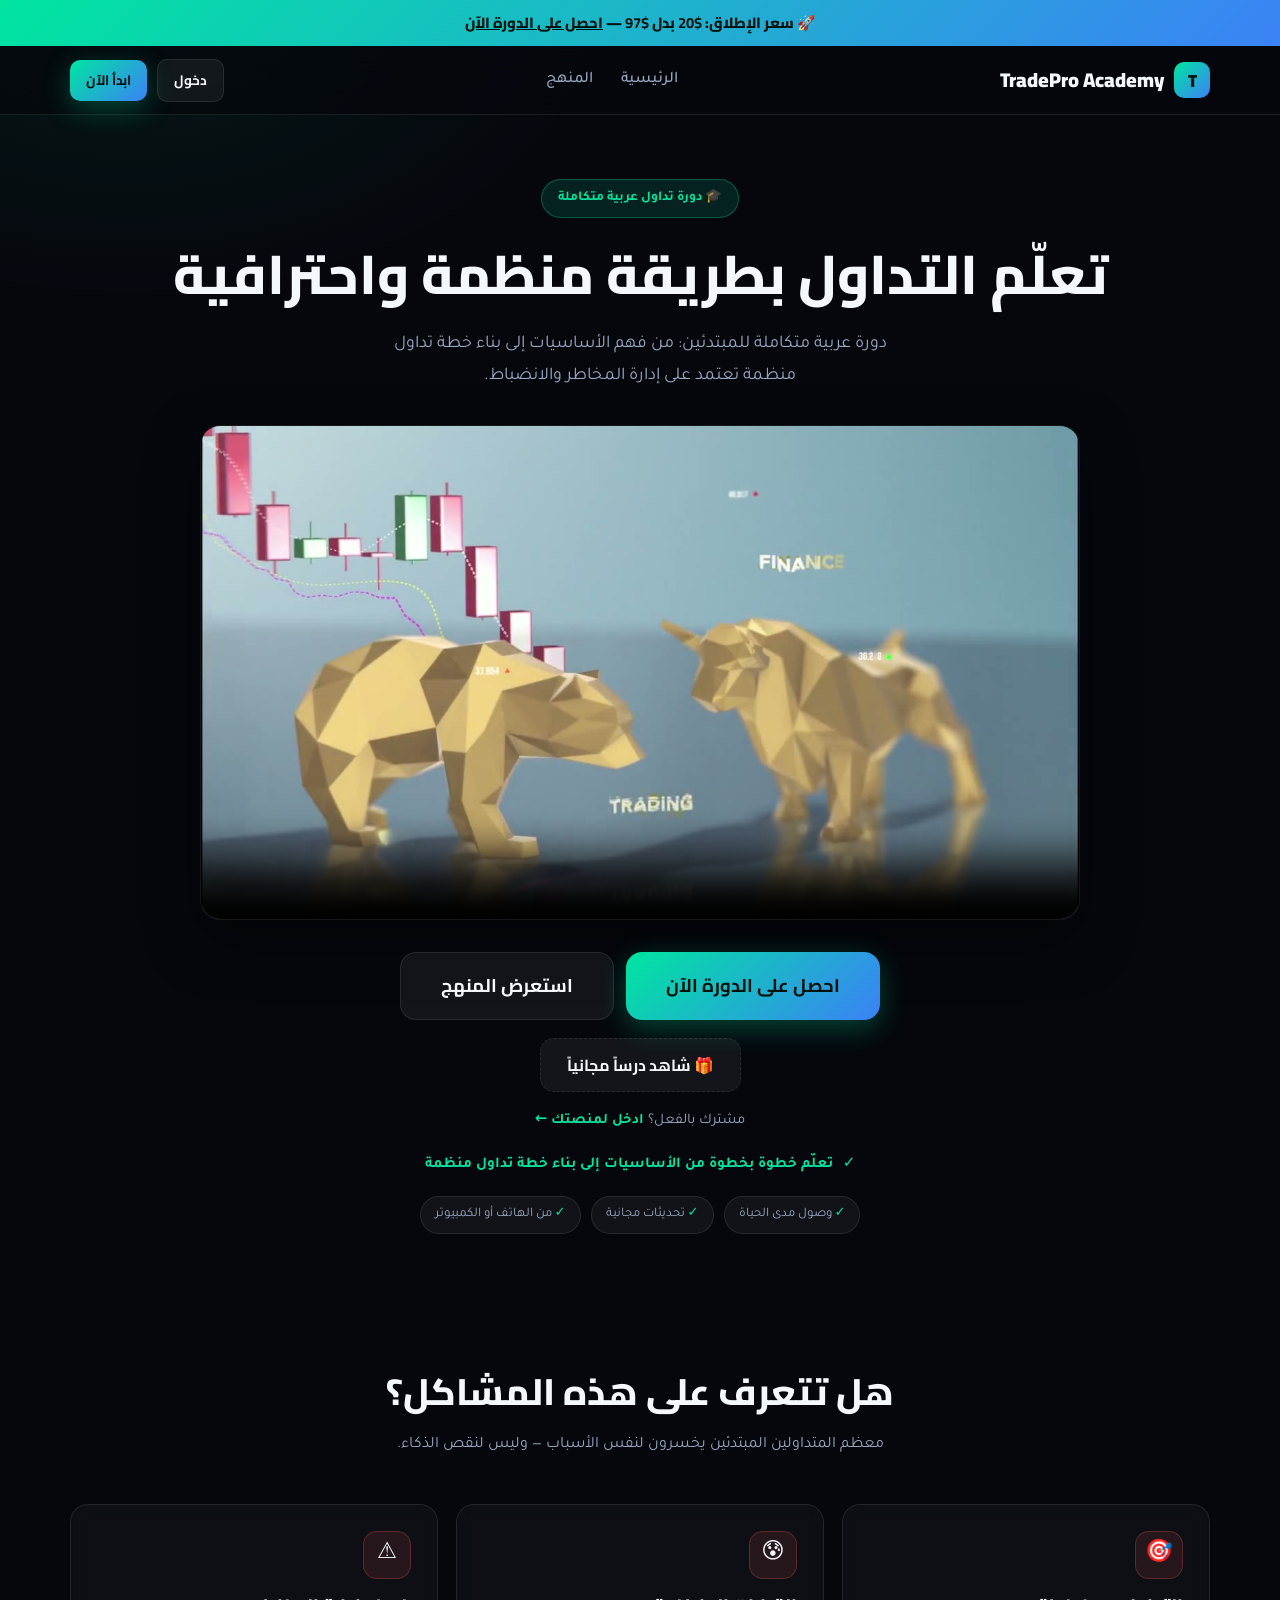
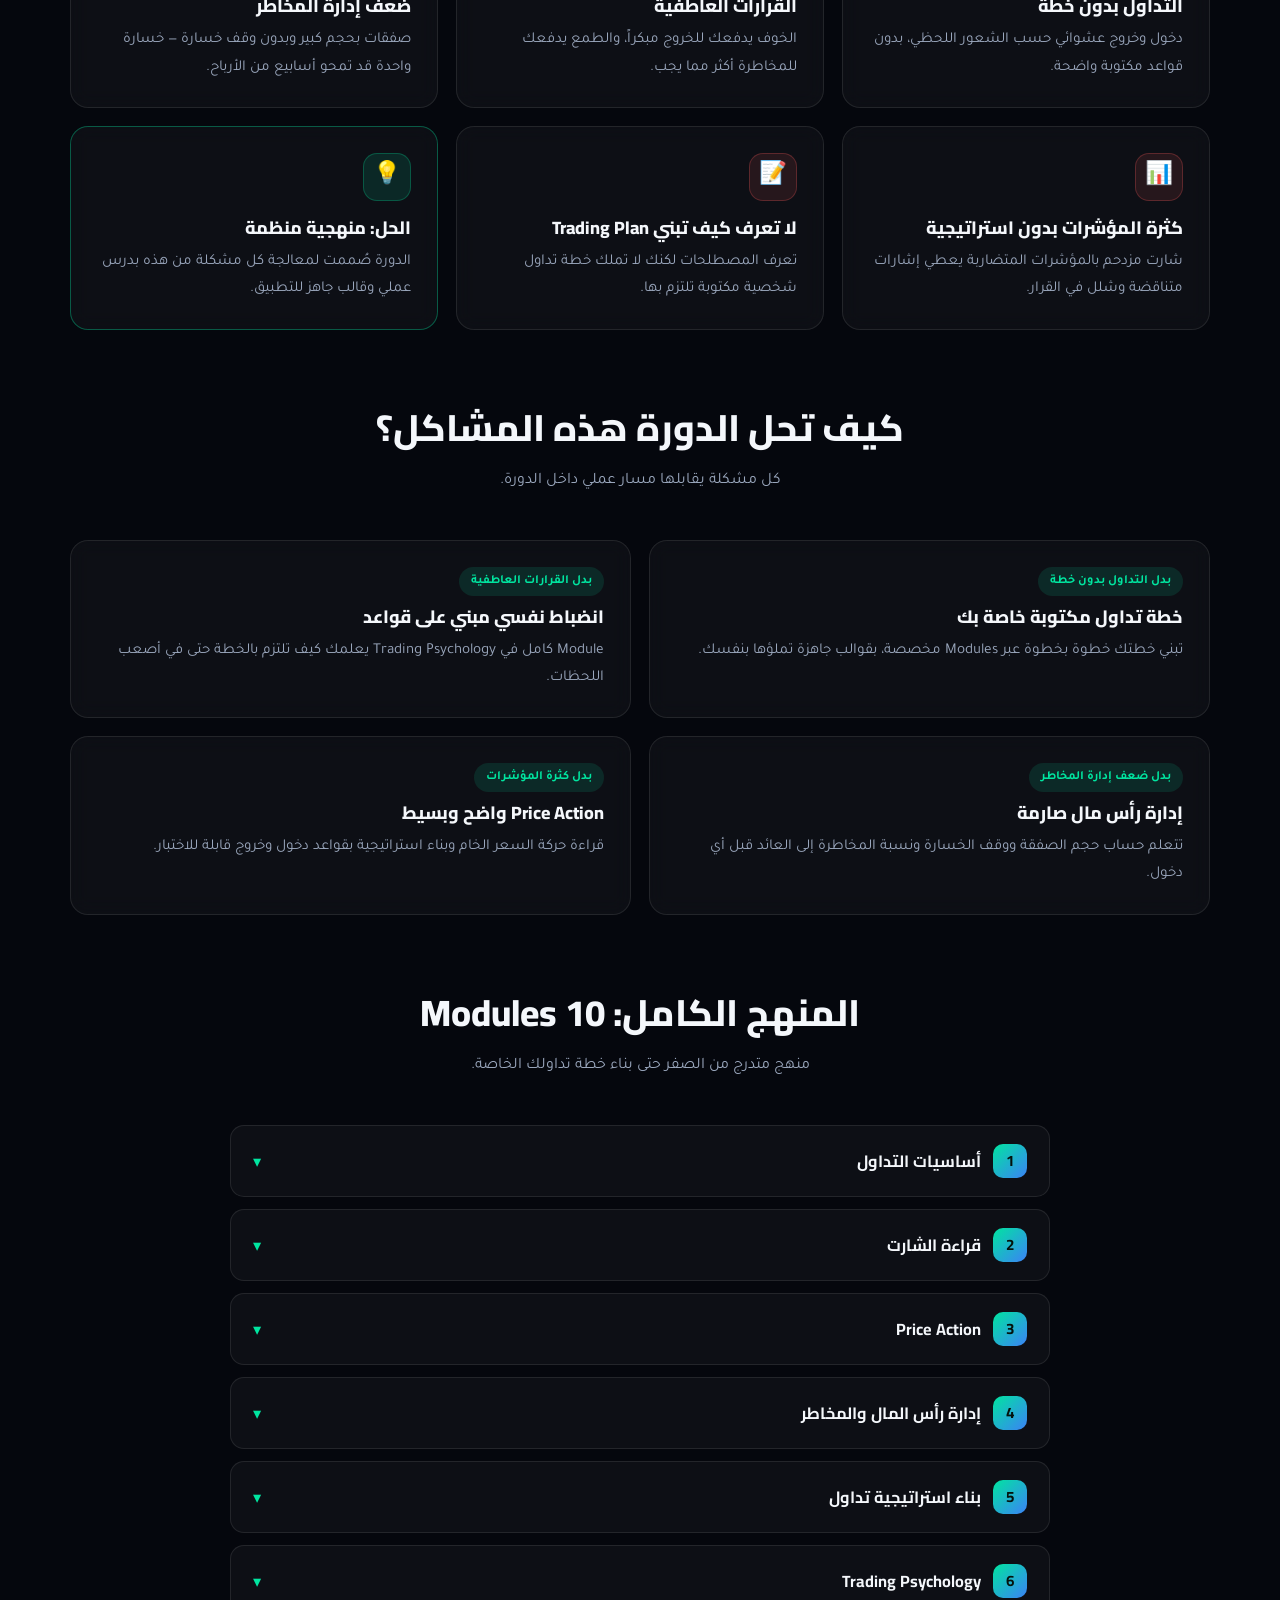
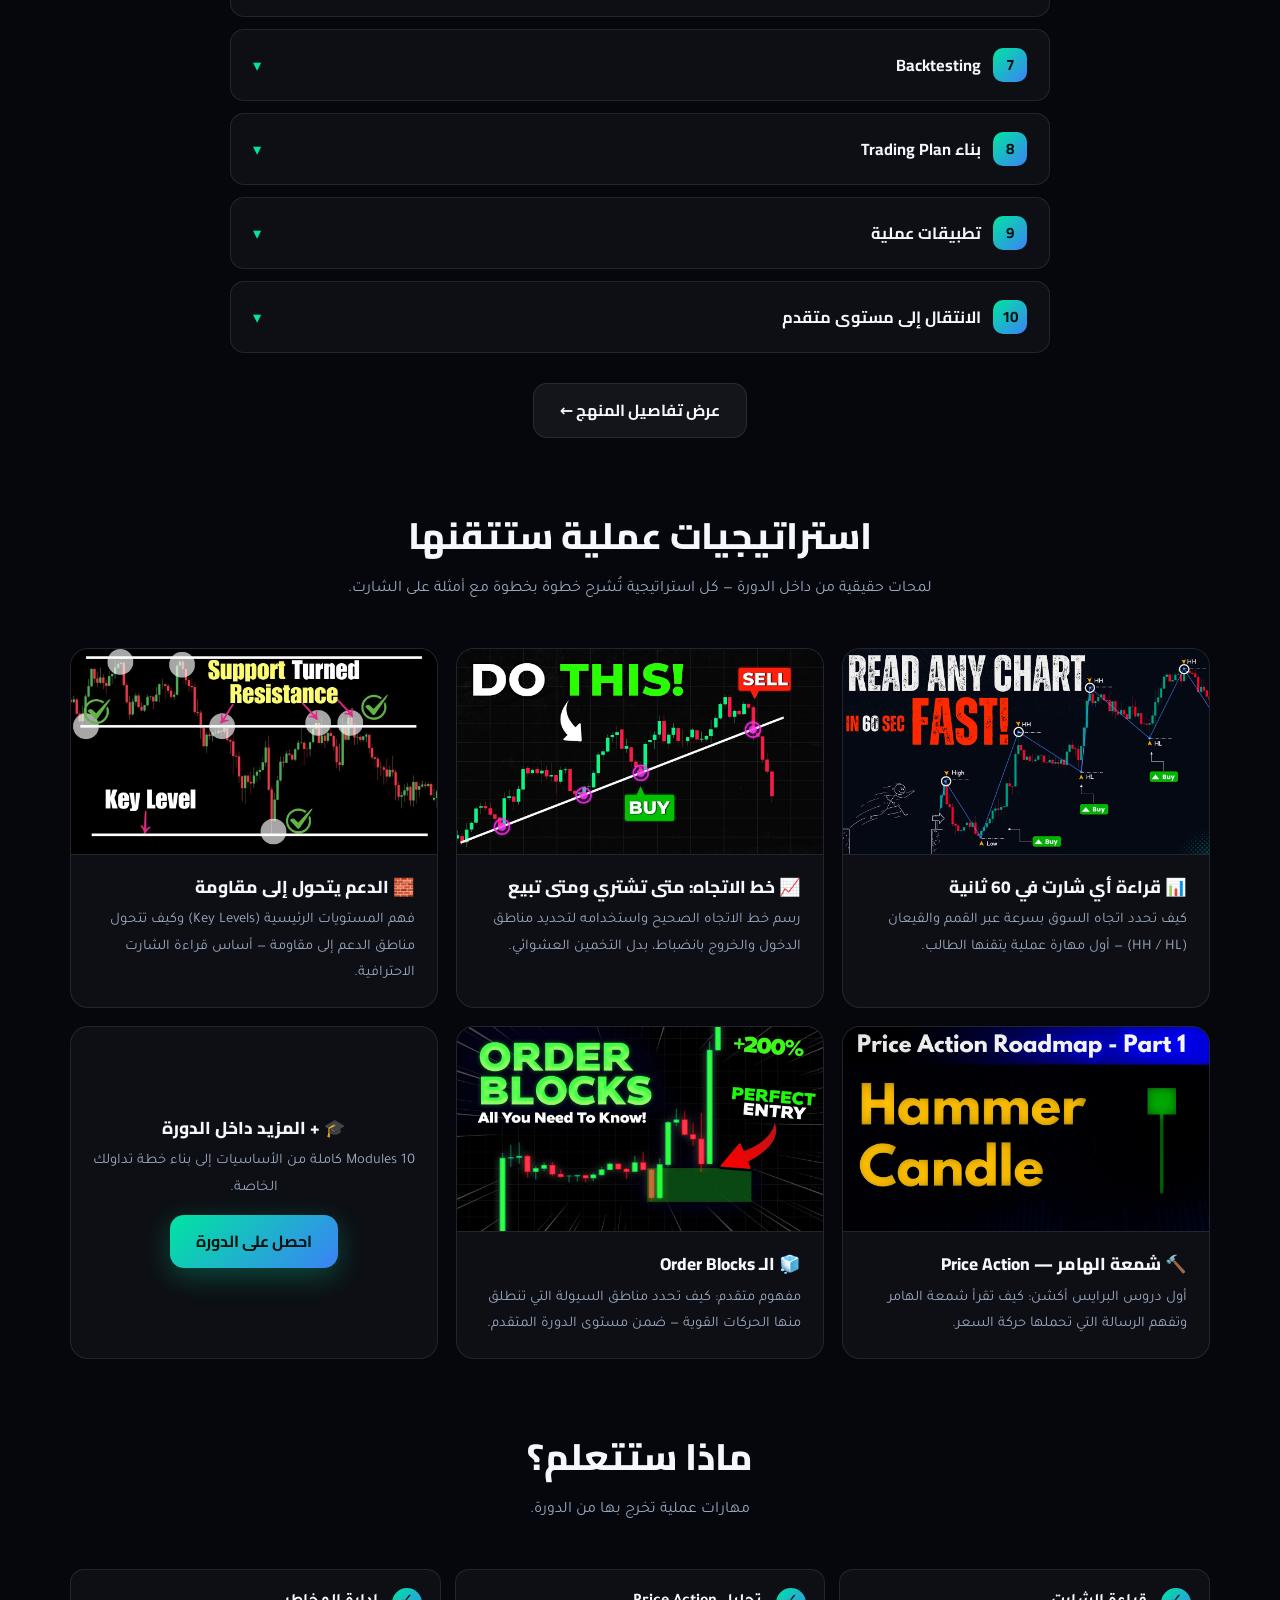
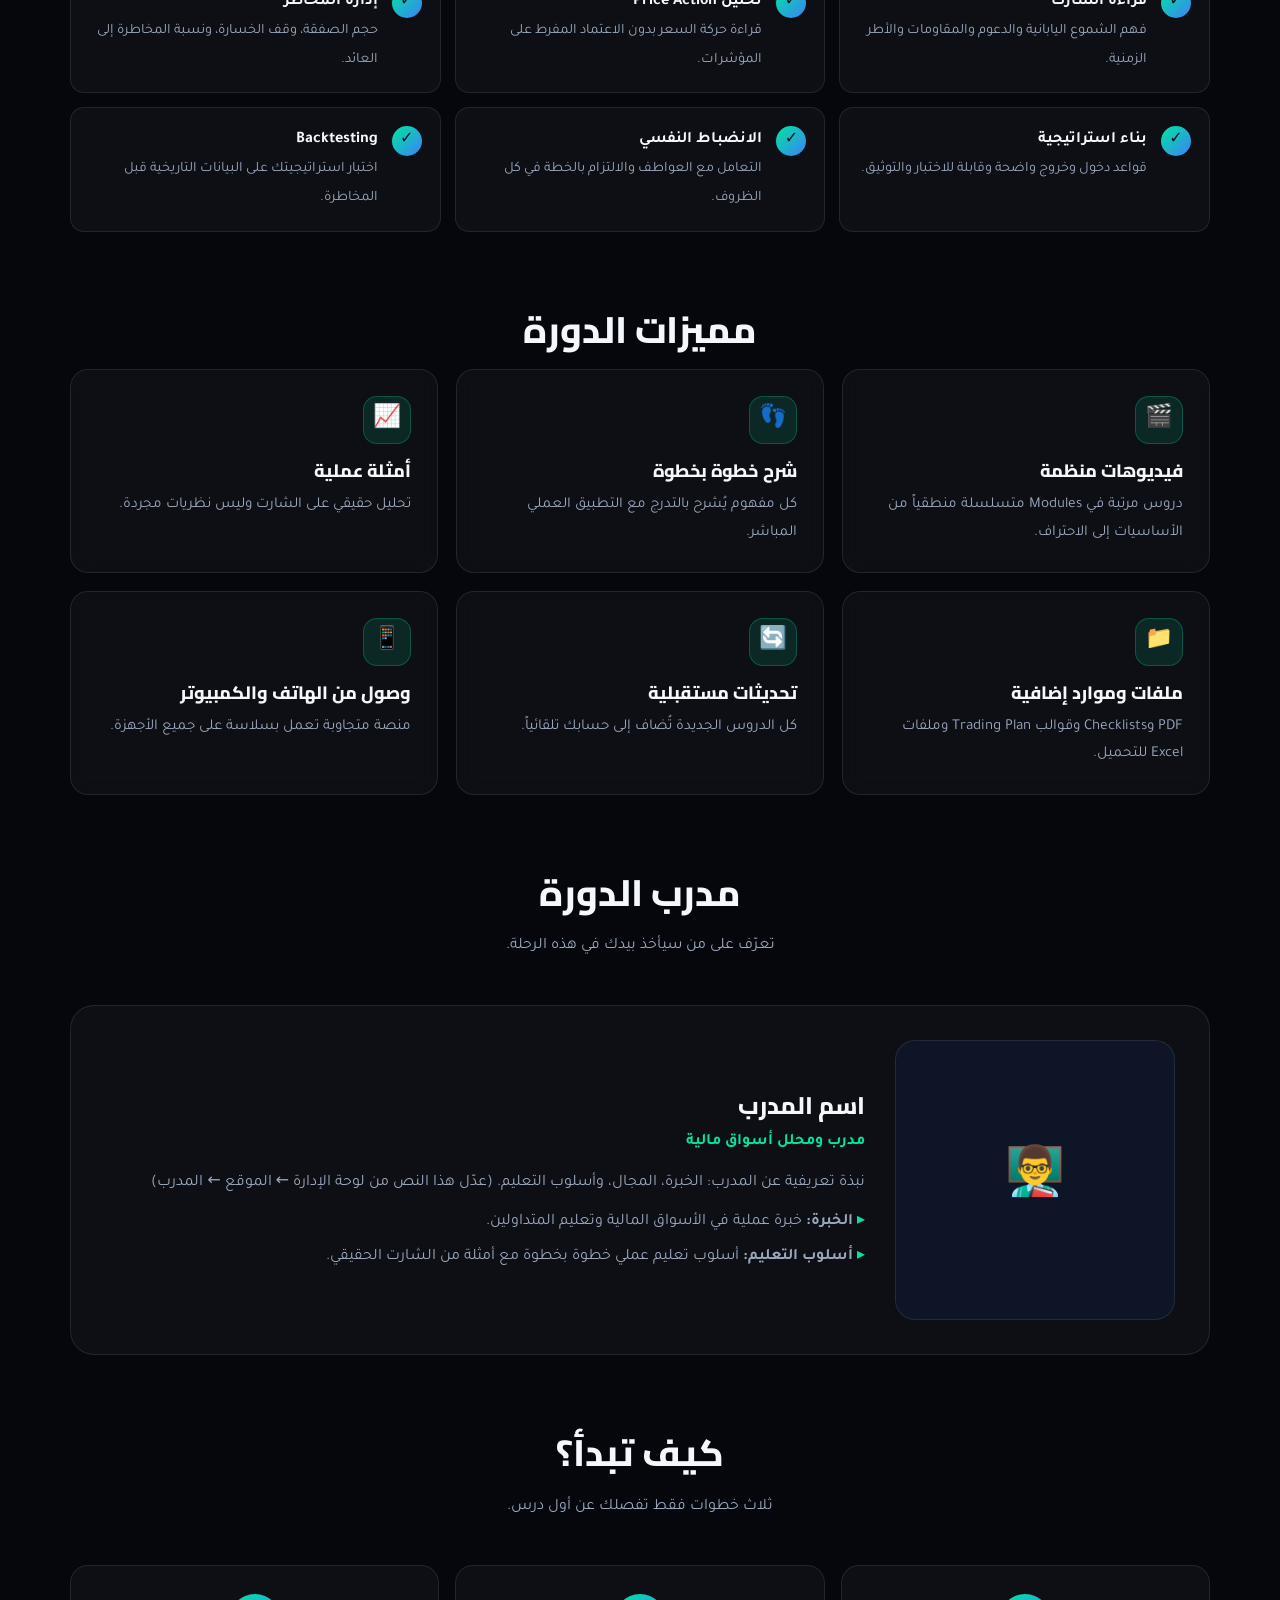
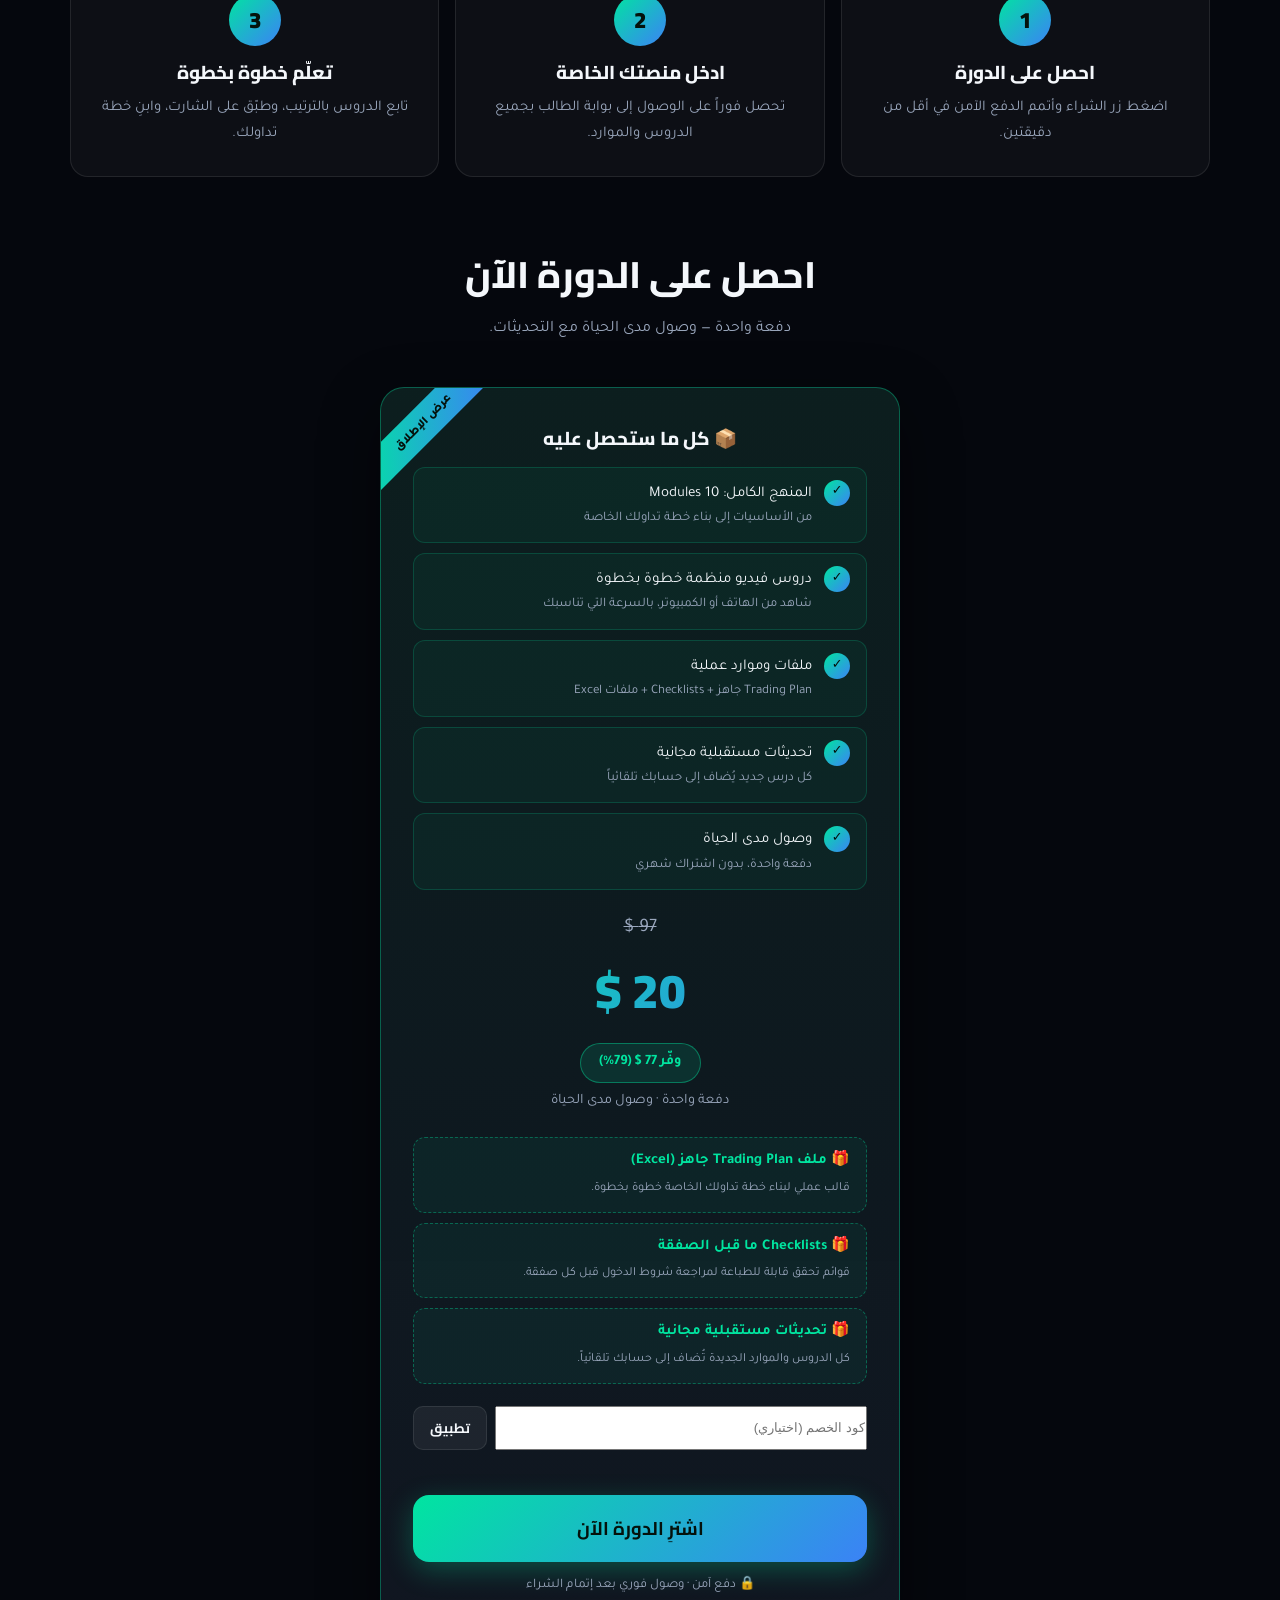
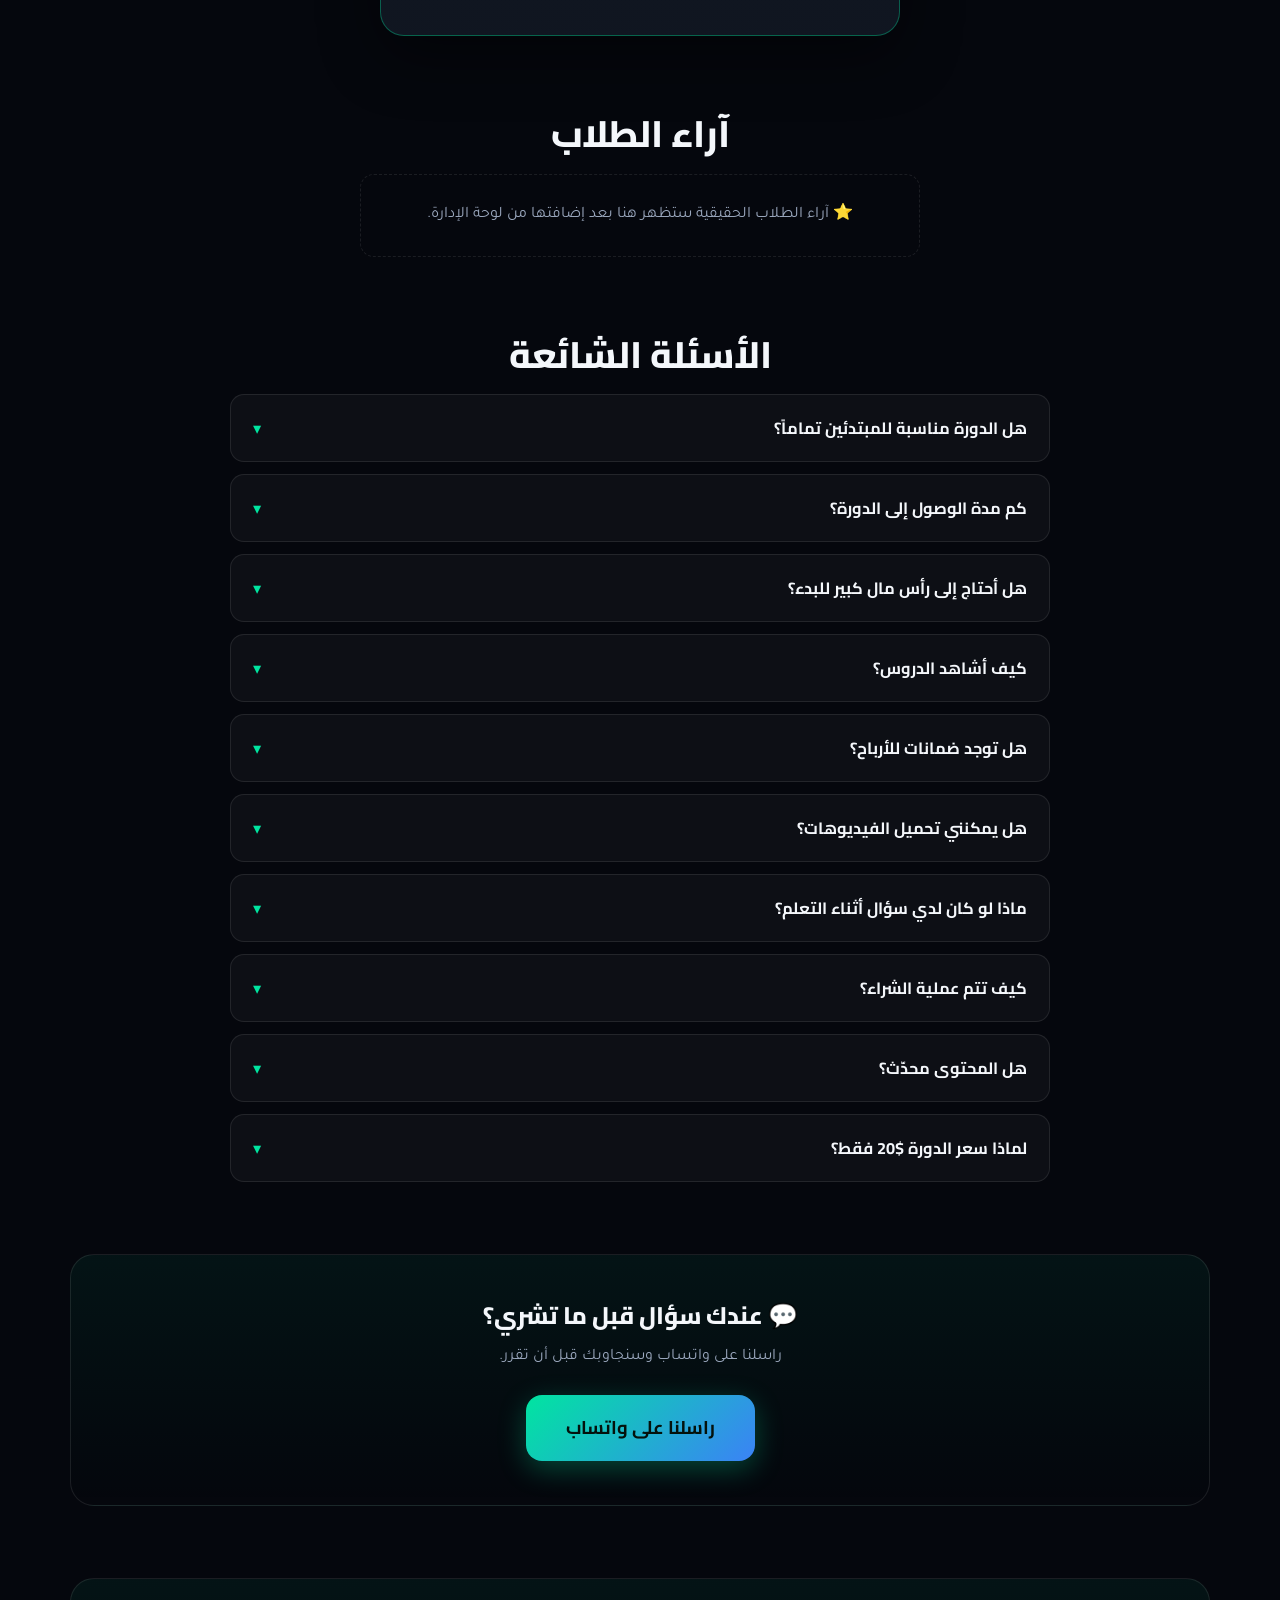
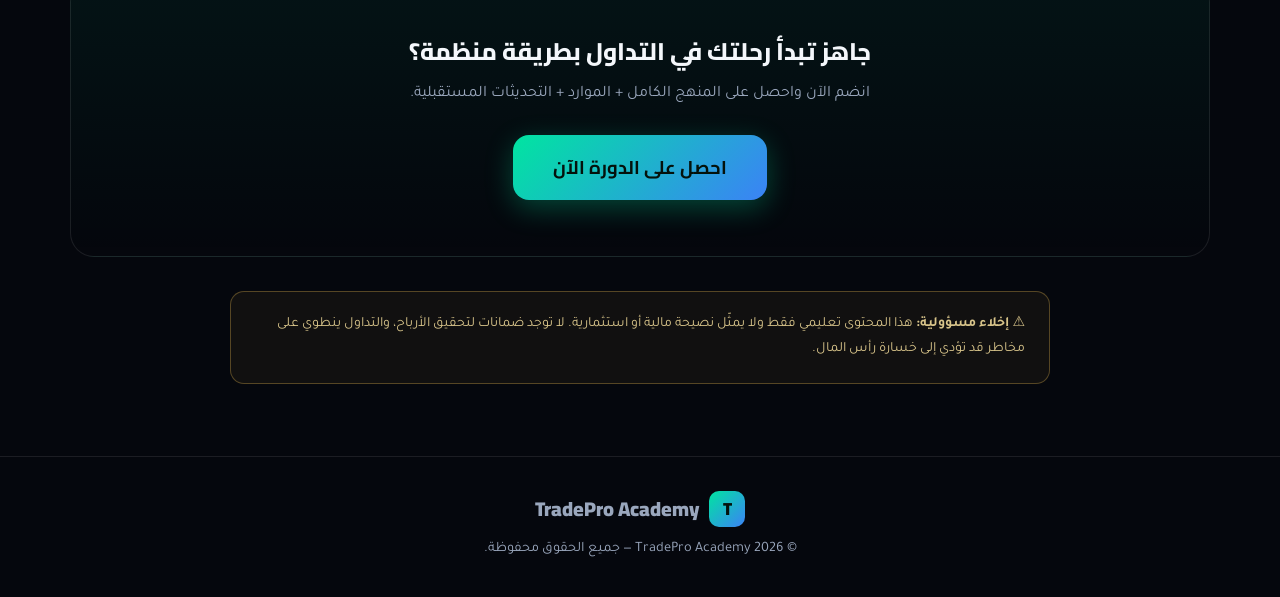
==== index.html @ 9fbacfd9 "Deploy tradepro-academy-demo (GitHub Pages)" ====
<!DOCTYPE html>
<html lang="ar" dir="rtl">
<head>
<meta charset="UTF-8">
<meta name="viewport" content="width=device-width, initial-scale=1.0">
<title>{{SEO_TITLE}}</title>
<meta name="description" content="">
<meta property="og:type" content="website">
<meta property="og:title" content="">
<meta property="og:description" content="">
<meta property="og:image" content="">
<meta name="theme-color" content="#05070d">
<link rel="preconnect" href="https://fonts.googleapis.com">
<link rel="preconnect" href="https://fonts.gstatic.com" crossorigin>
<link href="https://fonts.googleapis.com/css2?family=Cairo:wght@600;700;800;900&family=Tajawal:wght@400;500;700&display=swap" rel="stylesheet">
<link rel="stylesheet" href="css/style.css">
<link rel="icon" href="data:image/svg+xml,<svg xmlns='http://www.w3.org/2000/svg' viewBox='0 0 100 100'><rect width='100' height='100' rx='22' fill='%2300e5a0'/><text x='50' y='68' font-size='52' text-anchor='middle' font-family='sans-serif' font-weight='900' fill='%2304120c'>T</text></svg>">
<script src="js/config.js"></script>
<script src="js/store.js"></script>
<script src="js/app.js"></script>
</head>
<body>

<div class="announce">🚀 سعر الإطلاق: <b>$20</b> بدل <b>$97</b> — <a href="#pricing">احصل على الدورة الآن</a></div>

<header class="site-header" id="site-header"></header>

<!-- ============ HERO (VSL) ============ -->
<section class="hero" style="text-align:center;padding-top:64px">
  <div class="container">
    <span class="eyebrow">🎓 دورة تداول عربية متكاملة</span>
    <h1 data-s="HERO_TITLE" style="max-width:22em;margin-inline:auto">تعلّم التداول بطريقة منظمة واحترافية</h1>
    <p class="sub" data-s="HERO_SUBTITLE" style="margin-inline:auto"></p>
    <div class="hero-video reveal">
      <video controls preload="metadata" poster="videos/intro-poster.jpg" playsinline>
        <source src="videos/intro.mp4" type="video/mp4">
      </video>
    </div>
    <div class="hero-cta" style="justify-content:center">
      <a href="#pricing" class="btn btn-primary btn-lg" data-s="CTA_TEXT">احصل على الدورة الآن</a>
      <a href="course.html" class="btn btn-ghost btn-lg">استعرض المنهج</a>
    </div>
    <div style="margin-bottom:16px"><a href="#" id="free-preview-btn" class="btn btn-ghost" style="display:none;border-style:dashed">🎁 شاهد درساً مجانياً</a></div>
    <div style="margin-bottom:16px;font-size:.92rem;color:var(--muted)">مشترك بالفعل؟ <a href="login.html" style="color:var(--green);font-weight:700">ادخل لمنصتك ←</a></div>
    <div class="trust-line" style="justify-content:center">✓ <span data-s="TRUST_LINE">تعلّم خطوة بخطوة من الأساسيات إلى بناء خطة تداول منظمة</span></div>
    <div class="trust-badges" style="justify-content:center">
      <span><b>✓</b> وصول مدى الحياة</span>
      <span><b>✓</b> تحديثات مجانية</span>
      <span><b>✓</b> من الهاتف أو الكمبيوتر</span>
    </div>
  </div>
</section>

<!-- ============ PROBLEMS ============ -->
<section id="problems">
  <div class="container">
    <h2 class="section-title reveal">هل تتعرف على هذه المشاكل؟</h2>
    <p class="section-sub reveal">معظم المتداولين المبتدئين يخسرون لنفس الأسباب — وليس لنقص الذكاء.</p>
    <div class="grid grid-3">
      <div class="glass problem reveal"><div class="card-icon">🎯</div><h3>التداول بدون خطة</h3><p>دخول وخروج عشوائي حسب الشعور اللحظي، بدون قواعد مكتوبة واضحة.</p></div>
      <div class="glass problem reveal"><div class="card-icon">😰</div><h3>القرارات العاطفية</h3><p>الخوف يدفعك للخروج مبكراً، والطمع يدفعك للمخاطرة أكثر مما يجب.</p></div>
      <div class="glass problem reveal"><div class="card-icon">⚠️</div><h3>ضعف إدارة المخاطر</h3><p>صفقات بحجم كبير وبدون وقف خسارة — خسارة واحدة قد تمحو أسابيع من الأرباح.</p></div>
      <div class="glass problem reveal"><div class="card-icon">📊</div><h3>كثرة المؤشرات بدون استراتيجية</h3><p>شارت مزدحم بالمؤشرات المتضاربة يعطي إشارات متناقضة وشلل في القرار.</p></div>
      <div class="glass problem reveal"><div class="card-icon">📝</div><h3>لا تعرف كيف تبني Trading Plan</h3><p>تعرف المصطلحات لكنك لا تملك خطة تداول شخصية مكتوبة تلتزم بها.</p></div>
      <div class="glass reveal" style="border-color:rgba(0,229,160,.35)"><div class="card-icon">💡</div><h3>الحل: منهجية منظمة</h3><p>الدورة صُممت لمعالجة كل مشكلة من هذه بدرس عملي وقالب جاهز للتطبيق.</p></div>
    </div>
  </div>
</section>

<!-- ============ SOLUTION ============ -->
<section id="solution" style="padding-top:0">
  <div class="container">
    <h2 class="section-title reveal">كيف تحل الدورة هذه المشاكل؟</h2>
    <p class="section-sub reveal">كل مشكلة يقابلها مسار عملي داخل الدورة.</p>
    <div class="grid grid-2">
      <div class="glass reveal"><span class="solution-tag">بدل التداول بدون خطة</span><h3>خطة تداول مكتوبة خاصة بك</h3><p>تبني خطتك خطوة بخطوة عبر Modules مخصصة، بقوالب جاهزة تملؤها بنفسك.</p></div>
      <div class="glass reveal"><span class="solution-tag">بدل القرارات العاطفية</span><h3>انضباط نفسي مبني على قواعد</h3><p>Module كامل في Trading Psychology يعلمك كيف تلتزم بالخطة حتى في أصعب اللحظات.</p></div>
      <div class="glass reveal"><span class="solution-tag">بدل ضعف إدارة المخاطر</span><h3>إدارة رأس مال صارمة</h3><p>تتعلم حساب حجم الصفقة ووقف الخسارة ونسبة المخاطرة إلى العائد قبل أي دخول.</p></div>
      <div class="glass reveal"><span class="solution-tag">بدل كثرة المؤشرات</span><h3>Price Action واضح وبسيط</h3><p>قراءة حركة السعر الخام وبناء استراتيجية بقواعد دخول وخروج قابلة للاختبار.</p></div>
    </div>
  </div>
</section>

<!-- ============ CURRICULUM ============ -->
<section id="curriculum" style="padding-top:0">
  <div class="container">
    <h2 class="section-title reveal">المنهج الكامل: 10 Modules</h2>
    <p class="section-sub reveal">منهج متدرج من الصفر حتى بناء خطة تداولك الخاصة.</p>
    <div class="accordion" id="curriculum-acc"></div>
    <div style="text-align:center;margin-top:30px"><a href="course.html" class="btn btn-ghost">عرض تفاصيل المنهج ←</a></div>
  </div>
</section>

<!-- ============ STRATEGIES ============ -->
<section id="strategies" style="padding-top:0">
  <div class="container">
    <h2 class="section-title reveal">استراتيجيات عملية ستتقنها</h2>
    <p class="section-sub reveal">لمحات حقيقية من داخل الدورة — كل استراتيجية تُشرح خطوة بخطوة مع أمثلة على الشارت.</p>
    <div class="strat-grid">
      <div class="strat-card reveal">
        <img src="images/strategies/chart-60sec.png" alt="قراءة الشارت" loading="lazy">
        <div class="sbody"><h3>📊 قراءة أي شارت في 60 ثانية</h3><p>كيف تحدد اتجاه السوق بسرعة عبر القمم والقيعان (HH / HL) — أول مهارة عملية يتقنها الطالب.</p></div>
      </div>
      <div class="strat-card reveal">
        <img src="images/strategies/trendline.png" alt="خط الاتجاه" loading="lazy">
        <div class="sbody"><h3>📈 خط الاتجاه: متى تشتري ومتى تبيع</h3><p>رسم خط الاتجاه الصحيح واستخدامه لتحديد مناطق الدخول والخروج بانضباط، بدل التخمين العشوائي.</p></div>
      </div>
      <div class="strat-card reveal">
        <img src="images/strategies/support-resistance.jpg" alt="الدعم والمقاومة" loading="lazy">
        <div class="sbody"><h3>🧱 الدعم يتحول إلى مقاومة</h3><p>فهم المستويات الرئيسية (Key Levels) وكيف تتحول مناطق الدعم إلى مقاومة — أساس قراءة الشارت الاحترافية.</p></div>
      </div>
      <div class="strat-card reveal">
        <img src="images/strategies/hammer.png" alt="شمعة الهامر" loading="lazy">
        <div class="sbody"><h3>🔨 شمعة الهامر — Price Action</h3><p>أول دروس البرايس أكشن: كيف تقرأ شمعة الهامر وتفهم الرسالة التي تحملها حركة السعر.</p></div>
      </div>
      <div class="strat-card reveal">
        <img src="images/strategies/order-blocks.png" alt="Order Blocks" loading="lazy">
        <div class="sbody"><h3>🧊 الـ Order Blocks</h3><p>مفهوم متقدم: كيف تحدد مناطق السيولة التي تنطلق منها الحركات القوية — ضمن مستوى الدورة المتقدم.</p></div>
      </div>
      <div class="strat-card reveal" style="display:flex;align-items:center;justify-content:center;text-align:center">
        <div class="sbody"><h3>🎓 + المزيد داخل الدورة</h3><p>10 Modules كاملة من الأساسيات إلى بناء خطة تداولك الخاصة.</p><a href="#pricing" class="btn btn-primary" style="margin-top:14px">احصل على الدورة</a></div>
      </div>
    </div>
  </div>
</section>

<!-- ============ WHAT YOU'LL LEARN ============ --><section id="learn" style="padding-top:0">
  <div class="container">
    <h2 class="section-title reveal">ماذا ستتعلم؟</h2>
    <p class="section-sub reveal">مهارات عملية تخرج بها من الدورة.</p>
    <div class="learn-grid">
      <div class="learn-item reveal"><span class="tick">✓</span><div><b>قراءة الشارت</b><br><span style="color:var(--muted);font-size:.9rem">فهم الشموع اليابانية والدعوم والمقاومات والأطر الزمنية.</span></div></div>
      <div class="learn-item reveal"><span class="tick">✓</span><div><b>تحليل Price Action</b><br><span style="color:var(--muted);font-size:.9rem">قراءة حركة السعر بدون الاعتماد المفرط على المؤشرات.</span></div></div>
      <div class="learn-item reveal"><span class="tick">✓</span><div><b>إدارة المخاطر</b><br><span style="color:var(--muted);font-size:.9rem">حجم الصفقة، وقف الخسارة، ونسبة المخاطرة إلى العائد.</span></div></div>
      <div class="learn-item reveal"><span class="tick">✓</span><div><b>بناء استراتيجية</b><br><span style="color:var(--muted);font-size:.9rem">قواعد دخول وخروج واضحة وقابلة للاختبار والتوثيق.</span></div></div>
      <div class="learn-item reveal"><span class="tick">✓</span><div><b>الانضباط النفسي</b><br><span style="color:var(--muted);font-size:.9rem">التعامل مع العواطف والالتزام بالخطة في كل الظروف.</span></div></div>
      <div class="learn-item reveal"><span class="tick">✓</span><div><b>Backtesting</b><br><span style="color:var(--muted);font-size:.9rem">اختبار استراتيجيتك على البيانات التاريخية قبل المخاطرة.</span></div></div>
    </div>
  </div>
</section>

<!-- ============ FEATURES ============ -->
<section id="features" style="padding-top:0">
  <div class="container">
    <h2 class="section-title reveal">مميزات الدورة</h2>
    <div class="grid grid-3">
      <div class="glass reveal"><div class="card-icon">🎬</div><h3>فيديوهات منظمة</h3><p>دروس مرتبة في Modules متسلسلة منطقياً من الأساسيات إلى الاحتراف.</p></div>
      <div class="glass reveal"><div class="card-icon">👣</div><h3>شرح خطوة بخطوة</h3><p>كل مفهوم يُشرح بالتدرج مع التطبيق العملي المباشر.</p></div>
      <div class="glass reveal"><div class="card-icon">📈</div><h3>أمثلة عملية</h3><p>تحليل حقيقي على الشارت وليس نظريات مجردة.</p></div>
      <div class="glass reveal"><div class="card-icon">📁</div><h3>ملفات وموارد إضافية</h3><p>PDF وChecklists وقوالب Trading Plan وملفات Excel للتحميل.</p></div>
      <div class="glass reveal"><div class="card-icon">🔄</div><h3>تحديثات مستقبلية</h3><p>كل الدروس الجديدة تُضاف إلى حسابك تلقائياً.</p></div>
      <div class="glass reveal"><div class="card-icon">📱</div><h3>وصول من الهاتف والكمبيوتر</h3><p>منصة متجاوبة تعمل بسلاسة على جميع الأجهزة.</p></div>
    </div>
  </div>
</section>

<!-- ============ INSTRUCTOR ============ -->
<section id="instructor" style="padding-top:0">
  <div class="container">
    <h2 class="section-title reveal">مدرب الدورة</h2>
    <p class="section-sub reveal">تعرّف على من سيأخذ بيدك في هذه الرحلة.</p>
    <div class="instructor reveal">
      <div id="instructor-photo-wrap"></div>
      <div>
        <h3 data-s="INSTRUCTOR_NAME">اسم المدرب</h3>
        <div class="role">مدرب ومحلل أسواق مالية</div>
        <p data-s="INSTRUCTOR_BIO"></p>
        <ul>
          <li><b>الخبرة:</b> <span data-s="INSTRUCTOR_EXPERIENCE"></span></li>
          <li><b>أسلوب التعليم:</b> <span data-s="INSTRUCTOR_STYLE"></span></li>
        </ul>
      </div>
    </div>
  </div>
</section>

<!-- ============ HOW IT WORKS ============ -->
<section id="how" style="padding-top:0">
  <div class="container">
    <h2 class="section-title reveal">كيف تبدأ؟</h2>
    <p class="section-sub reveal">ثلاث خطوات فقط تفصلك عن أول درس.</p>
    <div class="steps">
      <div class="step reveal"><div class="n">1</div><h3>احصل على الدورة</h3><p>اضغط زر الشراء وأتمم الدفع الآمن في أقل من دقيقتين.</p></div>
      <div class="step reveal"><div class="n">2</div><h3>ادخل منصتك الخاصة</h3><p>تحصل فوراً على الوصول إلى بوابة الطالب بجميع الدروس والموارد.</p></div>
      <div class="step reveal"><div class="n">3</div><h3>تعلّم خطوة بخطوة</h3><p>تابع الدروس بالترتيب، وطبّق على الشارت، وابنِ خطة تداولك.</p></div>
    </div>
  </div>
</section>

<!-- ============ PRICING ============ -->
<section id="pricing" style="padding-top:0">
  <div class="container">
    <h2 class="section-title reveal">احصل على الدورة الآن</h2>
    <p class="section-sub reveal">دفعة واحدة — وصول مدى الحياة مع التحديثات.</p>
    <div class="pricing-wrap">
      <div class="pricing-card reveal">
        <div class="limited">عرض الإطلاق</div>
        <h3 style="margin-bottom:14px">📦 كل ما ستحصل عليه</h3>
        <ul class="value-stack">
          <li><span class="tick">✓</span><div>المنهج الكامل: 10 Modules<small>من الأساسيات إلى بناء خطة تداولك الخاصة</small></div></li>
          <li><span class="tick">✓</span><div>دروس فيديو منظمة خطوة بخطوة<small>شاهد من الهاتف أو الكمبيوتر، بالسرعة التي تناسبك</small></div></li>
          <li><span class="tick">✓</span><div>ملفات وموارد عملية<small>Trading Plan جاهز + Checklists + ملفات Excel</small></div></li>
          <li><span class="tick">✓</span><div>تحديثات مستقبلية مجانية<small>كل درس جديد يُضاف إلى حسابك تلقائياً</small></div></li>
          <li><span class="tick">✓</span><div>وصول مدى الحياة<small>دفعة واحدة، بدون اشتراك شهري</small></div></li>
        </ul>
        <div class="price-old" id="price-old"></div>
        <div class="price-now" id="price-now"></div>
        <div><span class="save-line" id="save-line" style="display:none"></span></div>
        <p style="color:var(--muted);font-size:.9rem;margin:6px 0 4px">دفعة واحدة · وصول مدى الحياة</p>
        <ul class="bonus-list" id="bonus-list"></ul>
        <div class="coupon-row">
          <input type="text" id="coupon-input" placeholder="كود الخصم (اختياري)">
          <button class="btn btn-ghost btn-sm" id="coupon-btn">تطبيق</button>
        </div>
        <div class="coupon-msg" id="coupon-msg"></div>
        <button class="btn btn-primary btn-lg btn-block" id="buy-btn">اشترِ الدورة الآن</button>
        <p style="color:var(--muted);font-size:.82rem;margin-top:12px">🔒 دفع آمن · وصول فوري بعد إتمام الشراء</p>
      </div>
    </div>
  </div>
</section>

<!-- ============ TESTIMONIALS ============ -->
<section id="testimonials" style="padding-top:0">
  <div class="container">
    <h2 class="section-title reveal">آراء الطلاب</h2>
    <div id="testi-wrap"></div>
  </div>
</section>

<!-- ============ FAQ ============ -->
<section id="faq" style="padding-top:0">
  <div class="container">
    <h2 class="section-title reveal">الأسئلة الشائعة</h2>
    <div class="accordion" id="faq-acc"></div>
  </div>
</section>

<!-- ============ CONTACT ============ -->
<section id="contact" style="padding-top:0">
  <div class="container">
    <div class="final-cta reveal" style="padding:44px 28px">
      <h2 style="margin-bottom:10px">💬 عندك سؤال قبل ما تشري؟</h2>
      <p style="color:var(--muted);margin-bottom:24px">راسلنا على واتساب وسنجاوبك قبل أن تقرر.</p>
      <a href="#" id="wa-btn" target="_blank" rel="noopener" class="btn btn-primary btn-lg">راسلنا على واتساب</a>
    </div>
  </div>
</section>

<!-- ============ FINAL CTA ============ -->
<section style="padding-top:0">
  <div class="container">
    <div class="final-cta reveal">
      <h2 style="margin-bottom:12px">جاهز تبدأ رحلتك في التداول بطريقة منظمة؟</h2>
      <p style="color:var(--muted);margin-bottom:26px">انضم الآن واحصل على المنهج الكامل + الموارد + التحديثات المستقبلية.</p>
      <a href="#pricing" class="btn btn-primary btn-lg" data-s="CTA_TEXT">احصل على الدورة الآن</a>
    </div>
    <div class="disclaimer" style="margin-top:34px">
      ⚠️ <b>إخلاء مسؤولية:</b> <span data-s="DISCLAIMER"></span>
    </div>
  </div>
</section>

<footer class="site-footer">
  <div class="container">
    <div class="logo" style="justify-content:center;margin-bottom:10px"><span class="logo-mark">T</span><span data-s="COURSE_NAME">TradePro Academy</span></div>
    <p>© 2026 <span data-s="COURSE_NAME">TradePro Academy</span> — جميع الحقوق محفوظة.</p>
  </div>
</footer>

<!-- sticky mobile CTA -->
<div class="sticky-cta on" id="sticky-cta">
  <div class="p"><small id="sticky-old"></small><span id="sticky-now"></span></div>
  <a href="#pricing" class="btn btn-primary btn-sm" style="padding:12px 26px">احصل على الدورة</a>
</div>

<script>
(async function () {
  await App.renderHeader();
  const s = await App.applySettings((st) => {
    document.querySelector('meta[property="og:title"]').setAttribute('content', st.SEO_TITLE || '');
    document.querySelector('meta[property="og:description"]').setAttribute('content', st.META_DESCRIPTION || '');
    if (st.LOGO_URL) document.querySelector('meta[property="og:image"]').setAttribute('content', st.LOGO_URL);
    // instructor photo
    const w = document.getElementById('instructor-photo-wrap');
    w.innerHTML = st.INSTRUCTOR_IMAGE
      ? `<img class="instructor-photo" src="${App.esc(st.INSTRUCTOR_IMAGE)}" alt="${App.esc(st.INSTRUCTOR_NAME)}">`
      : `<div class="instructor-photo ph">👨‍🏫</div>`;
    // pricing
    document.getElementById('price-old').textContent = App.fmtPrice(st, 'ORIGINAL_PRICE');
    document.getElementById('price-now').textContent = App.fmtPrice(st, 'COURSE_PRICE');
    document.getElementById('sticky-old').textContent = App.fmtPrice(st, 'ORIGINAL_PRICE');
    document.getElementById('sticky-now').textContent = App.fmtPrice(st, 'COURSE_PRICE');
    const oldP = parseFloat(st.ORIGINAL_PRICE), nowP = parseFloat(st.COURSE_PRICE), cur = st.CURRENCY || '$';
    if (oldP > nowP && nowP > 0) {
      const save = Math.round(oldP - nowP), pct = Math.round((save / oldP) * 100);
      const sl = document.getElementById('save-line');
      sl.textContent = `وفّر ${save} ${cur} (${pct}%)`;
      sl.style.display = 'inline-block';
    }
    // WhatsApp support link
    const waNum = (st.SUPPORT_WHATSAPP || '').replace(/\D/g, '').replace(/^0/, '212');
    if (waNum) document.getElementById('wa-btn').href = 'https://wa.me/' + waNum + '?text=' + encodeURIComponent('مرحباً، عندي سؤال حول دورة ' + (st.COURSE_NAME || ''));
  });

  // sticky mobile CTA: show after hero, hide near pricing
  const sticky = document.getElementById('sticky-cta');
  const pricing = document.getElementById('pricing');
  const onScroll = () => {
    const past = window.scrollY > 500;
    const nearPricing = pricing.getBoundingClientRect().top < window.innerHeight * 0.7 &&
                        pricing.getBoundingClientRect().bottom > 0;
    const show = past && !nearPricing;
    sticky.classList.toggle('show', show);
    document.body.classList.toggle('has-sticky', show);
  };
  window.addEventListener('scroll', onScroll, { passive: true });
  onScroll();

  // curriculum accordion
  try {
    const mods = await Store.curriculum();
    document.getElementById('curriculum-acc').innerHTML = mods.map((m, i) => `
      <div class="acc-item reveal">
        <button class="acc-head"><span style="display:flex;align-items:center;gap:12px"><span class="num">${i + 1}</span>${App.esc(m.title)}</span><span class="chev">▾</span></button>
        <div class="acc-body"><div class="acc-body-inner">
          ${m.description ? `<p>${App.esc(m.description)}</p>` : ''}
          <ul>${m.lessons.map((l) => `<li>${App.esc(l.title)}${l.duration ? ` <small style="color:var(--green)">(${App.esc(l.duration)})</small>` : ''}</li>`).join('')}</ul>
        </div></div>
      </div>`).join('');
    App.courseSchema(s, mods);
    // free preview button -> first free-preview lesson
    const fp = mods.flatMap((m) => m.lessons).find((l) => l.is_free_preview);
    if (fp) {
      const b = document.getElementById('free-preview-btn');
      b.style.display = '';
      b.href = 'lesson.html?id=' + fp.id;
    }
  } catch (e) { /* ignore */ }

  // bonuses + FAQ (public content)
  try {
    const pc = await Store.publicContent();
    if (pc.bonuses.length) {
      document.getElementById('bonus-list').innerHTML = pc.bonuses.map((b) => `
        <li>🎁 <b>${App.esc(b.title)}</b>${b.description ? `<br><small style="color:var(--muted)">${App.esc(b.description)}</small>` : ''}</li>`).join('');
    }
    if (pc.faqs.length) {
      document.getElementById('faq-acc').innerHTML = pc.faqs.map((f) => `
        <div class="acc-item reveal">
          <button class="acc-head"><span>${App.esc(f.question)}</span><span class="chev">▾</span></button>
          <div class="acc-body"><div class="acc-body-inner"><p>${App.esc(f.answer)}</p></div></div>
        </div>`).join('');
    }
  } catch (e) {}

  // testimonials (only real ones added from admin — never fabricated)
  try {
    const list = (await Store.publicContent()).testimonials || [];
    const w = document.getElementById('testi-wrap');
    if (list && list.length) {
      w.innerHTML = `<div class="testi-grid">` + list.map((t) => `
        <div class="glass testi reveal"><div class="stars">★★★★★</div>
        <p>"${App.esc(t.text)}"</p><footer><b>${App.esc(t.name)}</b>${t.role ? ` · ${App.esc(t.role)}` : ''}</footer></div>`).join('') + `</div>`;
    } else {
      w.innerHTML = `<div class="empty-note">⭐ آراء الطلاب الحقيقية ستظهر هنا بعد إضافتها من لوحة الإدارة.</div>`;
    }
  } catch (e) {}

  // coupon + buy
  let discount = 0;
  document.getElementById('coupon-btn').onclick = async () => {
    const code = document.getElementById('coupon-input').value.trim();
    const msg = document.getElementById('coupon-msg');
    if (!code) return;
    try {
      const c = await Store.coupon(code);
      discount = c.percent_off;
      const st = await Store.settings();
      const now = Math.round(parseFloat(st.COURSE_PRICE) * (1 - discount / 100));
      document.getElementById('price-now').textContent = `${now} ${st.CURRENCY || '$'}`;
      msg.className = 'coupon-msg ok';
      msg.textContent = `تم تطبيق خصم ${discount}% ✓`;
    } catch {
      msg.className = 'coupon-msg err';
      msg.textContent = 'كود الخصم غير صالح';
    }
  };
  document.getElementById('buy-btn').onclick = async () => {
    const st = await Store.settings();
    if (st.PAYMENT_URL && !Store.demo) {
      const sep = st.PAYMENT_URL.includes('?') ? '&' : '?';
      location.href = discount ? st.PAYMENT_URL + sep + 'coupon_applied=' + discount : st.PAYMENT_URL;
      return;
    }
    // demo / no payment URL yet: simulate enrollment
    try {
      const u = await Store.me();
      if (!u) { location.href = 'register.html?enroll=1'; return; }
      await Store.enrollSelf();
      App.toast('تم تفعيل اشتراكك التجريبي ✓');
      setTimeout(() => location.href = '/student', 900);
    } catch (e) { App.toast('حدث خطأ، حاول مجدداً'); }
  };

  App.initReveal(); App.initAccordion();
})();
</script>
</body>
</html>
---- css/style.css ----
/* TradePro Academy — Dark Premium Trading Academy (RTL, mobile-first) */
:root{
  --bg:#05070d; --bg2:#0a1128; --navy:#0d1526; --card:rgba(255,255,255,.035);
  --card-border:rgba(255,255,255,.09); --text:#f4f7fb; --muted:#9aa7bd;
  --green:#00e5a0; --green-dim:rgba(0,229,160,.12); --blue:#3b82f6;
  --gold:#f5c453; --red:#ff5d5d;
  --grad:linear-gradient(135deg,#00e5a0,#3b82f6);
  --radius:18px; --shadow:0 20px 60px rgba(0,0,0,.45);
  --font-h:'Cairo',system-ui,sans-serif; --font-b:'Tajawal',system-ui,sans-serif;
}
*{margin:0;padding:0;box-sizing:border-box}
html{scroll-behavior:smooth}
body{background:var(--bg);color:var(--text);font-family:var(--font-b);line-height:1.8;overflow-x:hidden;
  background-image:radial-gradient(900px 500px at 85% -5%,rgba(59,130,246,.14),transparent 60%),
                   radial-gradient(800px 500px at 10% 0%,rgba(0,229,160,.08),transparent 60%)}
h1,h2,h3,h4{font-family:var(--font-h);line-height:1.4;font-weight:800}
a{color:inherit;text-decoration:none}
img{max-width:100%;display:block}
.container{width:min(1140px,92%);margin-inline:auto}
section{padding:72px 0}
::selection{background:rgba(0,229,160,.3)}

/* ---------- header ---------- */
.site-header{position:sticky;top:0;z-index:50;backdrop-filter:blur(14px);
  background:rgba(5,7,13,.72);border-bottom:1px solid var(--card-border)}
.site-header .container{display:flex;align-items:center;justify-content:space-between;height:68px}
.logo{display:flex;align-items:center;gap:10px;font-family:var(--font-h);font-weight:900;font-size:1.25rem}
.logo-mark{width:36px;height:36px;border-radius:10px;background:var(--grad);display:grid;place-items:center;
  font-weight:900;color:#04120c;font-size:1.1rem}
.nav-links{display:none;gap:28px;color:var(--muted);font-weight:500}
.menu-toggle{display:inline-grid;place-items:center;width:40px;height:40px;border-radius:10px;border:1px solid var(--card-border);background:rgba(255,255,255,.05);color:var(--text);font-size:1.2rem;cursor:pointer}
.nav-links.open{display:flex;position:absolute;top:68px;right:4%;left:4%;padding:14px;flex-direction:column;gap:4px;background:rgba(5,7,13,.97);border:1px solid var(--card-border);border-radius:14px;box-shadow:var(--shadow)}
.nav-links.open a{padding:10px 12px;border-radius:9px}.nav-links.open a:hover{background:rgba(255,255,255,.06)}
.nav-links a:hover{color:var(--text)}
.header-actions{display:flex;gap:10px;align-items:center}
@media(min-width:900px){.nav-links{display:flex}.menu-toggle{display:none}.nav-links.open{position:static;padding:0;flex-direction:row;background:none;border:0;box-shadow:none}}

/* ---------- buttons ---------- */
.btn{display:inline-flex;align-items:center;justify-content:center;gap:8px;border:0;cursor:pointer;
  font-family:var(--font-h);font-weight:700;padding:12px 26px;border-radius:14px;font-size:1rem;
  transition:transform .18s ease,box-shadow .18s ease,opacity .18s}
.btn:active{transform:scale(.97)}
.btn-primary{background:var(--grad);color:#04120c;box-shadow:0 8px 28px rgba(0,229,160,.28)}
.btn-primary:hover{transform:translateY(-2px);box-shadow:0 12px 34px rgba(0,229,160,.38)}
.btn-ghost{background:rgba(255,255,255,.06);color:var(--text);border:1px solid var(--card-border)}
.btn-ghost:hover{background:rgba(255,255,255,.1)}
.btn-lg{padding:16px 40px;font-size:1.15rem;border-radius:16px}
.btn-sm{padding:8px 16px;font-size:.85rem;border-radius:10px}
.btn-block{width:100%}
.btn-danger{background:rgba(255,93,93,.12);color:#ff8a8a;border:1px solid rgba(255,93,93,.3)}

/* ---------- hero ---------- */
.hero{padding:84px 0 60px;position:relative}
.hero-grid{display:grid;gap:44px;align-items:center}
@media(min-width:960px){.hero-grid{grid-template-columns:1.05fr .95fr}}
.eyebrow{display:inline-flex;align-items:center;gap:8px;background:var(--green-dim);
  border:1px solid rgba(0,229,160,.3);color:var(--green);font-weight:700;font-size:.85rem;
  padding:6px 16px;border-radius:999px;margin-bottom:18px}
.hero h1{font-size:clamp(1.9rem,5.4vw,3.4rem);margin-bottom:16px}
.hero h1 .grad{background:var(--grad);-webkit-background-clip:text;background-clip:text;color:transparent}
.hero p.sub{color:var(--muted);font-size:1.12rem;margin-bottom:26px;max-width:34rem}
.hero-cta{display:flex;gap:12px;flex-wrap:wrap;margin-bottom:18px}
.trust-line{display:flex;align-items:center;gap:10px;color:var(--green);font-weight:600;font-size:.95rem}
.hero-visual{position:relative}
.hero-card{background:var(--card);border:1px solid var(--card-border);border-radius:var(--radius);
  padding:26px;backdrop-filter:blur(10px);box-shadow:var(--shadow)}
.chart-mock{height:220px;border-radius:12px;background:
  linear-gradient(180deg,rgba(0,229,160,.12),transparent 70%),var(--navy);
  border:1px solid var(--card-border);position:relative;overflow:hidden;margin-bottom:16px}
.chart-mock svg{position:absolute;inset:0;width:100%;height:100%}
.stat-row{display:grid;grid-template-columns:repeat(3,1fr);gap:12px;text-align:center}
.stat-row b{display:block;font-family:var(--font-h);font-size:1.3rem;color:var(--green)}
.stat-row span{color:var(--muted);font-size:.82rem}

/* ---------- sections ---------- */
.section-title{text-align:center;max-width:40rem;margin:0 auto 14px;font-size:clamp(1.5rem,3.6vw,2.3rem)}
.section-sub{text-align:center;color:var(--muted);max-width:38rem;margin:0 auto 44px}
.grid{display:grid;gap:18px}
@media(min-width:720px){.grid-2{grid-template-columns:repeat(2,1fr)}.grid-3{grid-template-columns:repeat(3,1fr)}}
.glass{background:var(--card);border:1px solid var(--card-border);border-radius:var(--radius);
  padding:26px;backdrop-filter:blur(10px);transition:transform .2s ease,border-color .2s}
.glass:hover{transform:translateY(-4px);border-color:rgba(0,229,160,.3)}
.card-icon{width:48px;height:48px;border-radius:14px;display:grid;place-items:center;font-size:1.4rem;
  background:var(--green-dim);border:1px solid rgba(0,229,160,.25);margin-bottom:14px}
.glass h3{margin-bottom:8px;font-size:1.12rem}
.glass p{color:var(--muted);font-size:.95rem}
.problem .card-icon{background:rgba(255,93,93,.1);border-color:rgba(255,93,93,.25)}
.solution-tag{display:inline-block;font-size:.78rem;font-weight:700;color:var(--green);
  background:var(--green-dim);padding:3px 12px;border-radius:999px;margin-bottom:8px}

/* ---------- accordion ---------- */
.accordion{max-width:820px;margin:0 auto;display:grid;gap:12px}
.acc-item{background:var(--card);border:1px solid var(--card-border);border-radius:14px;overflow:hidden}
.acc-head{width:100%;background:none;border:0;color:var(--text);cursor:pointer;display:flex;
  align-items:center;justify-content:space-between;gap:12px;padding:18px 22px;
  font-family:var(--font-h);font-weight:700;font-size:1.02rem;text-align:right}
.acc-head .num{flex:none;width:34px;height:34px;border-radius:10px;background:var(--grad);color:#04120c;
  display:grid;place-items:center;font-size:.95rem}
.acc-head .chev{transition:transform .25s;color:var(--green);flex:none}
.acc-item.open .chev{transform:rotate(180deg)}
.acc-body{max-height:0;overflow:hidden;transition:max-height .3s ease}
.acc-body-inner{padding:0 22px 20px;color:var(--muted)}
.acc-body-inner ul{list-style:none;display:grid;gap:8px;margin-top:6px}
.acc-body-inner li{padding-right:22px;position:relative}
.acc-body-inner li::before{content:"✓";position:absolute;right:0;color:var(--green);font-weight:700}

/* ---------- learn grid / features ---------- */
.learn-grid{display:grid;gap:14px}
@media(min-width:720px){.learn-grid{grid-template-columns:repeat(2,1fr)}}
@media(min-width:1024px){.learn-grid{grid-template-columns:repeat(3,1fr)}}
.learn-item{display:flex;gap:14px;align-items:flex-start;background:var(--card);
  border:1px solid var(--card-border);border-radius:14px;padding:18px}
.learn-item .tick{flex:none;width:30px;height:30px;border-radius:50%;background:var(--grad);color:#04120c;
  display:grid;place-items:center;font-weight:900}

/* ---------- instructor ---------- */
.instructor{display:grid;gap:30px;align-items:center;background:var(--card);
  border:1px solid var(--card-border);border-radius:24px;padding:34px}
@media(min-width:860px){.instructor{grid-template-columns:280px 1fr}}
.instructor-photo{width:100%;aspect-ratio:1;border-radius:20px;object-fit:cover;
  background:var(--navy);border:1px solid var(--card-border)}
.instructor-photo.ph{display:grid;place-items:center;color:var(--muted);font-size:3rem}
.instructor h3{font-size:1.5rem;margin-bottom:6px}
.instructor .role{color:var(--green);font-weight:600;margin-bottom:12px}
.instructor p{color:var(--muted);margin-bottom:10px}
.instructor ul{list-style:none;display:grid;gap:6px;color:var(--muted)}
.instructor ul li::before{content:"▸ ";color:var(--green)}

/* ---------- pricing ---------- */
.pricing-wrap{max-width:520px;margin:0 auto}
.pricing-card{background:linear-gradient(180deg,rgba(0,229,160,.07),rgba(59,130,246,.05)),
  var(--card);border:1px solid rgba(0,229,160,.35);border-radius:24px;padding:38px 32px;
  text-align:center;box-shadow:var(--shadow);position:relative;overflow:hidden}
.pricing-card .limited{position:absolute;top:18px;left:-38px;transform:rotate(-45deg);
  background:var(--grad);color:#04120c;font-weight:800;font-size:.78rem;padding:6px 44px}
.price-old{color:var(--muted);text-decoration:line-through;font-size:1.2rem}
.price-now{font-family:var(--font-h);font-weight:900;font-size:3rem;
  background:var(--grad);-webkit-background-clip:text;background-clip:text;color:transparent}
.bonus-list{list-style:none;text-align:right;margin:22px 0;display:grid;gap:10px}
.bonus-list li{background:rgba(0,229,160,.06);border:1px dashed rgba(0,229,160,.35);
  border-radius:12px;padding:10px 16px;font-size:.93rem}
.bonus-list li b{color:var(--green)}
.coupon-row{display:flex;gap:8px;margin:18px 0}
.coupon-row input{flex:1}
.coupon-msg{font-size:.85rem;min-height:1.4em;margin-bottom:8px}
.coupon-msg.ok{color:var(--green)} .coupon-msg.err{color:var(--red)}

/* ---------- testimonials ---------- */
.testi-grid{display:grid;gap:18px}
@media(min-width:720px){.testi-grid{grid-template-columns:repeat(2,1fr)}}
@media(min-width:1024px){.testi-grid{grid-template-columns:repeat(3,1fr)}}
.testi{font-size:.95rem}
.testi .stars{color:var(--gold);letter-spacing:2px;margin-bottom:8px}
.testi footer{margin-top:12px;color:var(--muted);font-size:.85rem}
.empty-note{text-align:center;color:var(--muted);border:1px dashed var(--card-border);
  border-radius:14px;padding:26px;max-width:560px;margin:0 auto}

/* ---------- faq / final cta / disclaimer ---------- */
.final-cta{text-align:center;background:linear-gradient(180deg,rgba(0,229,160,.06),transparent);
  border:1px solid var(--card-border);border-radius:24px;padding:56px 28px}
.disclaimer{border:1px solid rgba(245,196,83,.3);background:rgba(245,196,83,.05);
  border-radius:14px;padding:20px 24px;color:#d8c48a;font-size:.88rem;max-width:820px;margin:0 auto}
footer.site-footer{border-top:1px solid var(--card-border);padding:34px 0;color:var(--muted);
  font-size:.9rem;text-align:center}

/* ---------- forms ---------- */
.auth-wrap{max-width:440px;margin:60px auto}
.form-card{background:var(--card);border:1px solid var(--card-border);border-radius:20px;
  padding:34px 30px;backdrop-filter:blur(10px)}
.form-card h2{margin-bottom:6px}
.form-card .sub{color:var(--muted);font-size:.92rem;margin-bottom:22px}
.field{margin-bottom:16px}
.field label{display:block;font-weight:600;margin-bottom:6px;font-size:.92rem}
.field input,.field textarea,.field select{width:100%;background:rgba(255,255,255,.05);
  border:1px solid var(--card-border);border-radius:12px;color:var(--text);
  padding:12px 16px;font-family:var(--font-b);font-size:1rem;transition:border-color .2s}
.field input:focus,.field textarea:focus,.field select:focus{outline:none;border-color:var(--green)}
.field textarea{min-height:110px;resize:vertical}
.field select option{background:var(--navy)}
.form-err{background:rgba(255,93,93,.1);border:1px solid rgba(255,93,93,.35);color:#ff9a9a;
  border-radius:12px;padding:10px 16px;margin-bottom:16px;font-size:.9rem;display:none}
.form-ok{background:rgba(0,229,160,.1);border:1px solid rgba(0,229,160,.35);color:var(--green);
  border-radius:12px;padding:10px 16px;margin-bottom:16px;font-size:.9rem;display:none}
.form-link{text-align:center;margin-top:18px;color:var(--muted);font-size:.92rem}
.form-link a{color:var(--green);font-weight:600}

/* ---------- student / lesson layout ---------- */
.app-layout{display:grid;gap:22px;padding:30px 0 70px}
@media(min-width:960px){.app-layout{grid-template-columns:320px 1fr}}
.sidebar{background:var(--card);border:1px solid var(--card-border);border-radius:var(--radius);
  padding:20px;align-self:start;position:sticky;top:88px;max-height:calc(100vh - 110px);overflow:auto}
.sidebar h4{font-size:.95rem;color:var(--muted);margin:14px 0 8px;font-weight:700}
.sidebar h4:first-child{margin-top:0}
.lesson-link{display:flex;align-items:center;gap:10px;padding:10px 12px;border-radius:10px;
  font-size:.9rem;color:var(--muted);transition:background .15s}
.lesson-link:hover{background:rgba(255,255,255,.05);color:var(--text)}
.lesson-link.current{background:var(--green-dim);color:var(--text);border:1px solid rgba(0,229,160,.3)}
.lesson-link .st{flex:none;width:22px;height:22px;border-radius:50%;display:grid;place-items:center;
  font-size:.72rem;font-weight:800;border:1px solid var(--card-border)}
.lesson-link.done .st{background:var(--green);color:#04120c;border-color:var(--green)}
.lesson-link.current .st{background:var(--grad);color:#04120c;border:0}
.progress-card{background:var(--card);border:1px solid var(--card-border);border-radius:var(--radius);
  padding:28px;margin-bottom:22px}
.progress-top{display:flex;justify-content:space-between;align-items:center;flex-wrap:wrap;gap:14px;margin-bottom:16px}
.progress-top h2{font-size:1.4rem}
.progress-bar{height:12px;background:rgba(255,255,255,.07);border-radius:999px;overflow:hidden}
.progress-bar i{display:block;height:100%;background:var(--grad);border-radius:999px;transition:width .5s ease}
.progress-meta{display:flex;gap:26px;flex-wrap:wrap;margin-top:14px;color:var(--muted);font-size:.92rem}
.progress-meta b{color:var(--text);font-size:1.15rem;display:block}
.video-wrap{position:relative;border-radius:var(--radius);overflow:hidden;background:#000;
  border:1px solid var(--card-border);aspect-ratio:16/9}
.video-wrap iframe,.video-wrap video{position:absolute;inset:0;width:100%;height:100%;border:0}
.video-empty{position:absolute;inset:0;display:grid;place-items:center;color:var(--muted);text-align:center;padding:30px}
.lesson-head{display:flex;justify-content:space-between;align-items:flex-start;gap:14px;flex-wrap:wrap;margin:20px 0 8px}
.lesson-head h2{font-size:1.5rem}
.lesson-meta{color:var(--muted);font-size:.9rem;margin-bottom:14px}
.lesson-desc{color:var(--muted);margin-bottom:22px}
.lesson-nav{display:flex;gap:10px;flex-wrap:wrap;margin:22px 0}
.notes-card,.resources-card{background:var(--card);border:1px solid var(--card-border);
  border-radius:var(--radius);padding:24px;margin-top:22px}
.notes-card h3,.resources-card h3{margin-bottom:12px}
.res-item{display:flex;align-items:center;justify-content:space-between;gap:10px;
  padding:12px 16px;border:1px solid var(--card-border);border-radius:12px;margin-bottom:10px;font-size:.93rem}
.res-item .ft{font-size:.75rem;color:var(--green);background:var(--green-dim);padding:2px 10px;border-radius:999px}

/* ---------- admin ---------- */
.admin-tabs{display:flex;gap:8px;flex-wrap:wrap;margin:24px 0}
.admin-tab{background:rgba(255,255,255,.05);border:1px solid var(--card-border);color:var(--muted);
  padding:10px 20px;border-radius:12px;cursor:pointer;font-family:var(--font-h);font-weight:700;font-size:.92rem}
.admin-tab.active{background:var(--green-dim);color:var(--text);border-color:rgba(0,229,160,.4)}
.admin-panel{display:none}.admin-panel.active{display:block}
table.admin-table{width:100%;border-collapse:collapse;font-size:.9rem}
.admin-table th{text-align:right;color:var(--muted);font-weight:600;padding:10px 12px;
  border-bottom:1px solid var(--card-border);white-space:nowrap}
.admin-table td{padding:10px 12px;border-bottom:1px solid rgba(255,255,255,.05);vertical-align:middle}
.admin-table tr:hover td{background:rgba(255,255,255,.02)}
.table-wrap{overflow-x:auto;background:var(--card);border:1px solid var(--card-border);
  border-radius:var(--radius);padding:8px}
.pill{display:inline-block;font-size:.75rem;font-weight:700;padding:3px 12px;border-radius:999px}
.pill.on{background:var(--green-dim);color:var(--green)}
.pill.off{background:rgba(255,93,93,.1);color:#ff9a9a}
.row-actions{display:flex;gap:6px}
.icon-btn{background:rgba(255,255,255,.06);border:1px solid var(--card-border);color:var(--text);
  border-radius:8px;padding:5px 10px;cursor:pointer;font-size:.8rem}
.icon-btn:hover{background:rgba(255,255,255,.12)}
.modal-back{position:fixed;inset:0;background:rgba(0,0,0,.65);backdrop-filter:blur(4px);
  display:none;place-items:center;z-index:100;padding:16px}
.modal-back.show{display:grid}
.modal{background:var(--navy);border:1px solid var(--card-border);border-radius:20px;
  width:min(560px,100%);max-height:90vh;overflow:auto;padding:28px}
.modal h3{margin-bottom:18px}
.modal .field{margin-bottom:14px}
.stat-cards{display:grid;gap:14px;grid-template-columns:repeat(2,1fr);margin-bottom:22px}
@media(min-width:720px){.stat-cards{grid-template-columns:repeat(4,1fr)}}
.stat-card{background:var(--card);border:1px solid var(--card-border);border-radius:16px;padding:20px;text-align:center}
.stat-card b{font-size:1.8rem;font-family:var(--font-h);color:var(--green);display:block}
.stat-card span{color:var(--muted);font-size:.85rem}
.settings-grid{display:grid;gap:16px}
@media(min-width:860px){.settings-grid{grid-template-columns:1fr 1fr}}

/* ---------- toast ---------- */
#toast{position:fixed;bottom:24px;right:50%;transform:translateX(50%) translateY(20px);background:var(--navy);
  border:1px solid rgba(0,229,160,.4);color:var(--text);padding:12px 24px;border-radius:14px;
  opacity:0;pointer-events:none;transition:all .3s;z-index:200;font-weight:600;max-width:90%}
#toast.show{opacity:1;transform:translateX(50%) translateY(0)}

/* ---------- landing polish: badges / steps / sticky cta / savings ---------- */
.trust-badges{display:flex;gap:10px;flex-wrap:wrap;margin-top:18px}
.trust-badges span{background:rgba(255,255,255,.05);border:1px solid var(--card-border);
  border-radius:999px;padding:6px 14px;font-size:.82rem;color:var(--muted)}
.trust-badges span b{color:var(--green)}
.steps{display:grid;gap:16px}
@media(min-width:720px){.steps{grid-template-columns:repeat(3,1fr)}}
.step{background:var(--card);border:1px solid var(--card-border);border-radius:var(--radius);
  padding:28px 24px;text-align:center;transition:transform .2s ease,border-color .2s}
.step:hover{transform:translateY(-4px);border-color:rgba(0,229,160,.3)}
.step .n{width:52px;height:52px;border-radius:50%;background:var(--grad);color:#04120c;
  font-family:var(--font-h);font-weight:900;font-size:1.4rem;display:grid;place-items:center;margin:0 auto 14px}
.step h3{margin-bottom:8px}
.step p{color:var(--muted);font-size:.93rem}
.save-line{display:inline-block;margin-top:10px;background:rgba(0,229,160,.12);
  border:1px solid rgba(0,229,160,.4);color:var(--green);font-weight:700;font-size:.9rem;
  padding:6px 18px;border-radius:999px}
.sticky-cta{position:fixed;bottom:0;right:0;left:0;z-index:60;display:none;
  background:rgba(5,7,13,.94);backdrop-filter:blur(12px);border-top:1px solid var(--card-border);
  padding:10px 16px calc(10px + env(safe-area-inset-bottom));align-items:center;
  justify-content:space-between;gap:12px;transform:translateY(110%);transition:transform .3s ease}
.sticky-cta.show{transform:none}
.sticky-cta .p{font-family:var(--font-h);font-weight:800;font-size:1.2rem;color:var(--green)}
.sticky-cta .p small{color:var(--muted);text-decoration:line-through;font-weight:400;
  font-size:.85rem;margin-left:8px}
@media(max-width:719px){.sticky-cta.on{display:flex}body.has-sticky{padding-bottom:76px}}

/* ---------- VSL funnel: announce bar / hero video / value stack ---------- */
.announce{background:var(--grad);color:#04120c;text-align:center;font-weight:800;
  font-family:var(--font-h);padding:10px 16px;font-size:.92rem;position:relative;z-index:60}
.announce a{color:#04120c;text-decoration:underline}
.hero-video{max-width:880px;margin:32px auto;border-radius:20px;overflow:hidden;
  border:1px solid var(--card-border);box-shadow:var(--shadow);background:#000}
.hero-video video{width:100%;display:block;aspect-ratio:16/9;background:#000}
.value-stack{list-style:none;text-align:right;margin:0 0 22px;display:grid;gap:10px}
.value-stack li{display:flex;gap:12px;align-items:flex-start;background:rgba(0,229,160,.05);
  border:1px solid rgba(0,229,160,.18);border-radius:12px;padding:12px 16px;font-size:.94rem}
.value-stack li .tick{flex:none;width:26px;height:26px;border-radius:50%;background:var(--grad);
  color:#04120c;display:grid;place-items:center;font-weight:900;font-size:.8rem}
.value-stack li small{display:block;color:var(--muted);font-size:.82rem}

/* ---------- strategies gallery ---------- */
.strat-grid{display:grid;gap:18px}
@media(min-width:720px){.strat-grid{grid-template-columns:repeat(2,1fr)}}
@media(min-width:1024px){.strat-grid{grid-template-columns:repeat(3,1fr)}}
.strat-card{background:var(--card);border:1px solid var(--card-border);border-radius:var(--radius);
  overflow:hidden;transition:transform .2s ease,border-color .2s}
.strat-card:hover{transform:translateY(-4px);border-color:rgba(0,229,160,.3)}
.strat-card img{width:100%;aspect-ratio:16/9;object-fit:cover;border-bottom:1px solid var(--card-border)}
.strat-card .sbody{padding:20px 22px}
.strat-card h3{margin-bottom:8px;font-size:1.08rem}
.strat-card p{color:var(--muted);font-size:.92rem}

/* ---------- reveal animation ---------- */.reveal{opacity:0;transform:translateY(26px);transition:opacity .6s ease,transform .6s ease}
.reveal.in{opacity:1;transform:none}
@media(prefers-reduced-motion:reduce){.reveal{opacity:1;transform:none;transition:none}}
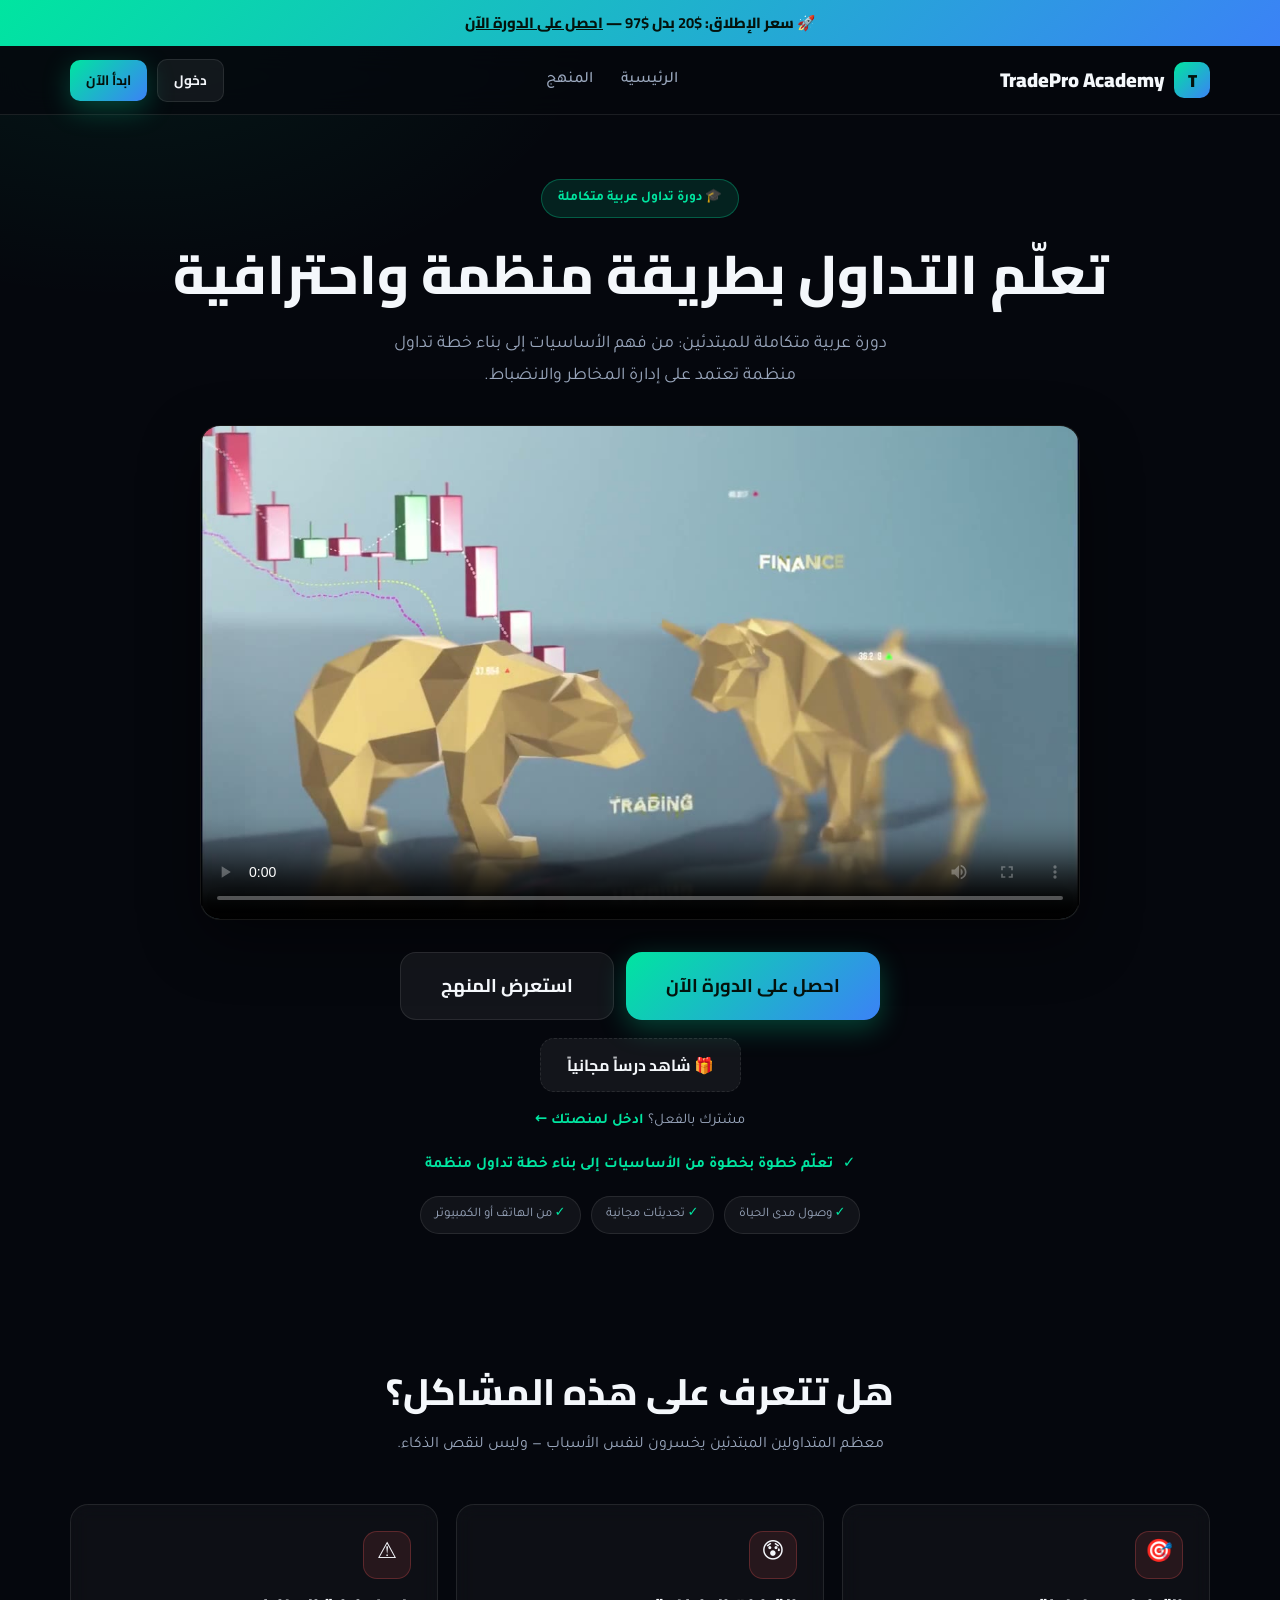
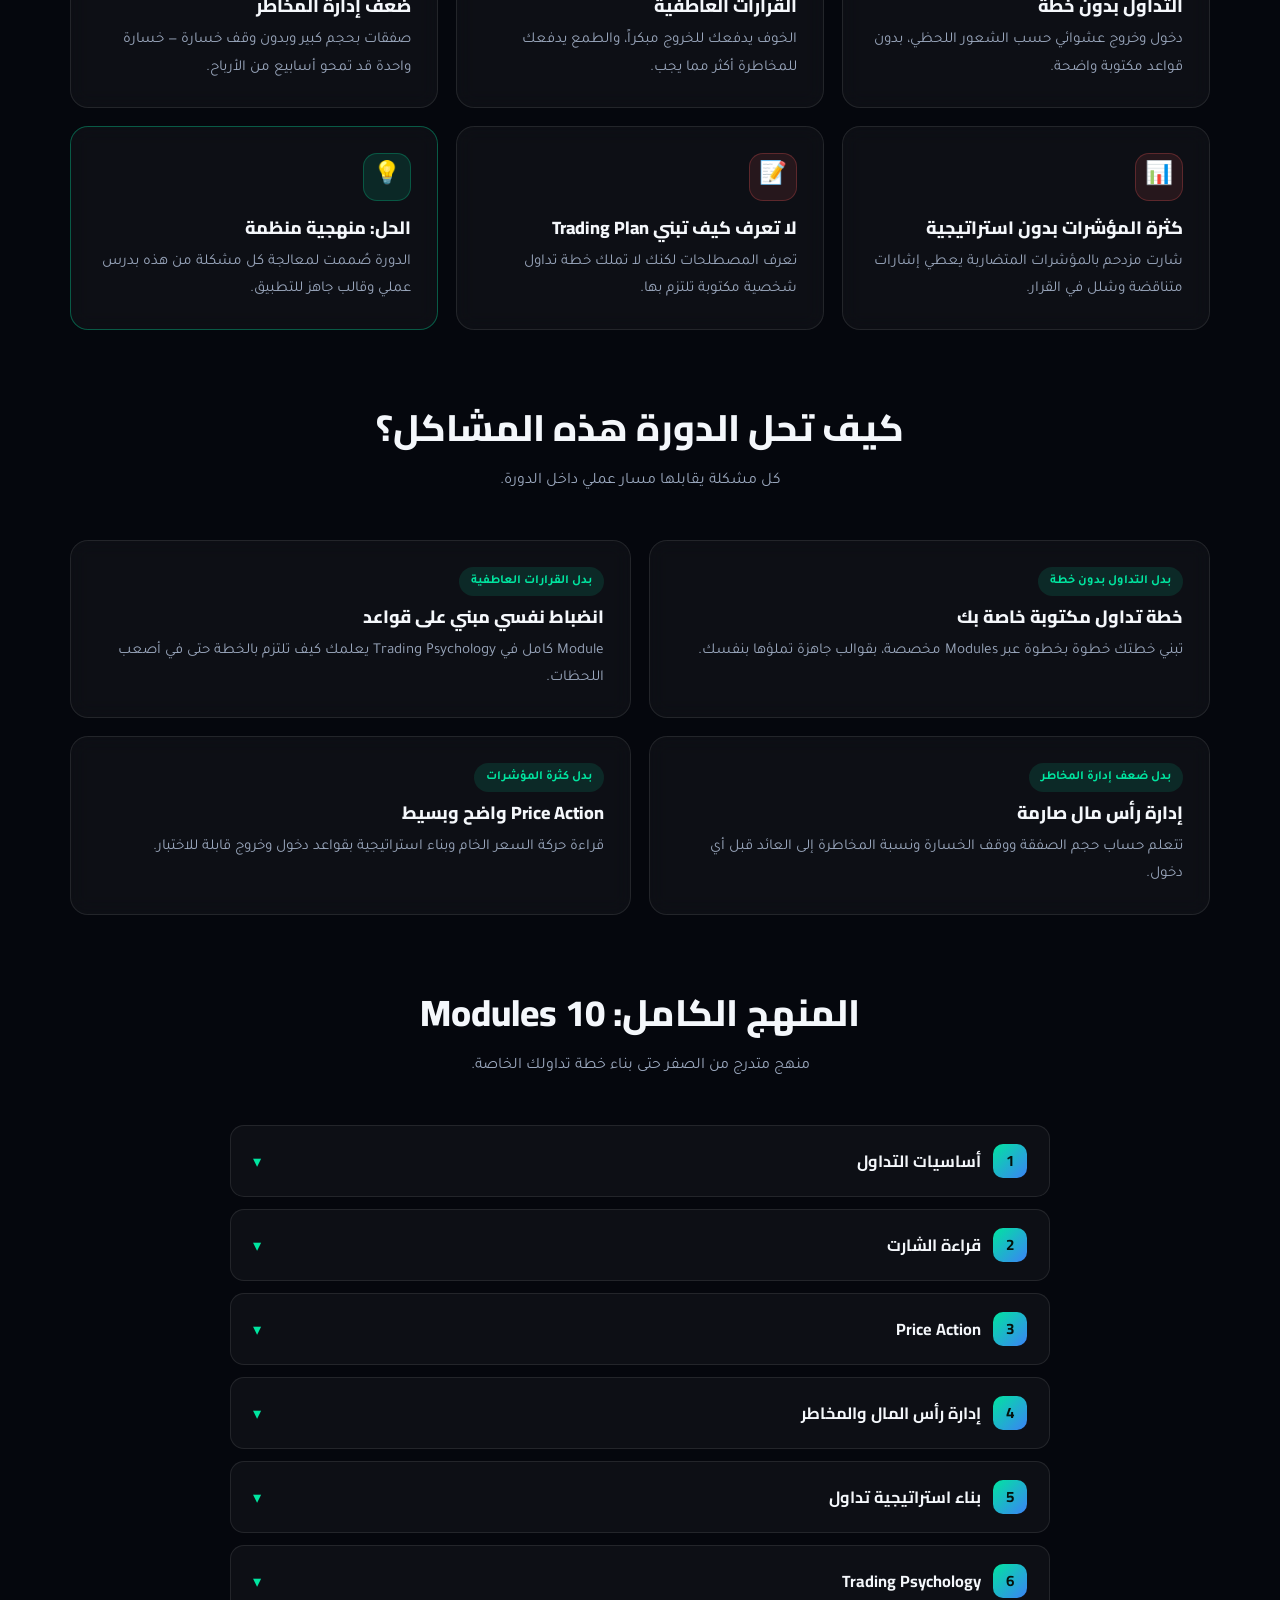
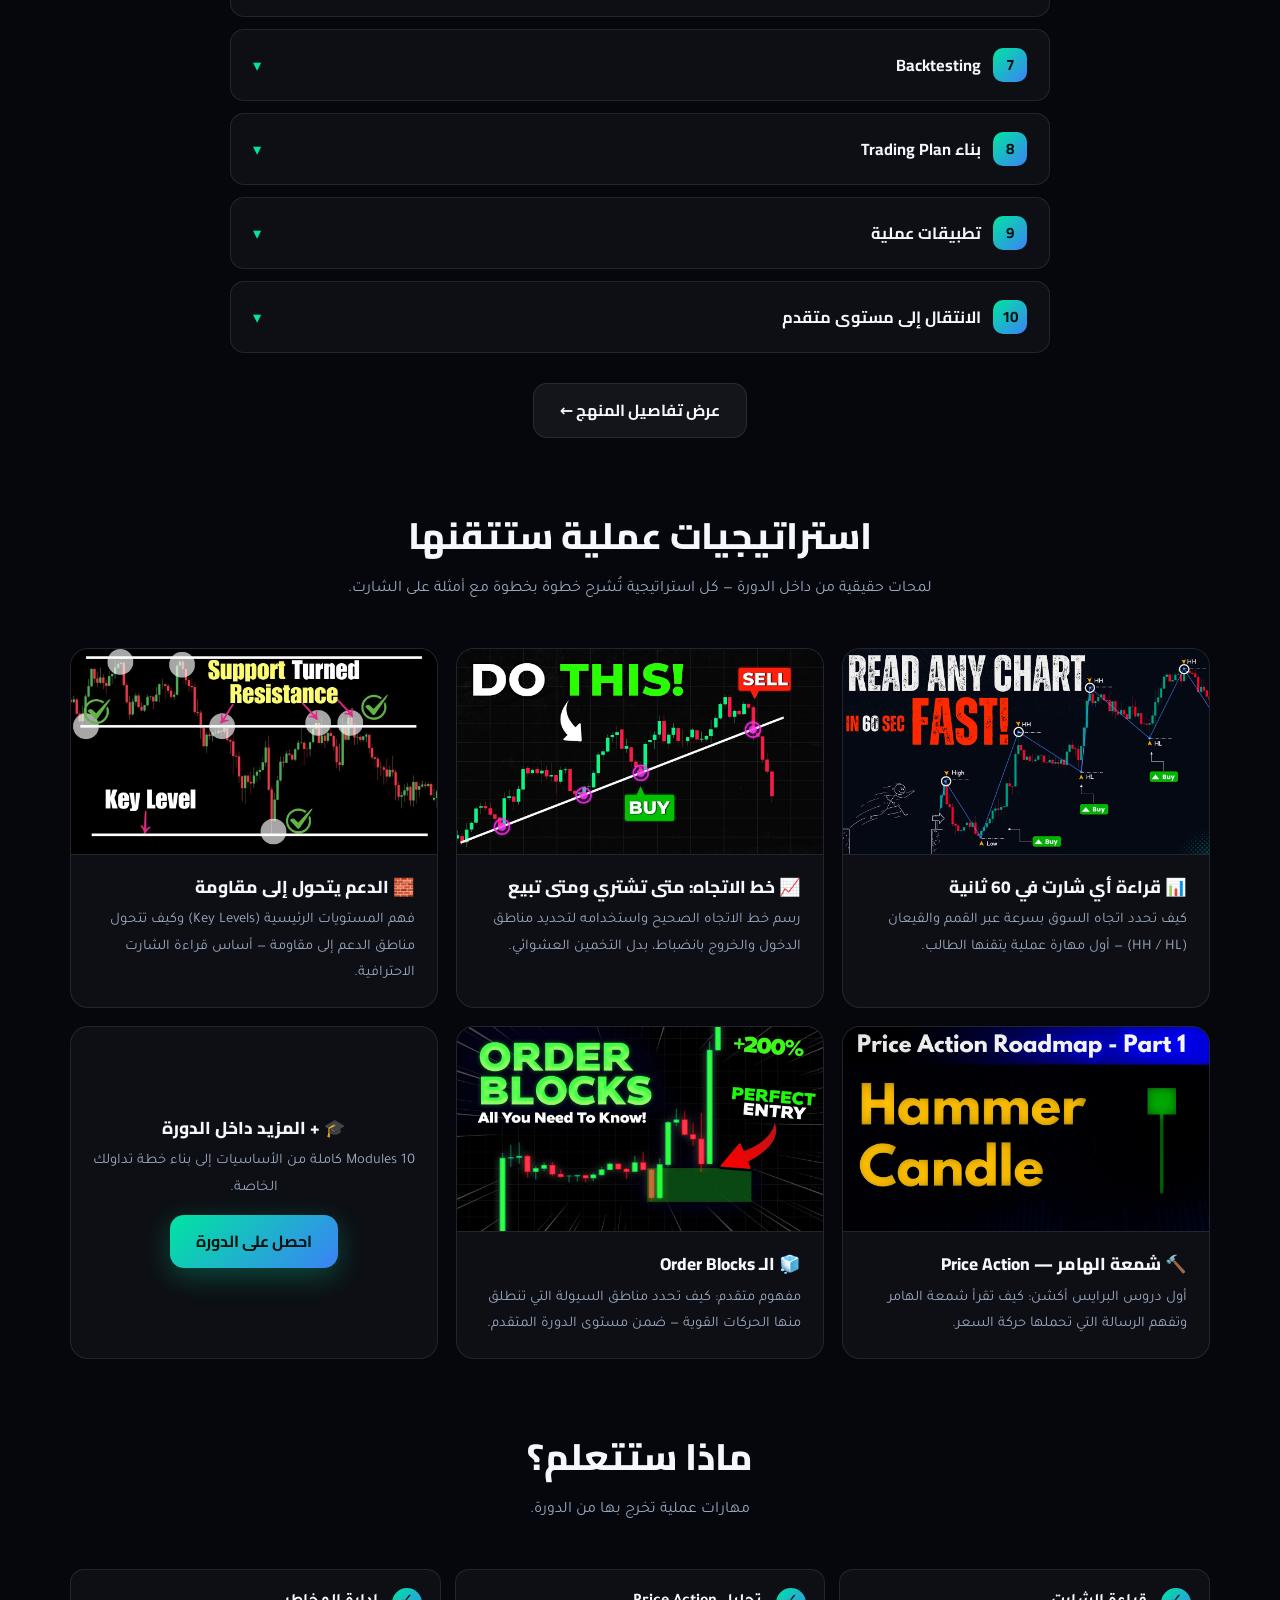
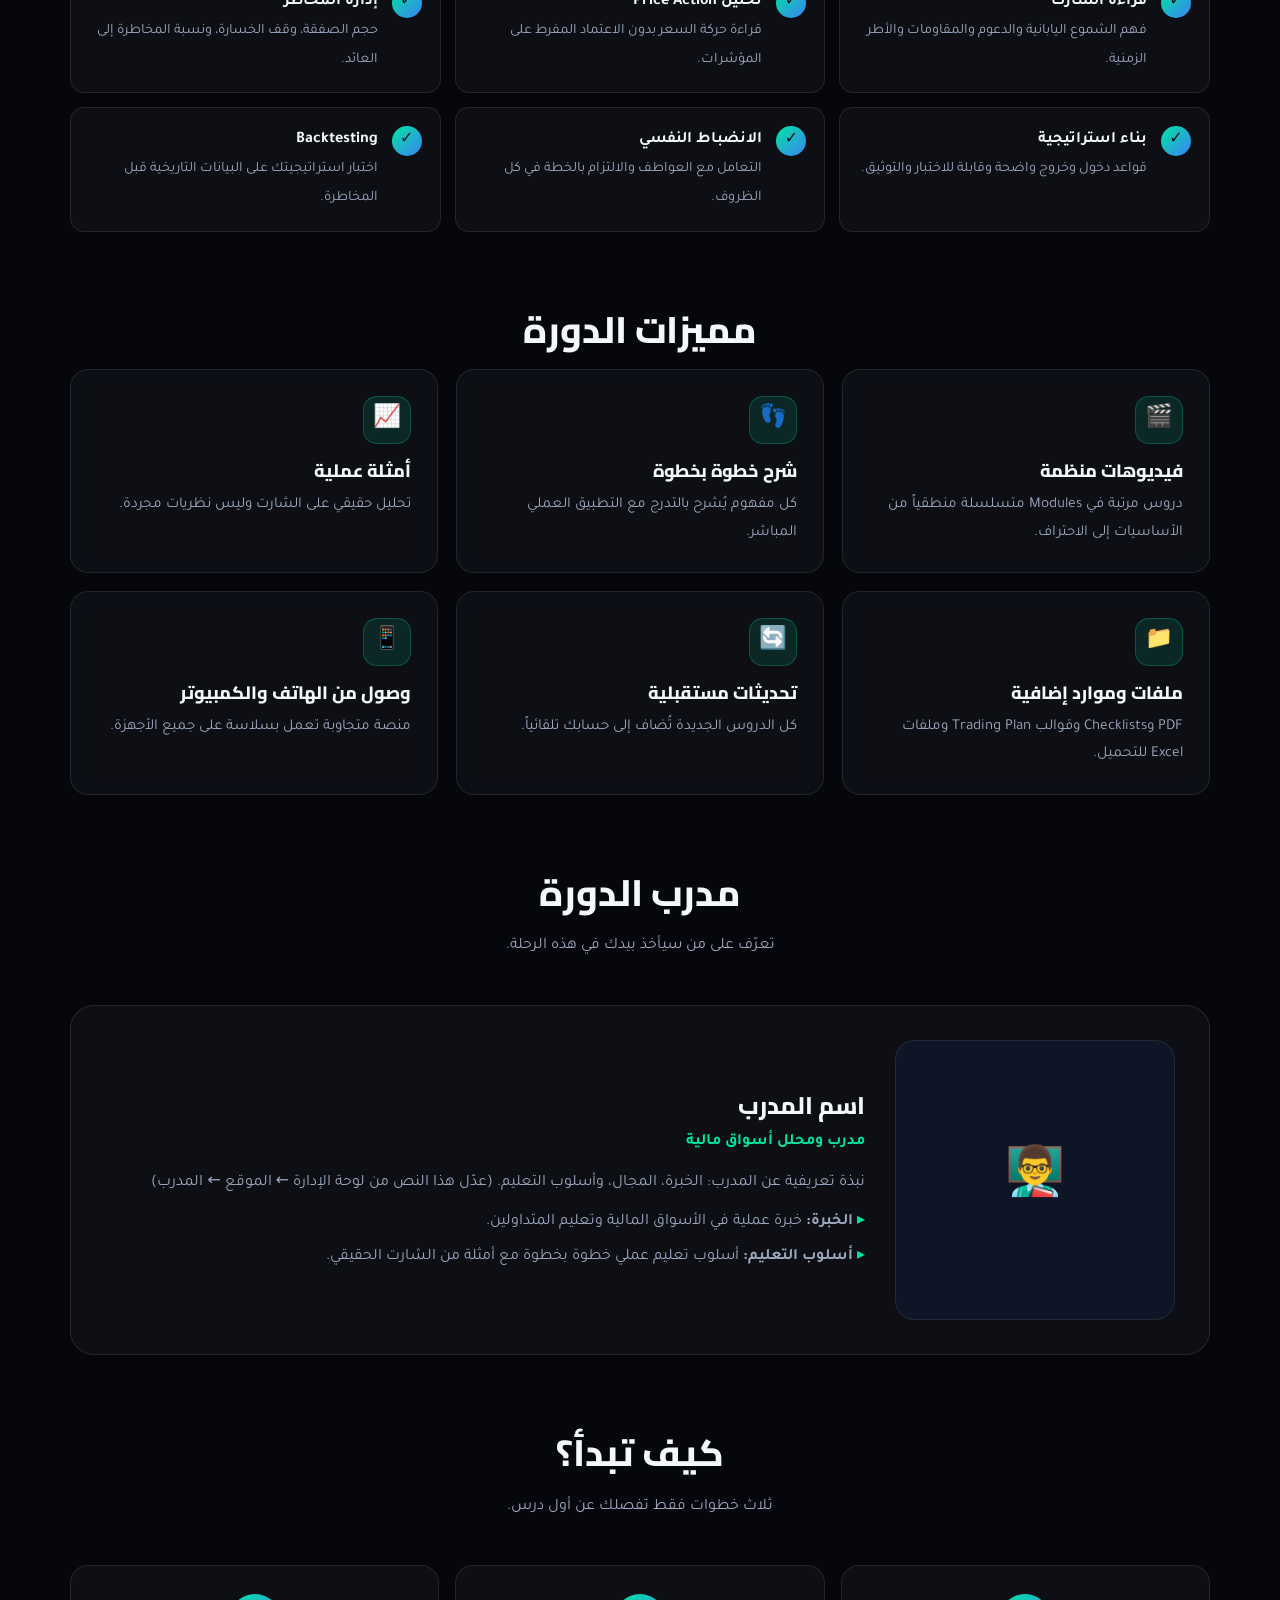
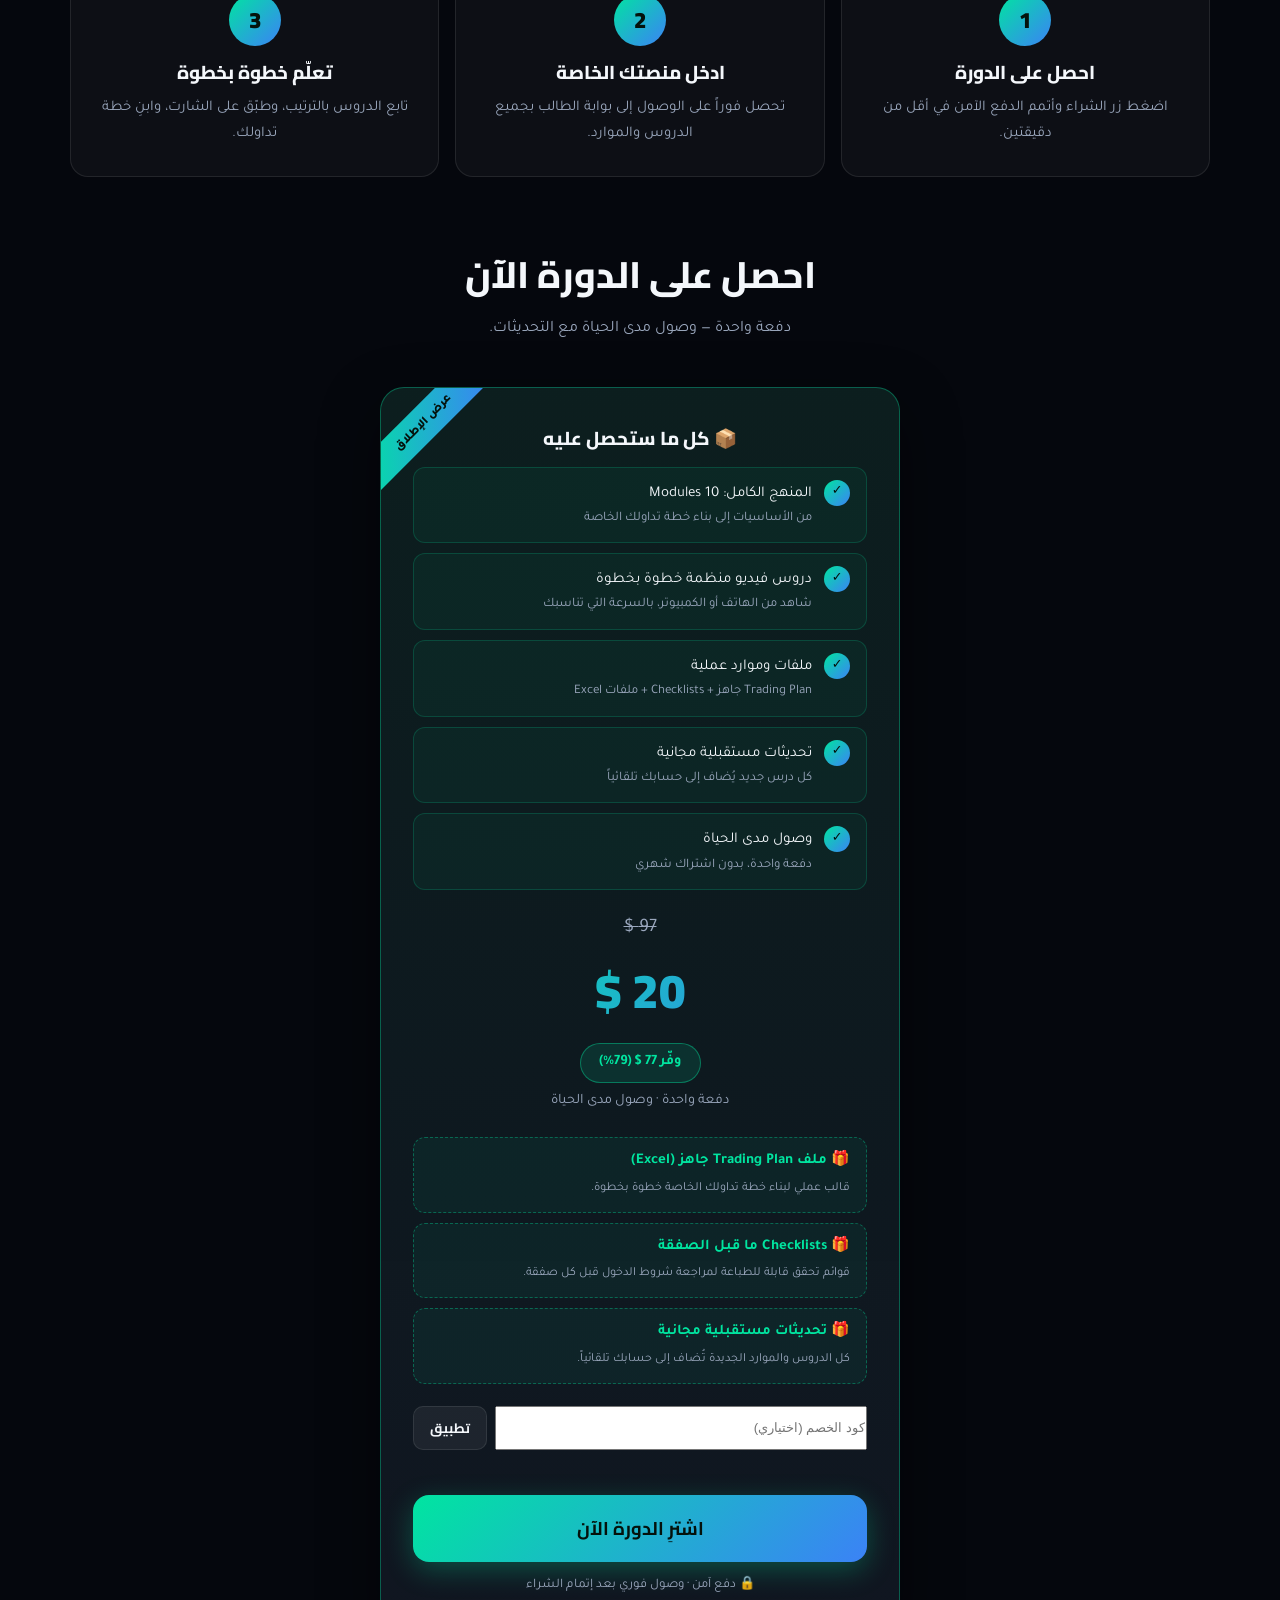
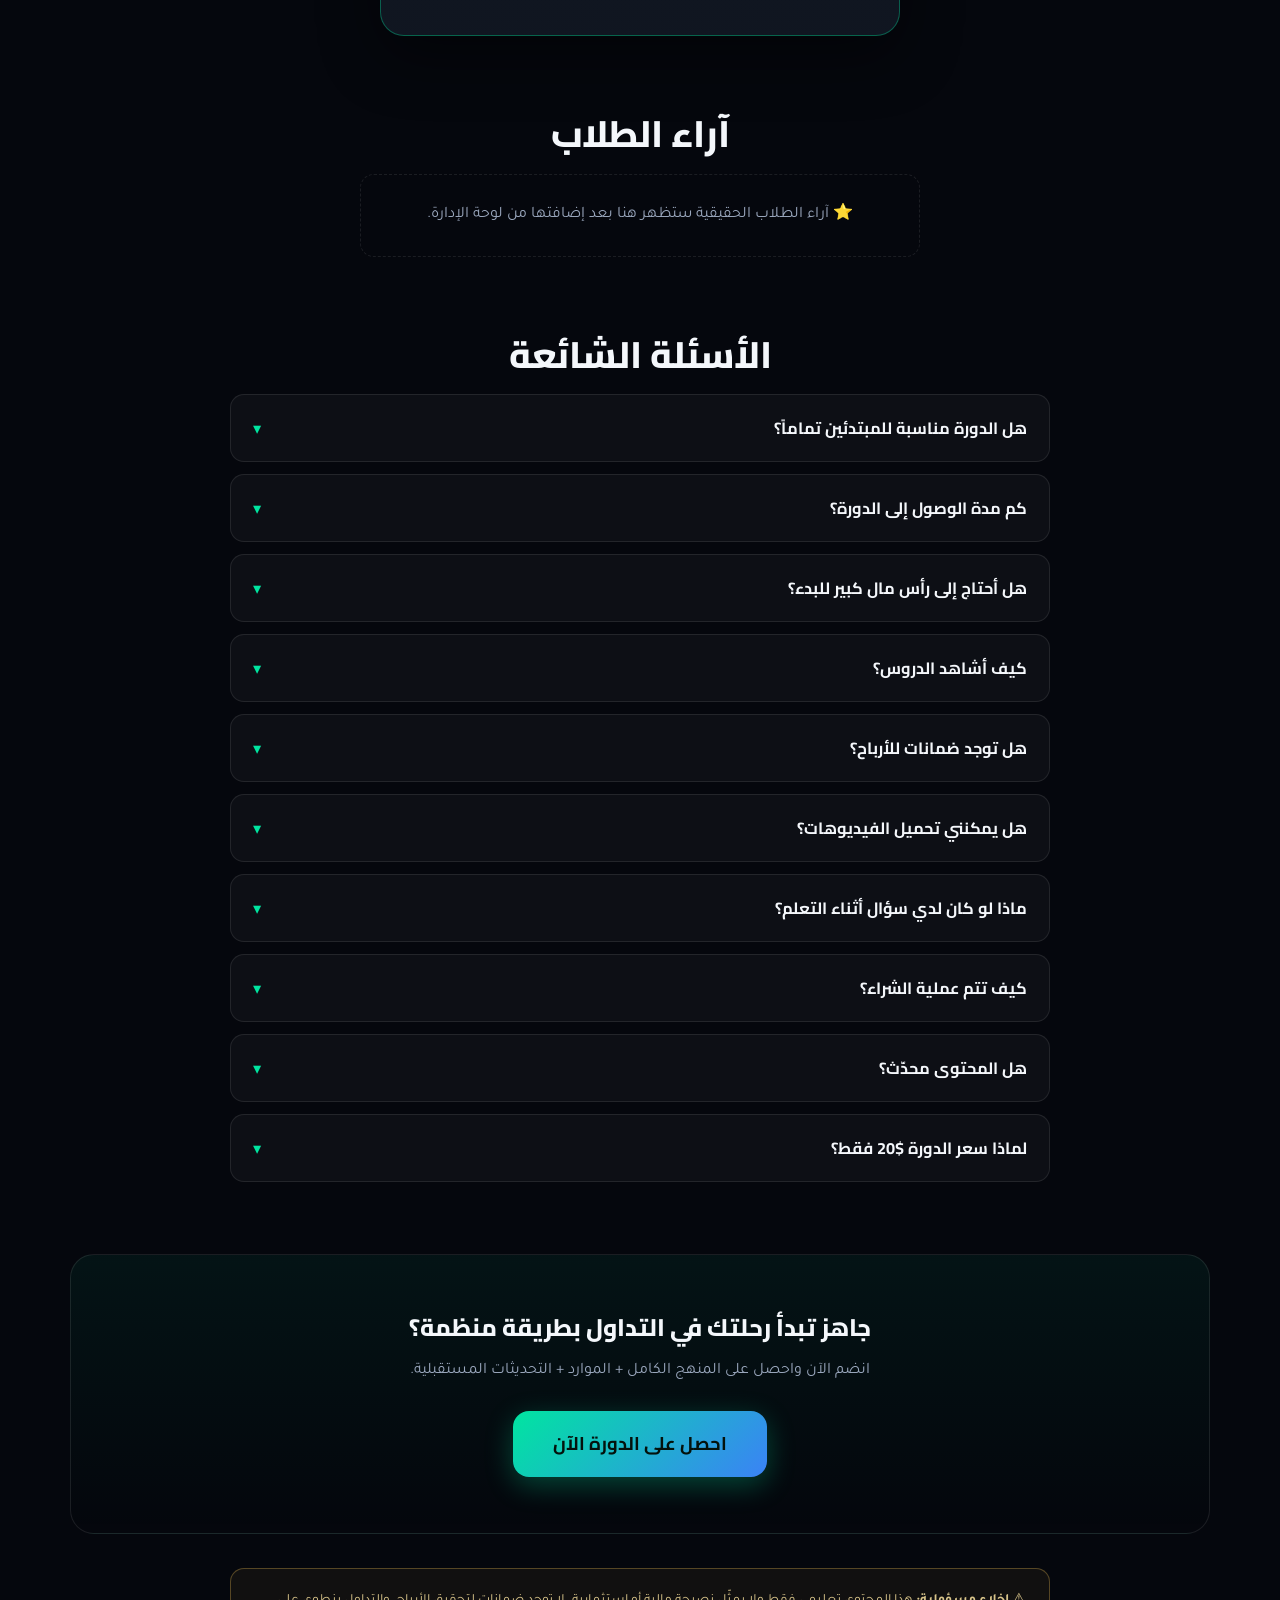
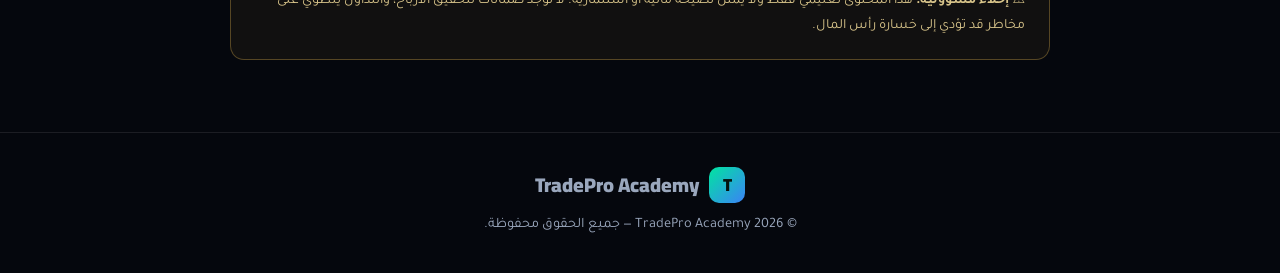
==== commit ff4d0439: "Deploy tradepro-academy-demo (GitHub Pages)" ====
--- a/index.html
+++ b/index.html
@@ -298,9 +298,13 @@
       sl.textContent = `وفّر ${save} ${cur} (${pct}%)`;
       sl.style.display = 'inline-block';
     }
-    // WhatsApp support link
+    // WhatsApp support link (section hidden until a number is set in admin settings)
     const waNum = (st.SUPPORT_WHATSAPP || '').replace(/\D/g, '').replace(/^0/, '212');
-    if (waNum) document.getElementById('wa-btn').href = 'https://wa.me/' + waNum + '?text=' + encodeURIComponent('مرحباً، عندي سؤال حول دورة ' + (st.COURSE_NAME || ''));
+    if (waNum) {
+      document.getElementById('wa-btn').href = 'https://wa.me/' + waNum + '?text=' + encodeURIComponent('مرحباً، عندي سؤال حول دورة ' + (st.COURSE_NAME || ''));
+    } else {
+      document.getElementById('contact').style.display = 'none';
+    }
   });
 
   // sticky mobile CTA: show after hero, hide near pricing
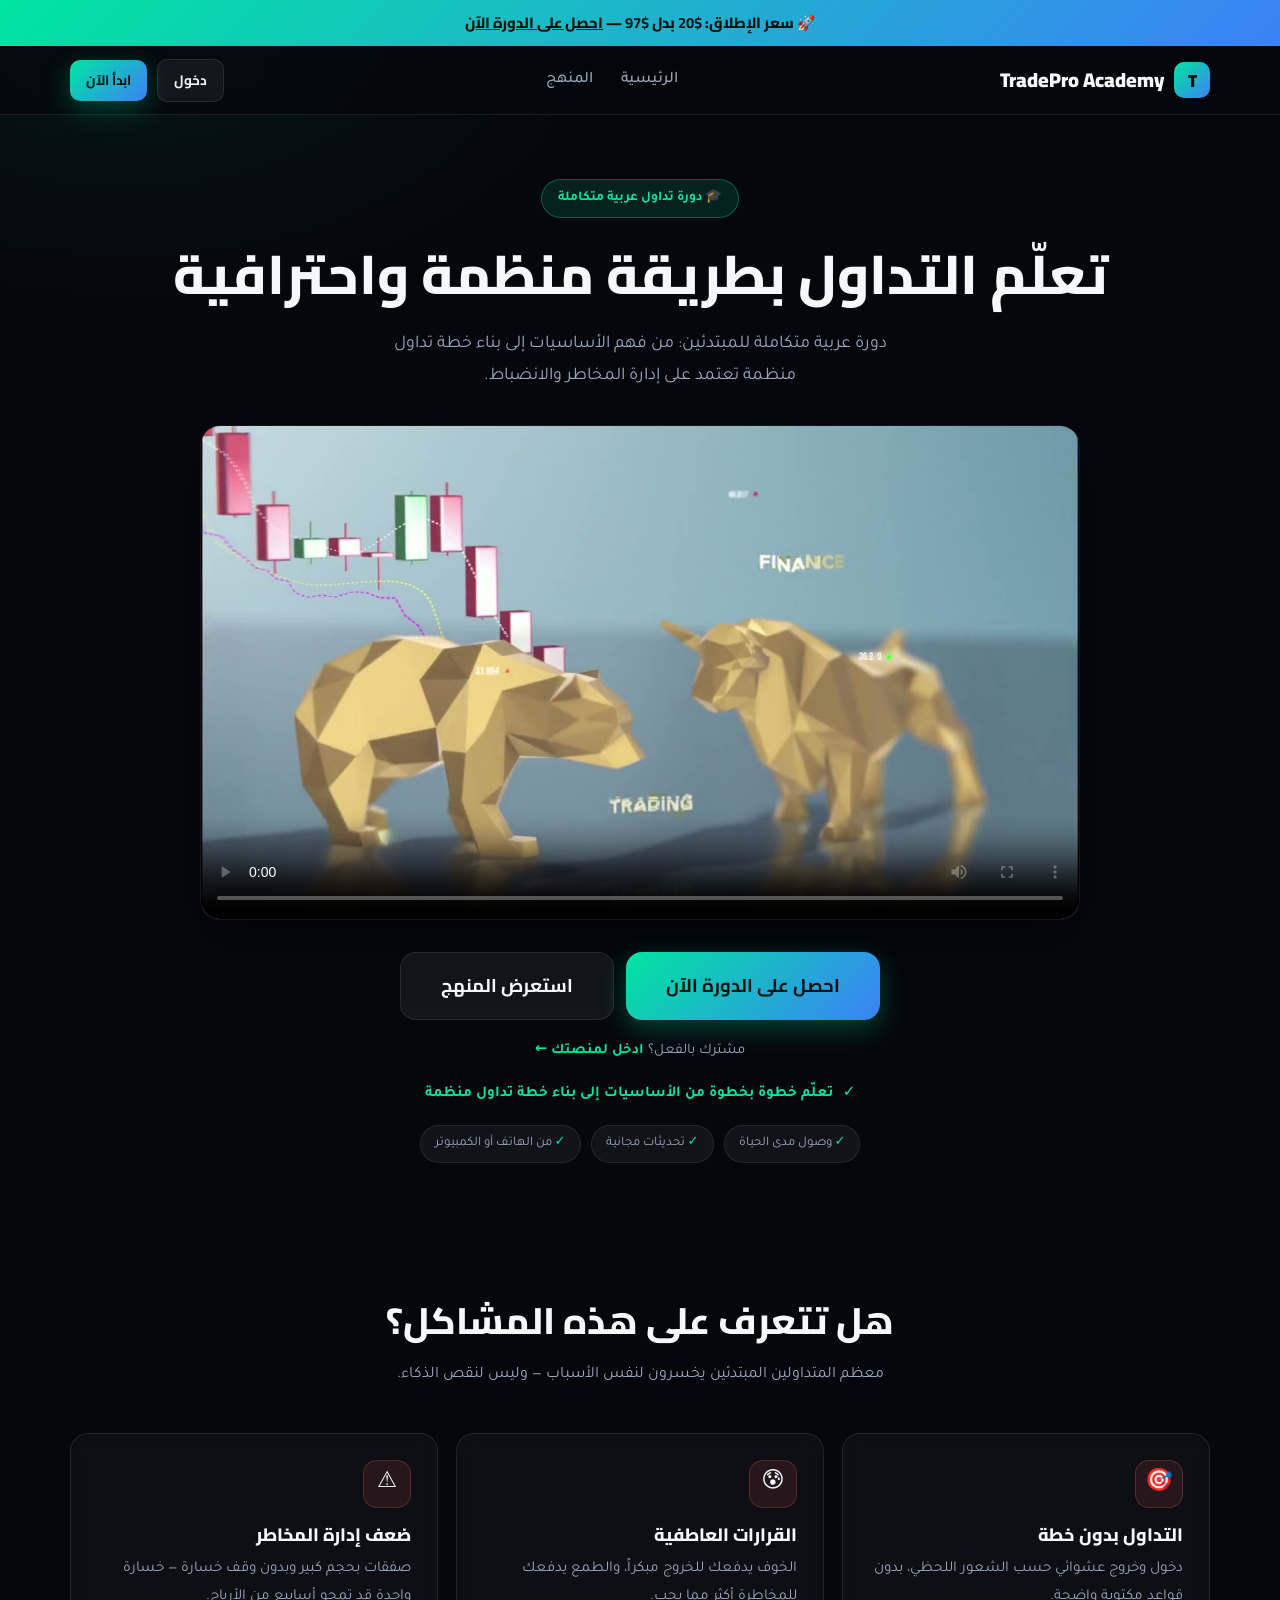
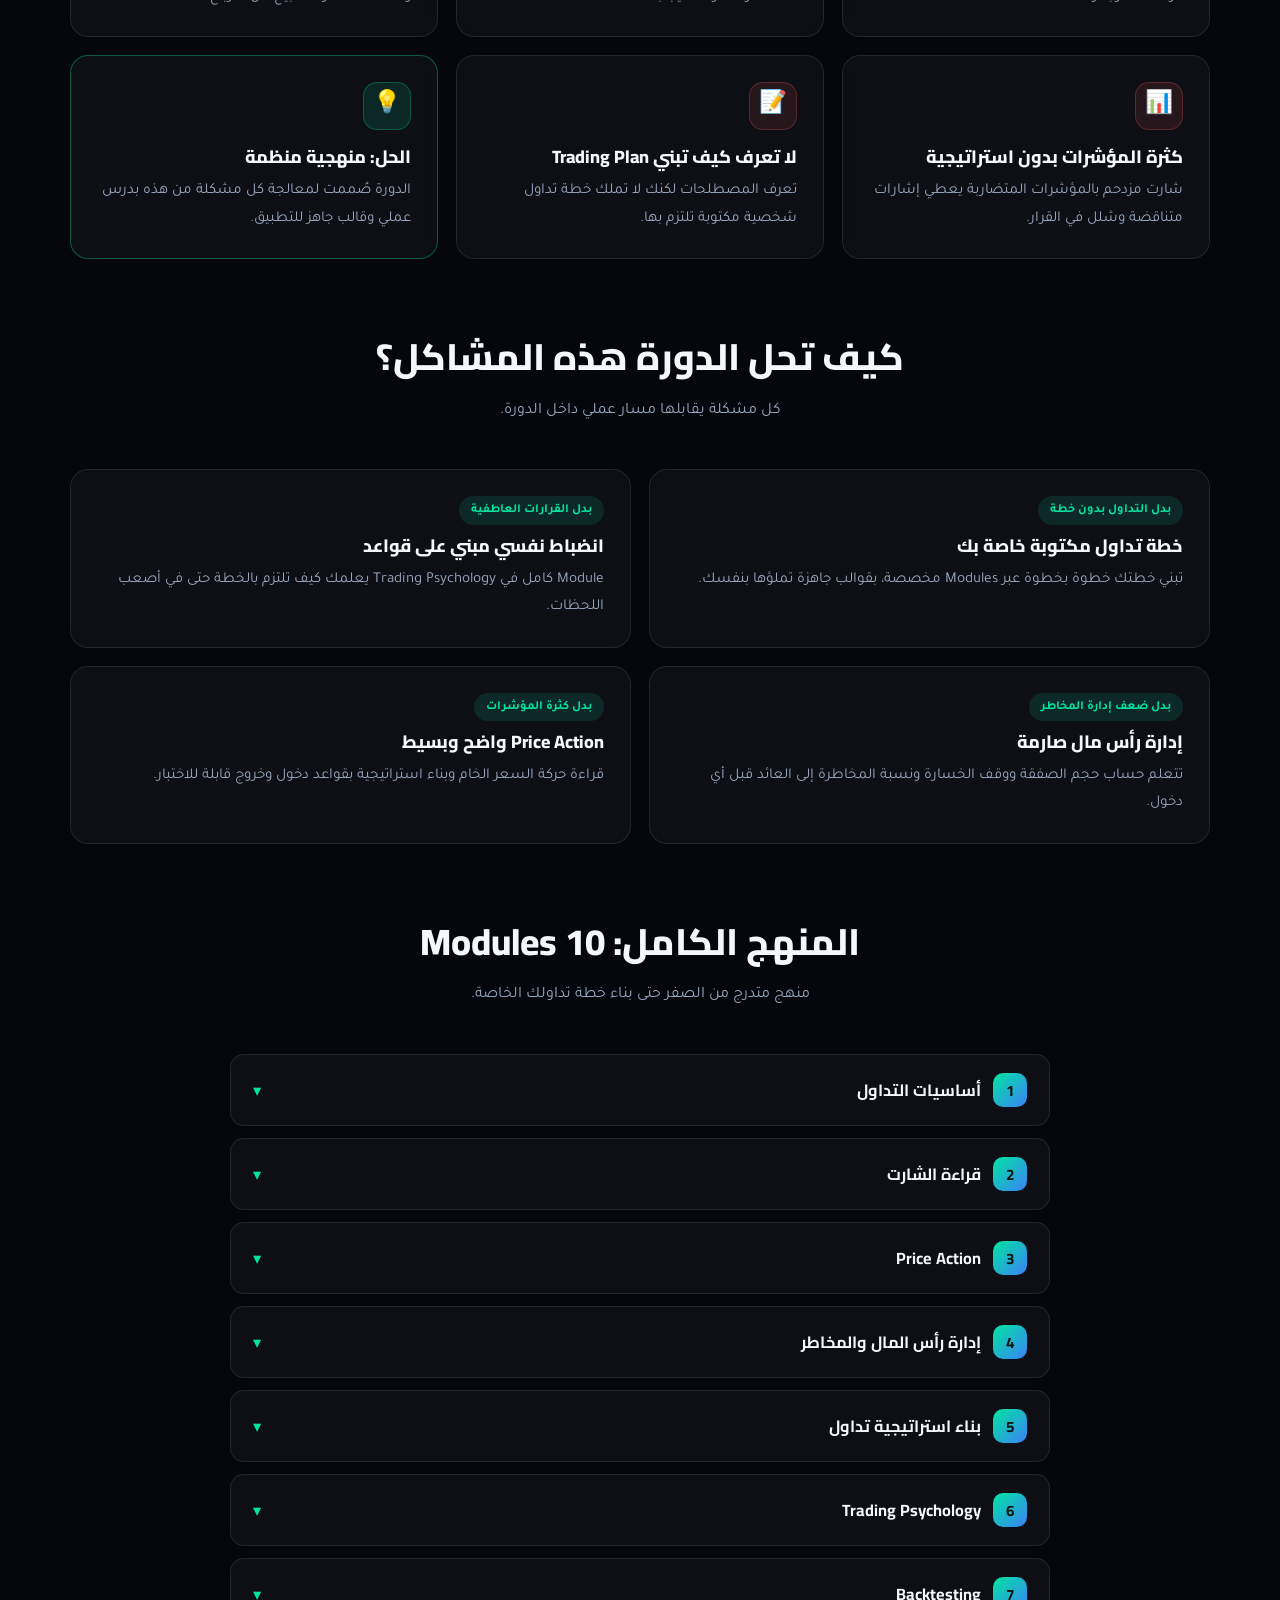
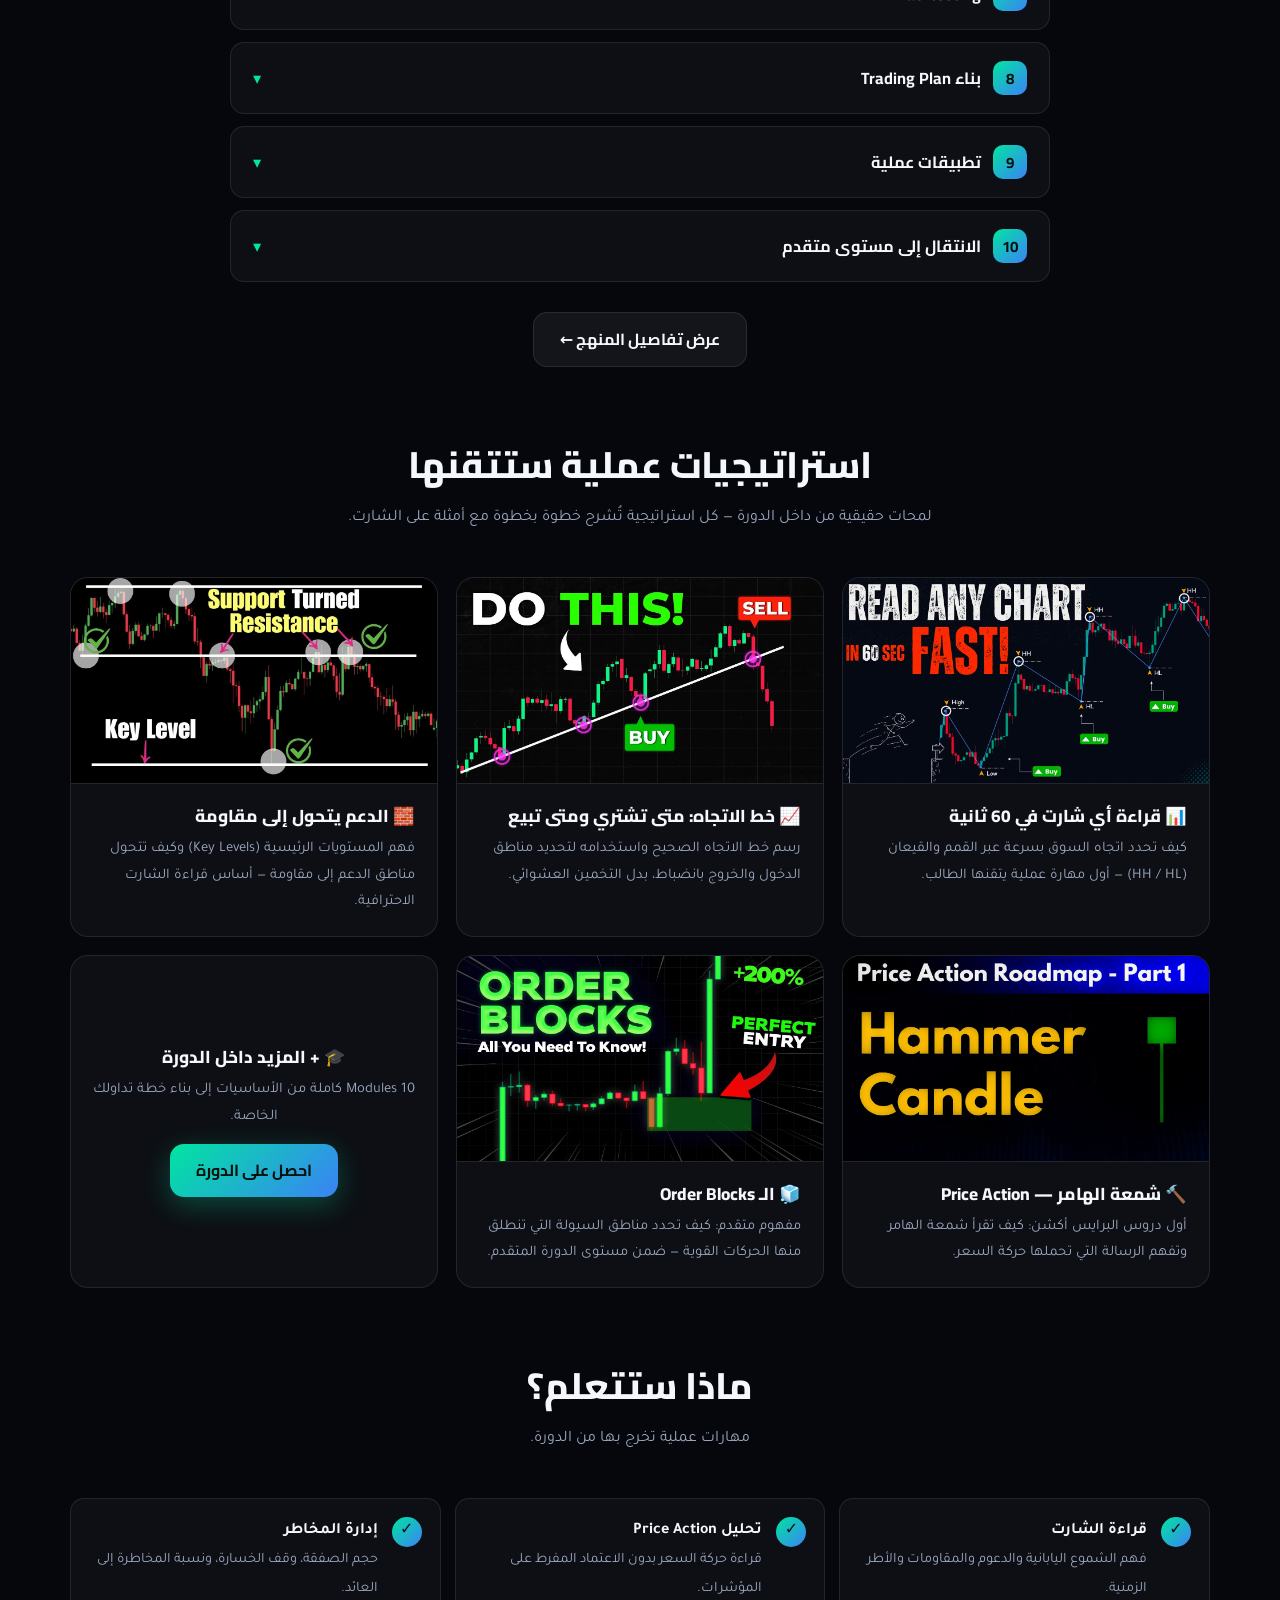
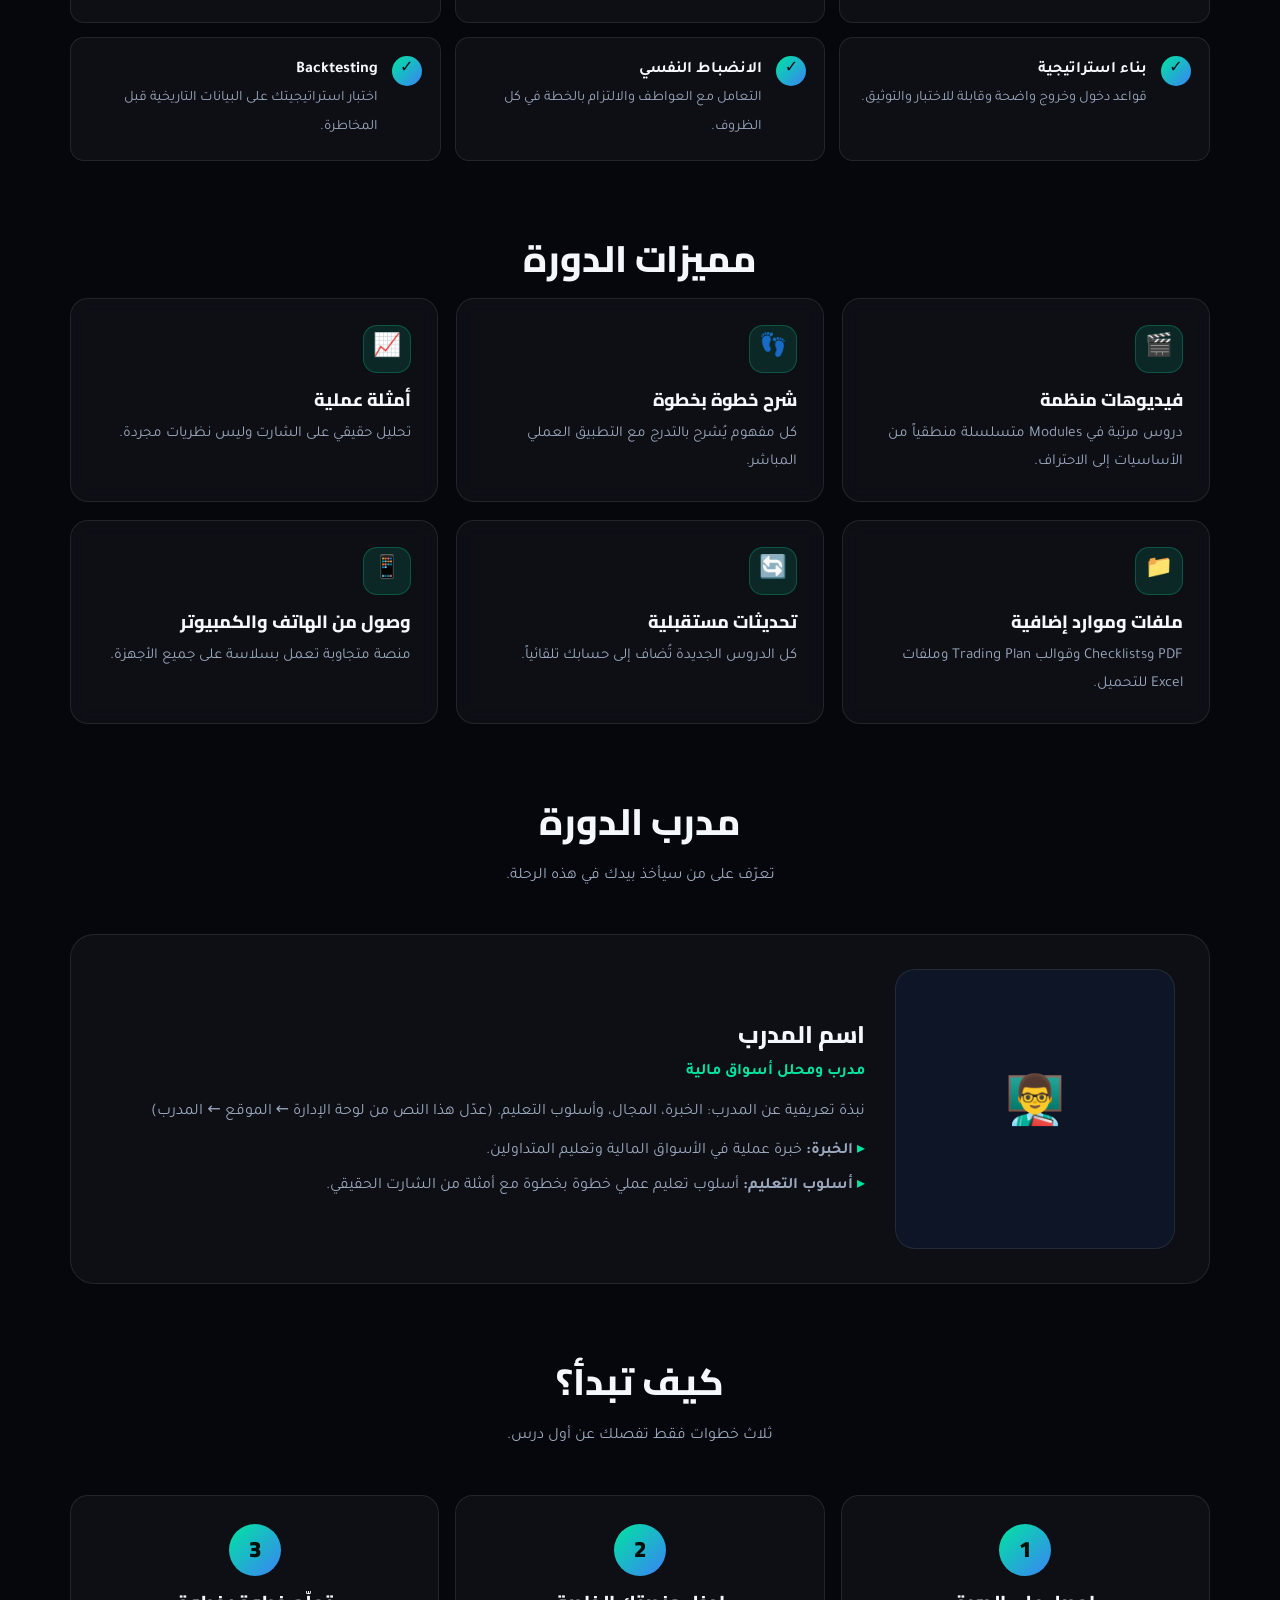
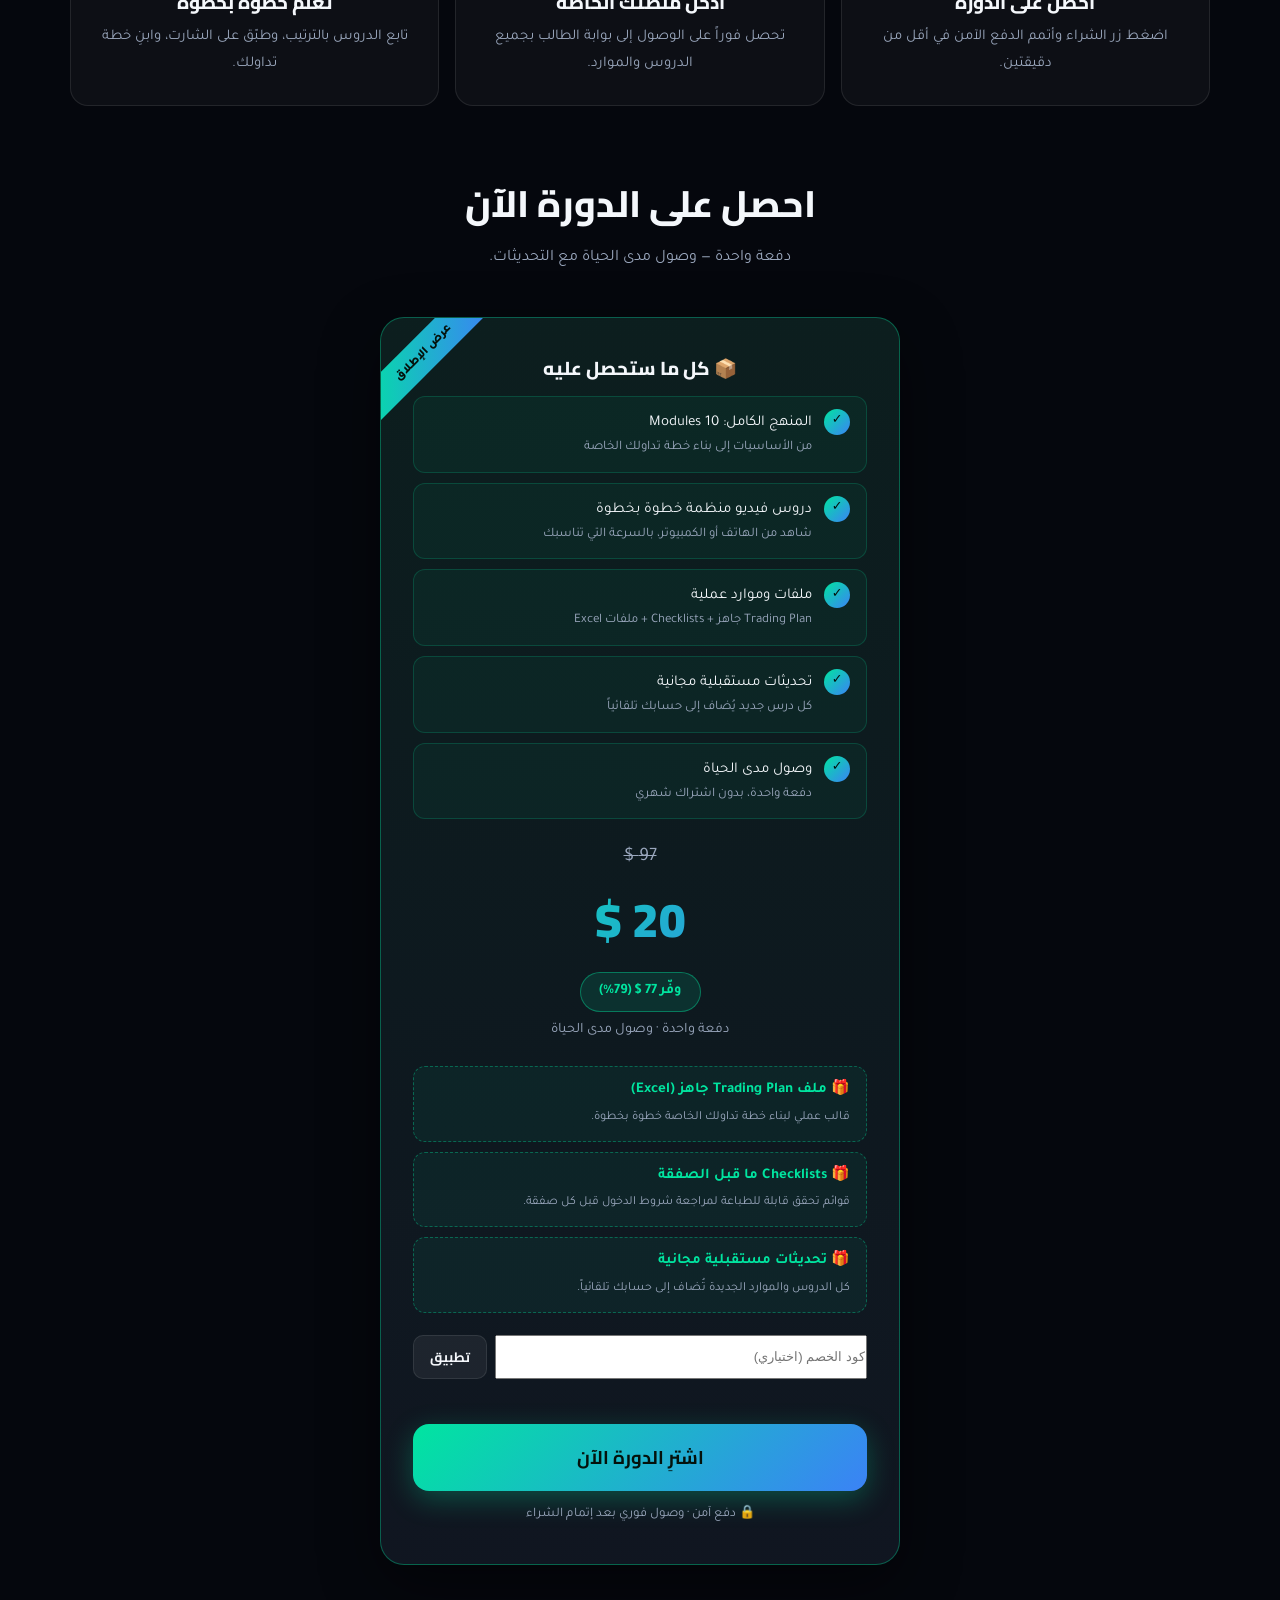
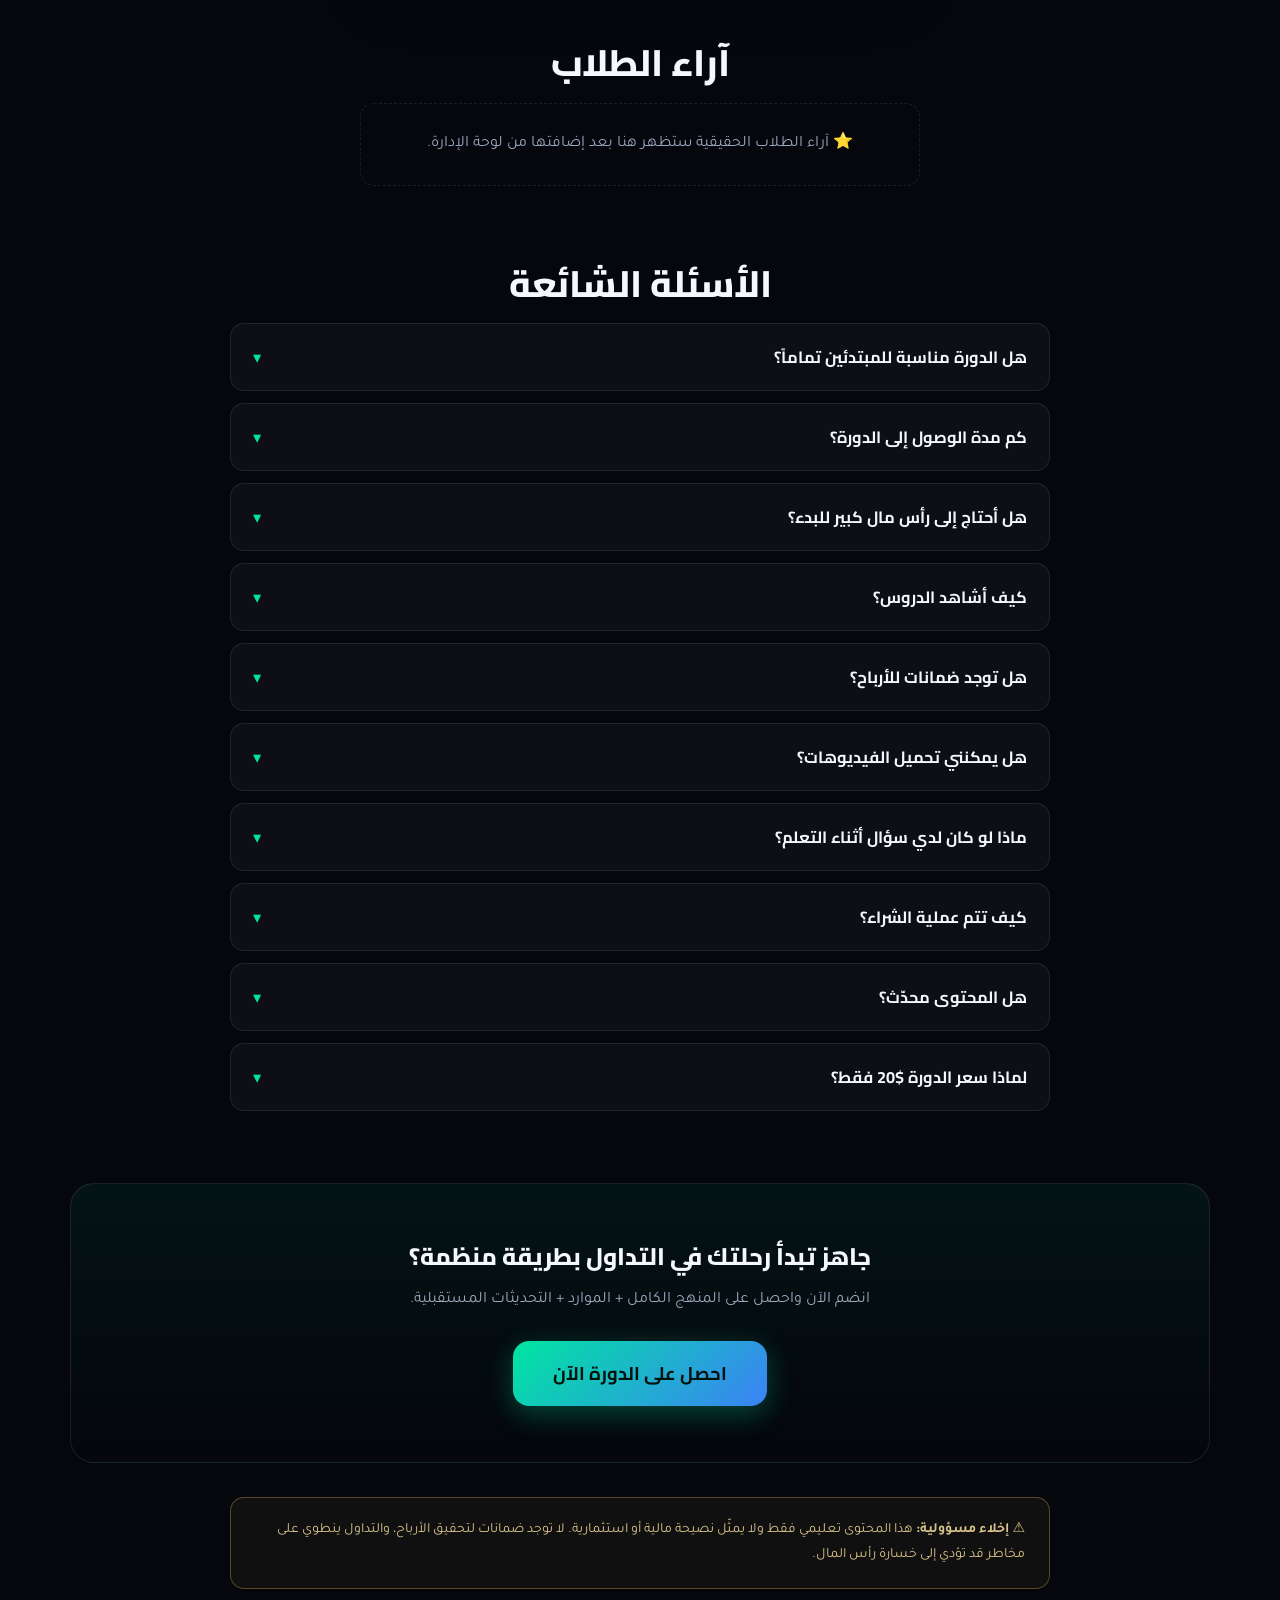
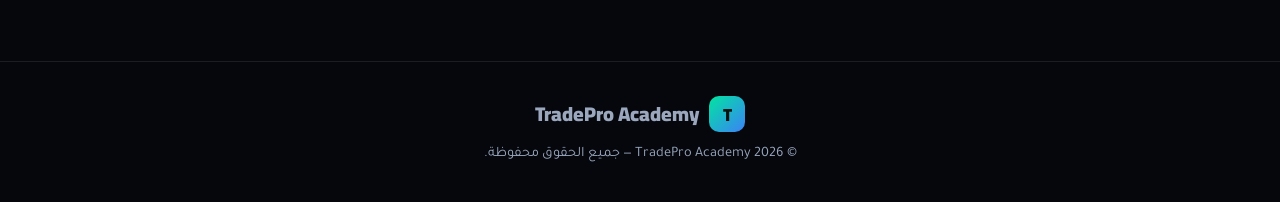
==== commit 2b1d1d7b: "Deploy tradepro-academy-demo (GitHub Pages)" ====
--- a/index.html
+++ b/index.html
@@ -333,8 +333,8 @@
         </div></div>
       </div>`).join('');
     App.courseSchema(s, mods);
-    // free preview button -> first free-preview lesson
-    const fp = mods.flatMap((m) => m.lessons).find((l) => l.is_free_preview);
+    // free preview button -> first free-preview lesson WITH a video
+    const fp = mods.flatMap((m) => m.lessons).find((l) => l.is_free_preview && l.has_video);
     if (fp) {
       const b = document.getElementById('free-preview-btn');
       b.style.display = '';
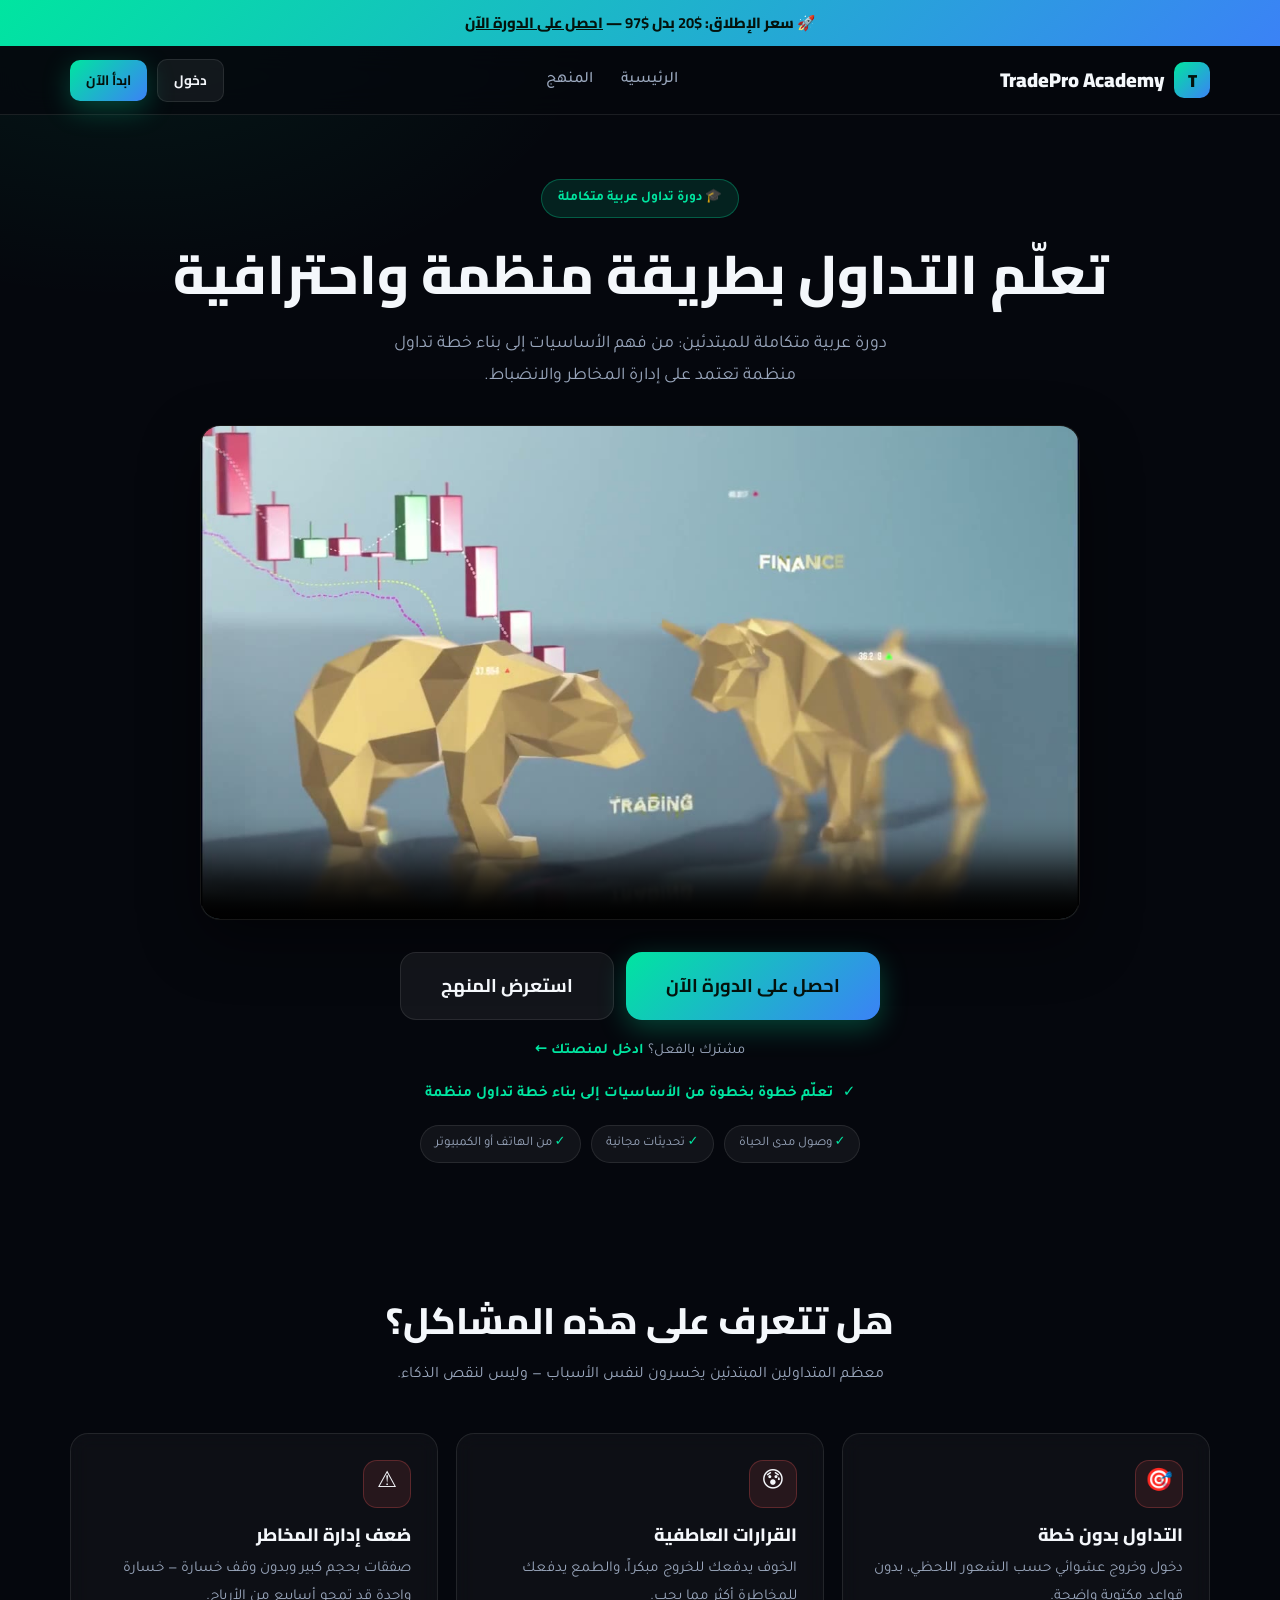
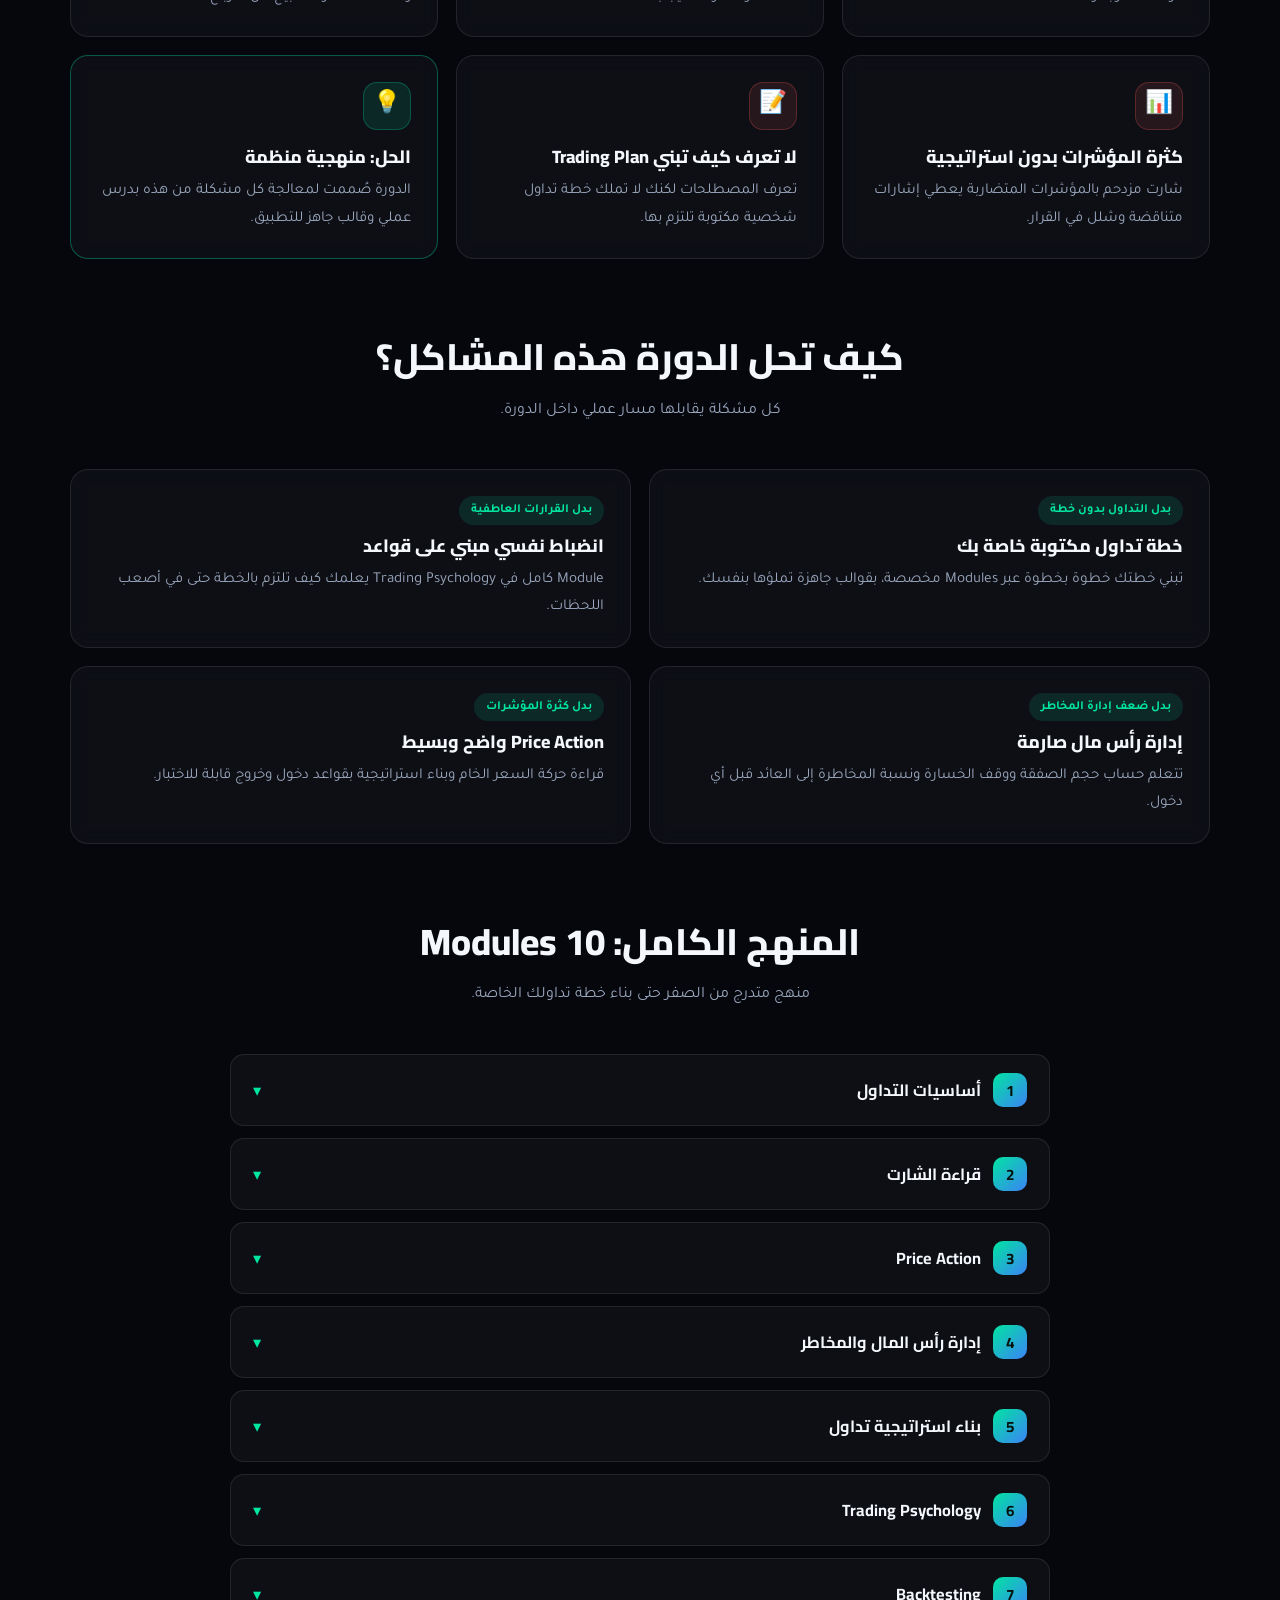
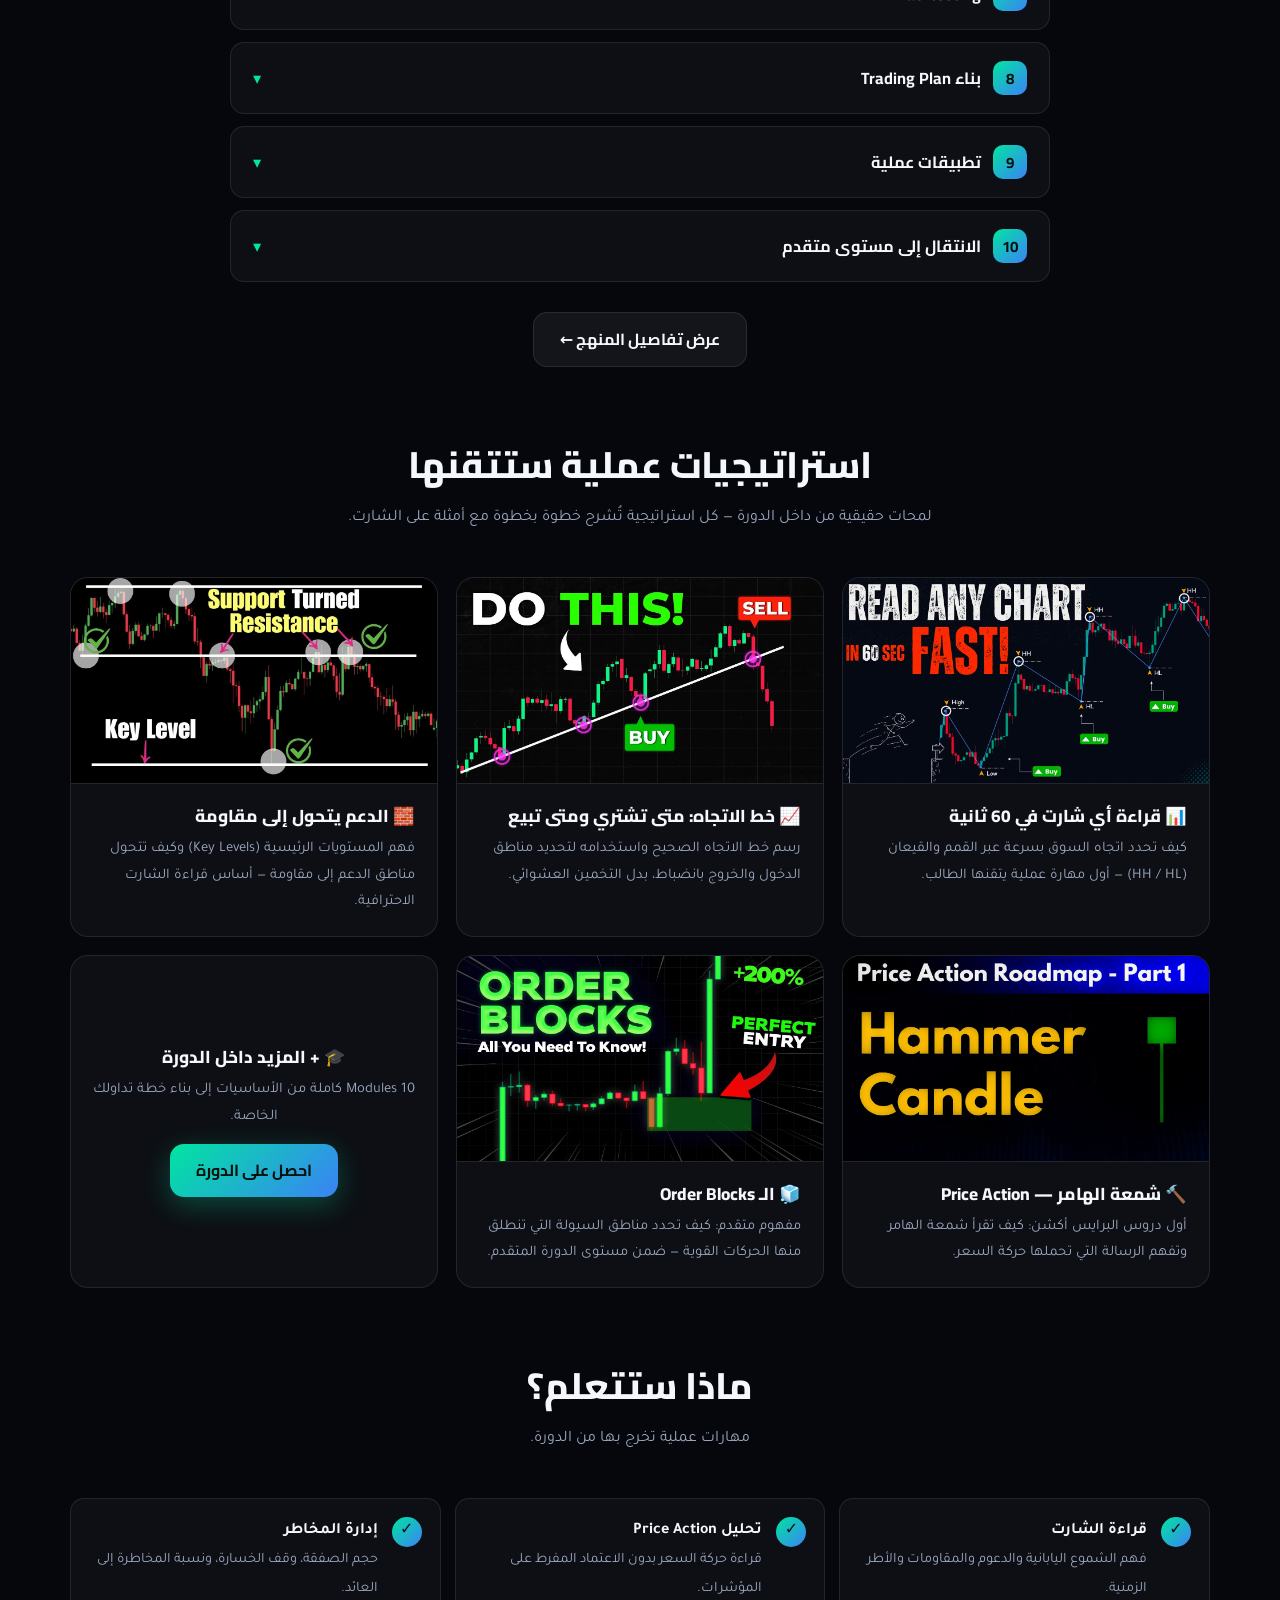
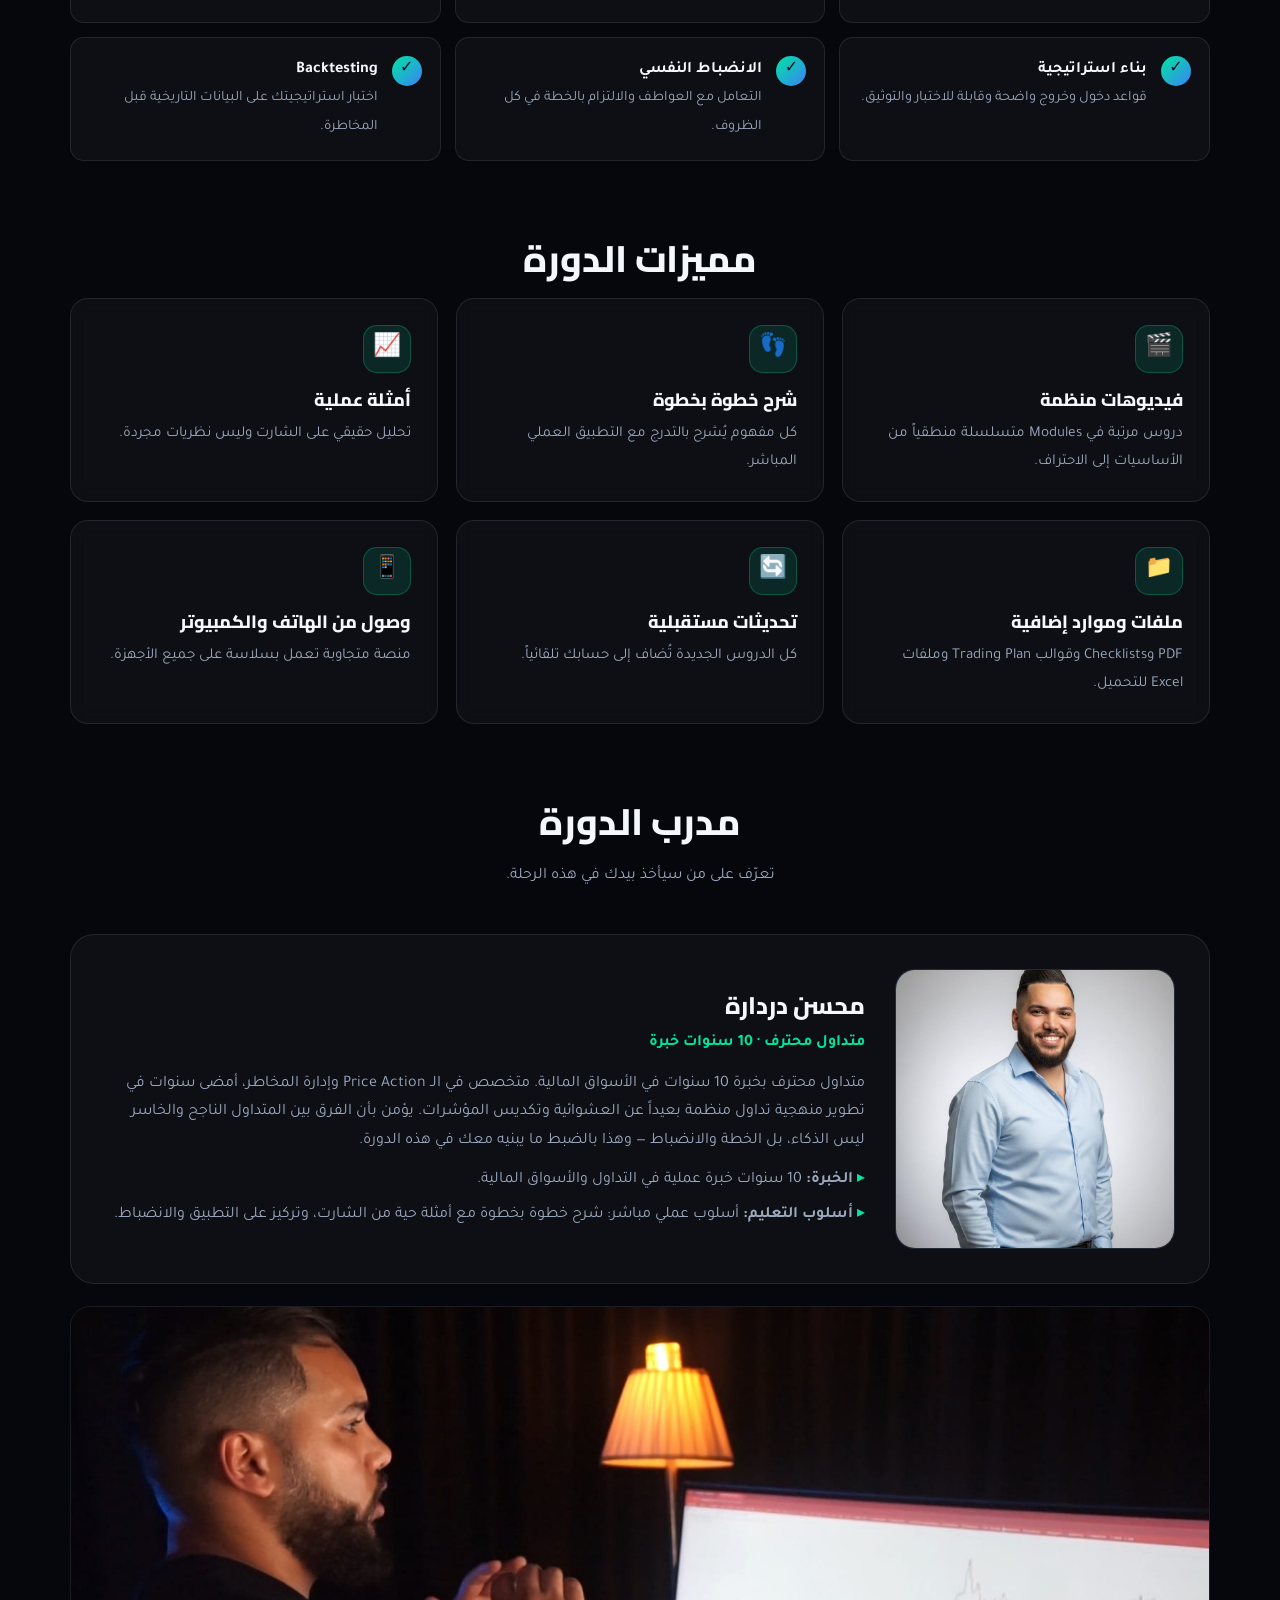
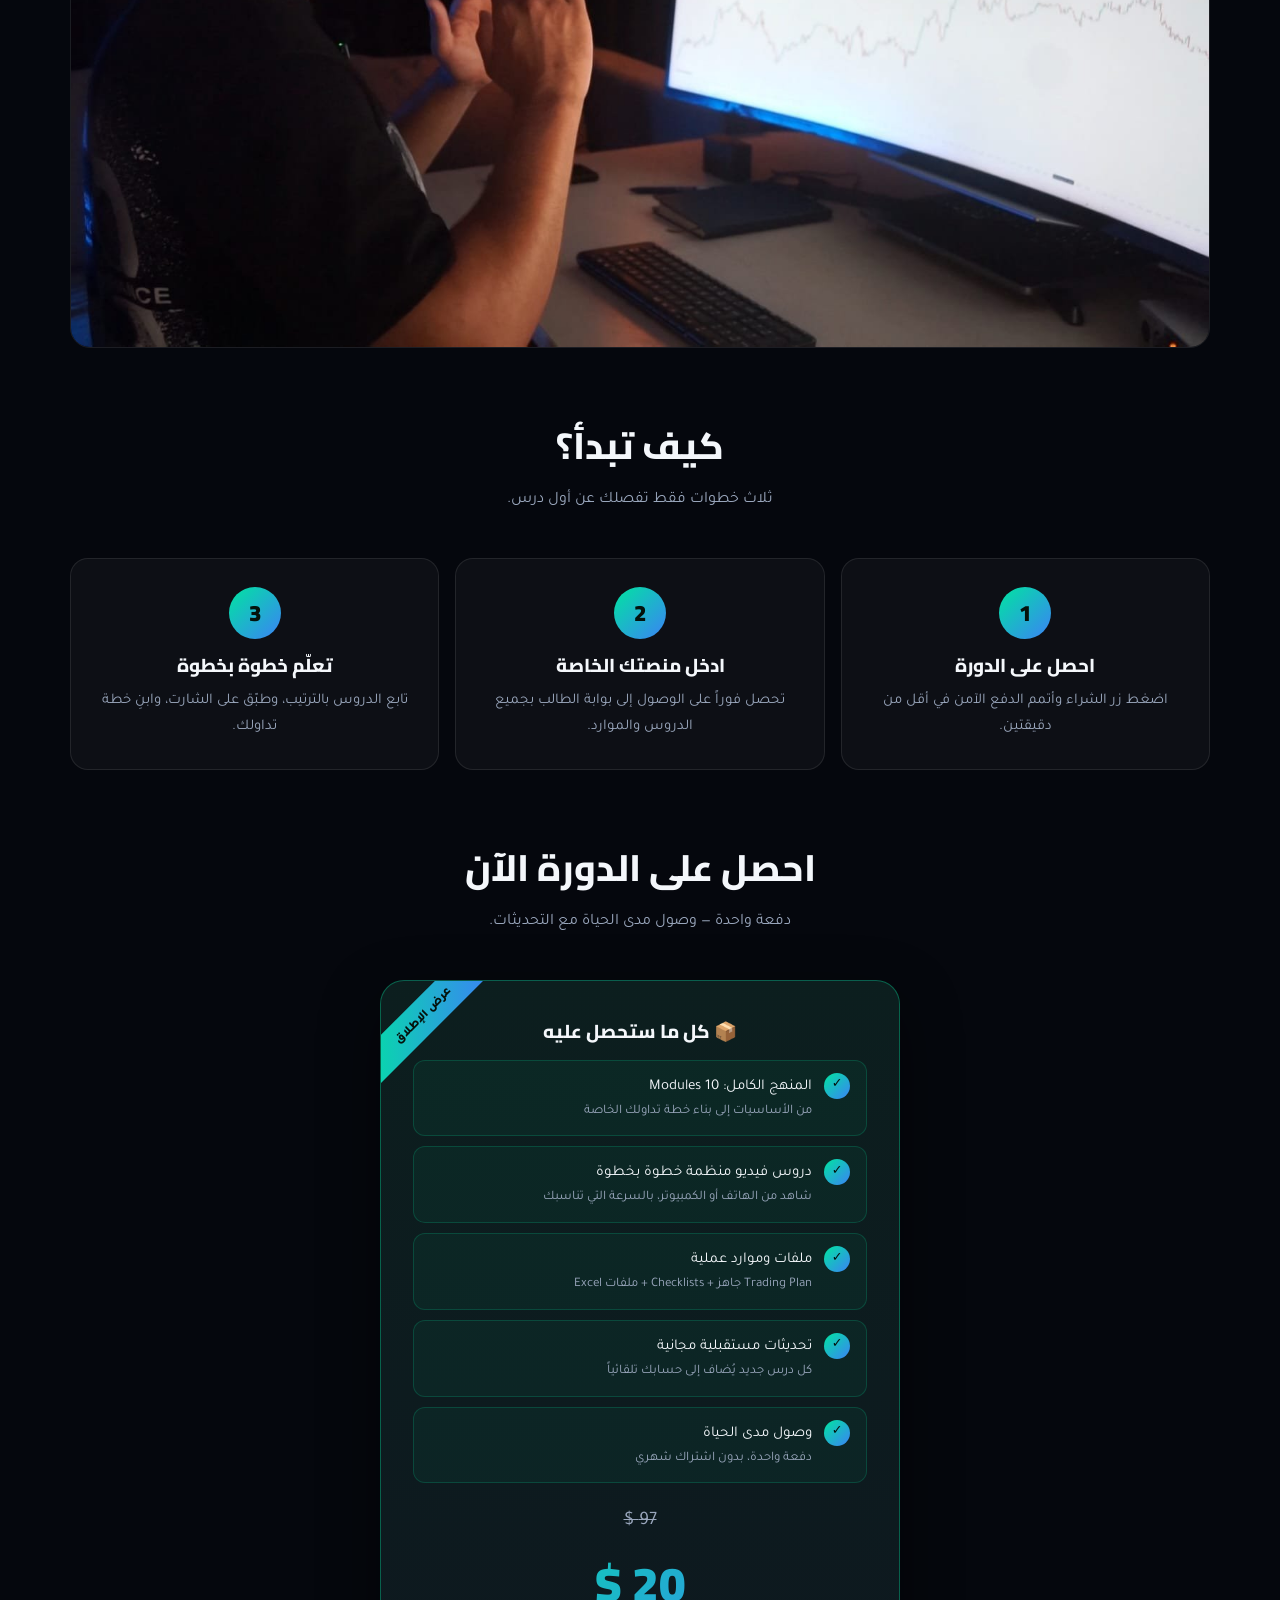
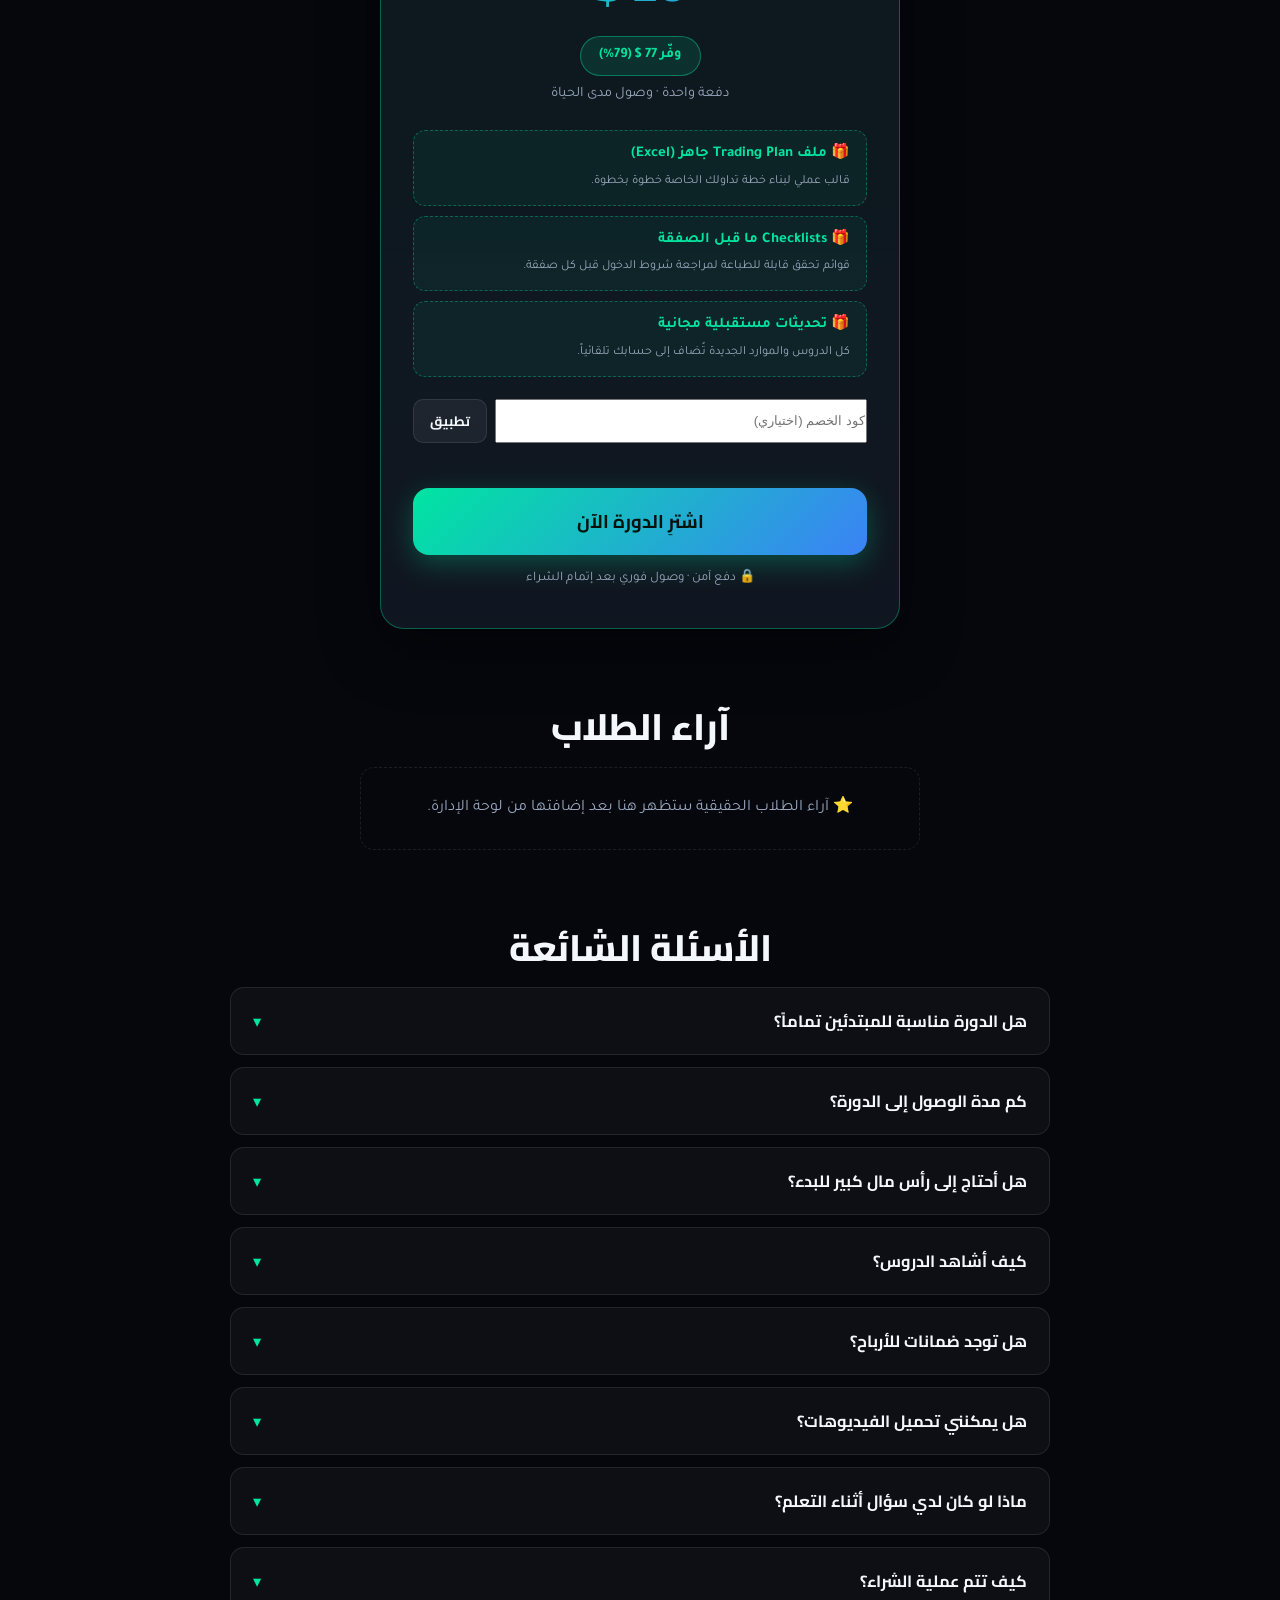
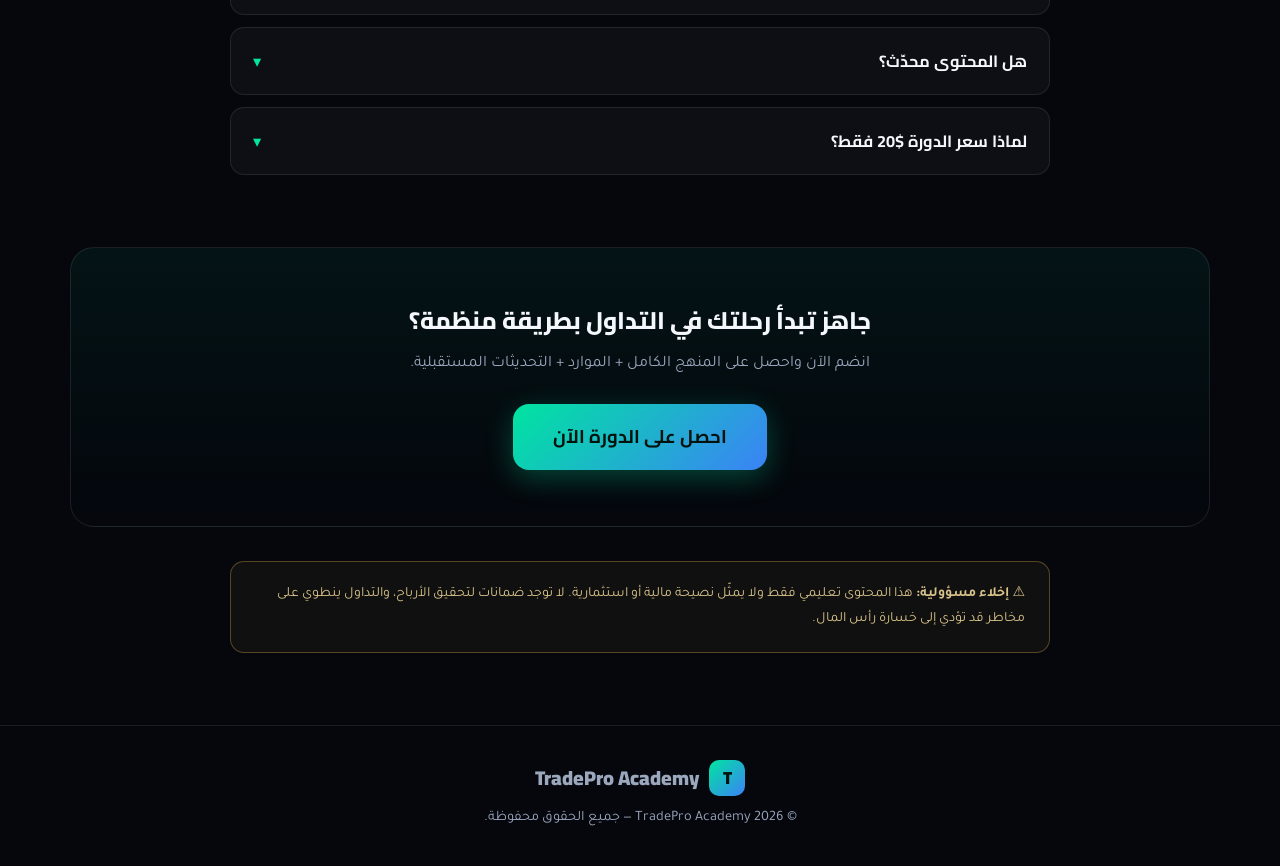
==== commit 214b7fef: "Deploy tradepro-academy-demo (GitHub Pages)" ====
--- a/index.html
+++ b/index.html
@@ -163,7 +163,7 @@
       <div id="instructor-photo-wrap"></div>
       <div>
         <h3 data-s="INSTRUCTOR_NAME">اسم المدرب</h3>
-        <div class="role">مدرب ومحلل أسواق مالية</div>
+        <div class="role">متداول محترف · 10 سنوات خبرة</div>
         <p data-s="INSTRUCTOR_BIO"></p>
         <ul>
           <li><b>الخبرة:</b> <span data-s="INSTRUCTOR_EXPERIENCE"></span></li>
@@ -171,6 +171,7 @@
         </ul>
       </div>
     </div>
+    <div id="instructor-desk-wrap" class="reveal" style="margin-top:22px"></div>
   </div>
 </section>
 
@@ -286,6 +287,10 @@
     w.innerHTML = st.INSTRUCTOR_IMAGE
       ? `<img class="instructor-photo" src="${App.esc(st.INSTRUCTOR_IMAGE)}" alt="${App.esc(st.INSTRUCTOR_NAME)}">`
       : `<div class="instructor-photo ph">👨‍🏫</div>`;
+    const dw = document.getElementById('instructor-desk-wrap');
+    if (dw) dw.innerHTML = st.INSTRUCTOR_IMAGE_2
+      ? `<img src="${App.esc(st.INSTRUCTOR_IMAGE_2)}" alt="${App.esc(st.INSTRUCTOR_NAME)} أثناء التداول" loading="lazy" style="width:100%;border-radius:20px;border:1px solid var(--card-border)">`
+      : '';
     // pricing
     document.getElementById('price-old').textContent = App.fmtPrice(st, 'ORIGINAL_PRICE');
     document.getElementById('price-now').textContent = App.fmtPrice(st, 'COURSE_PRICE');
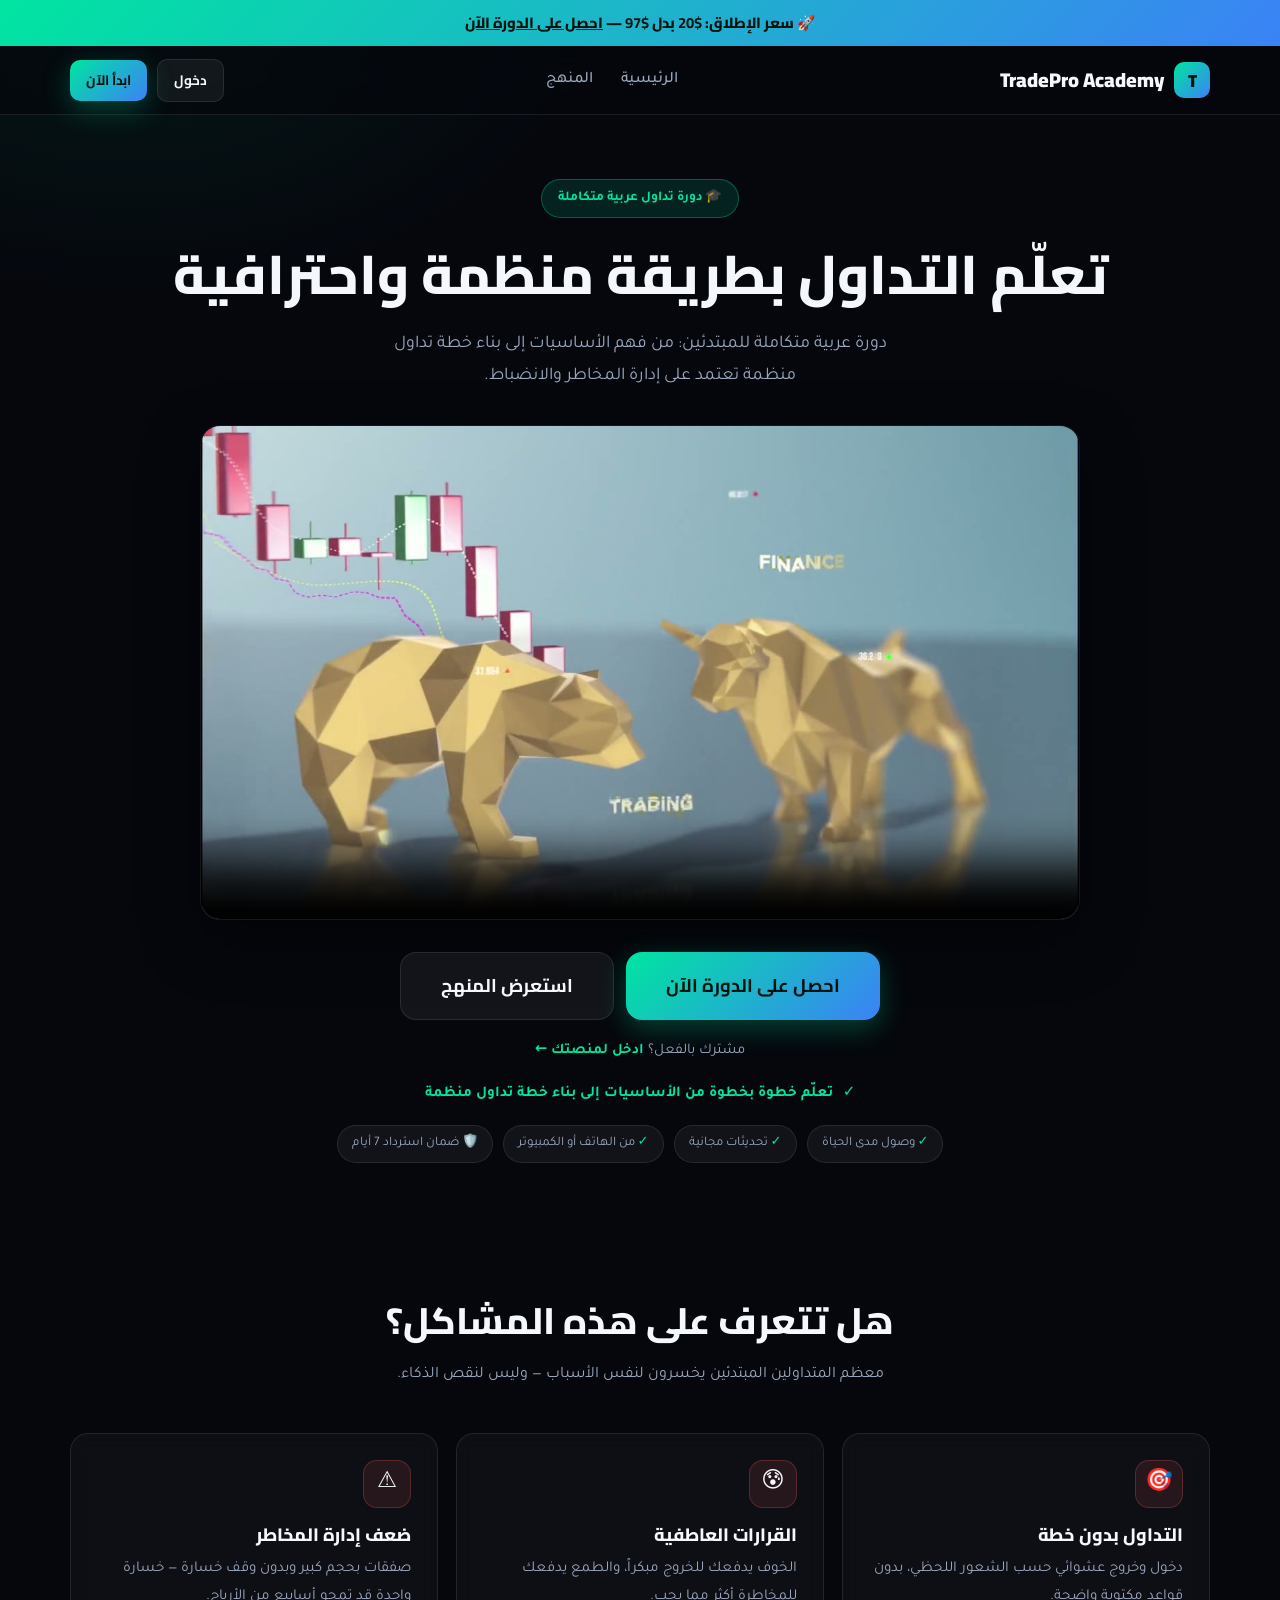
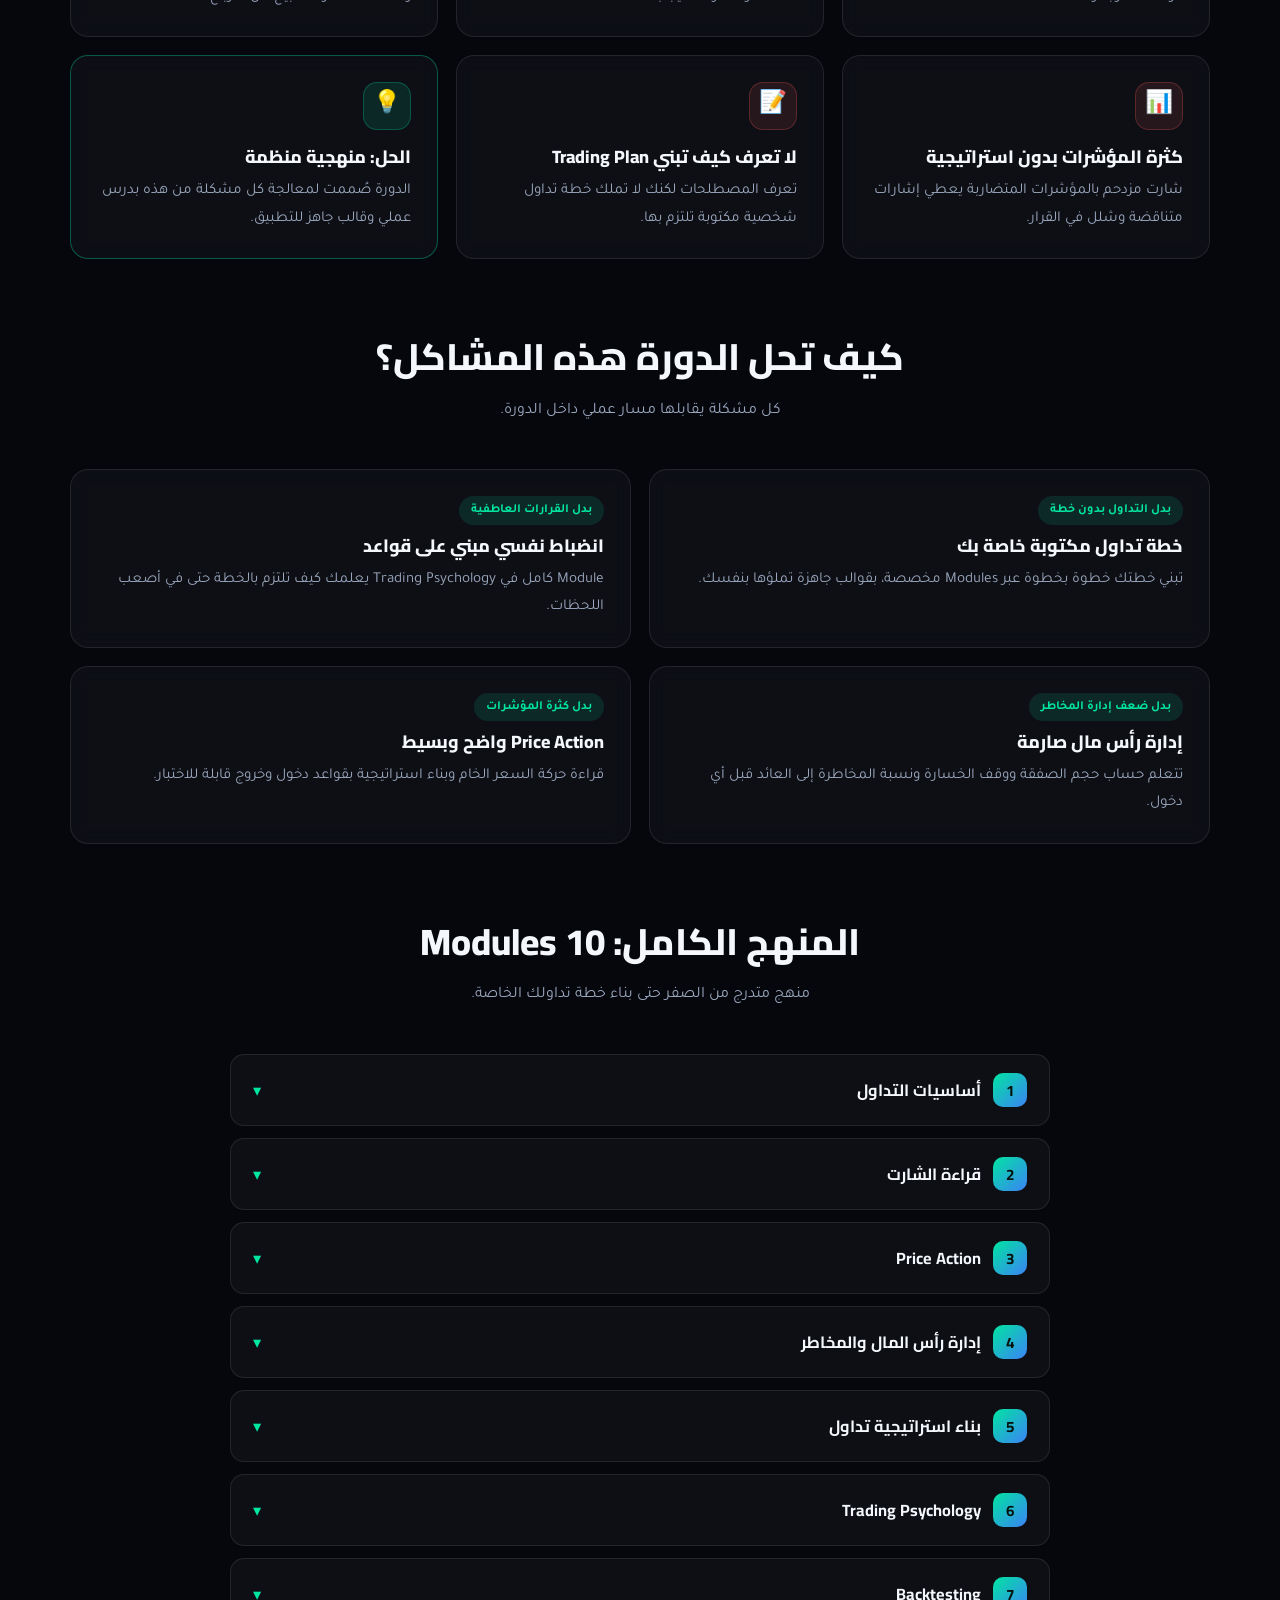
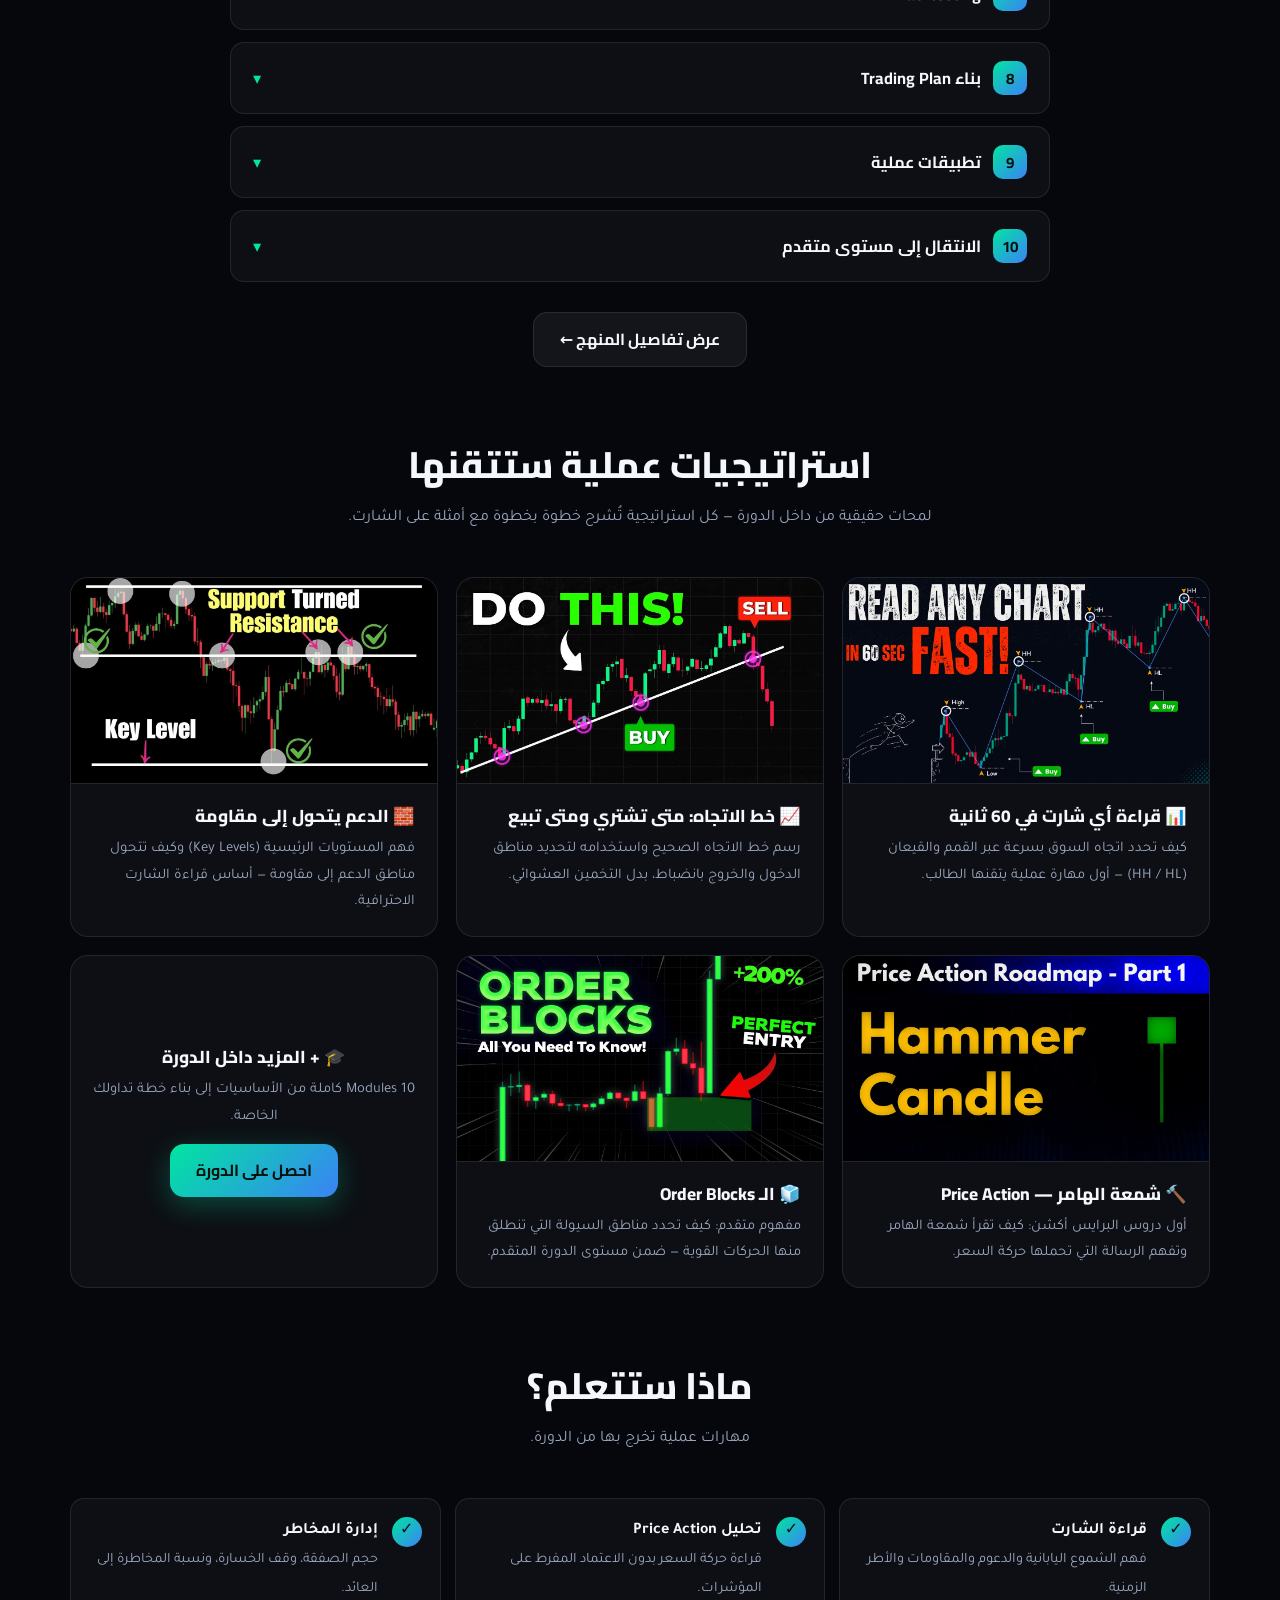
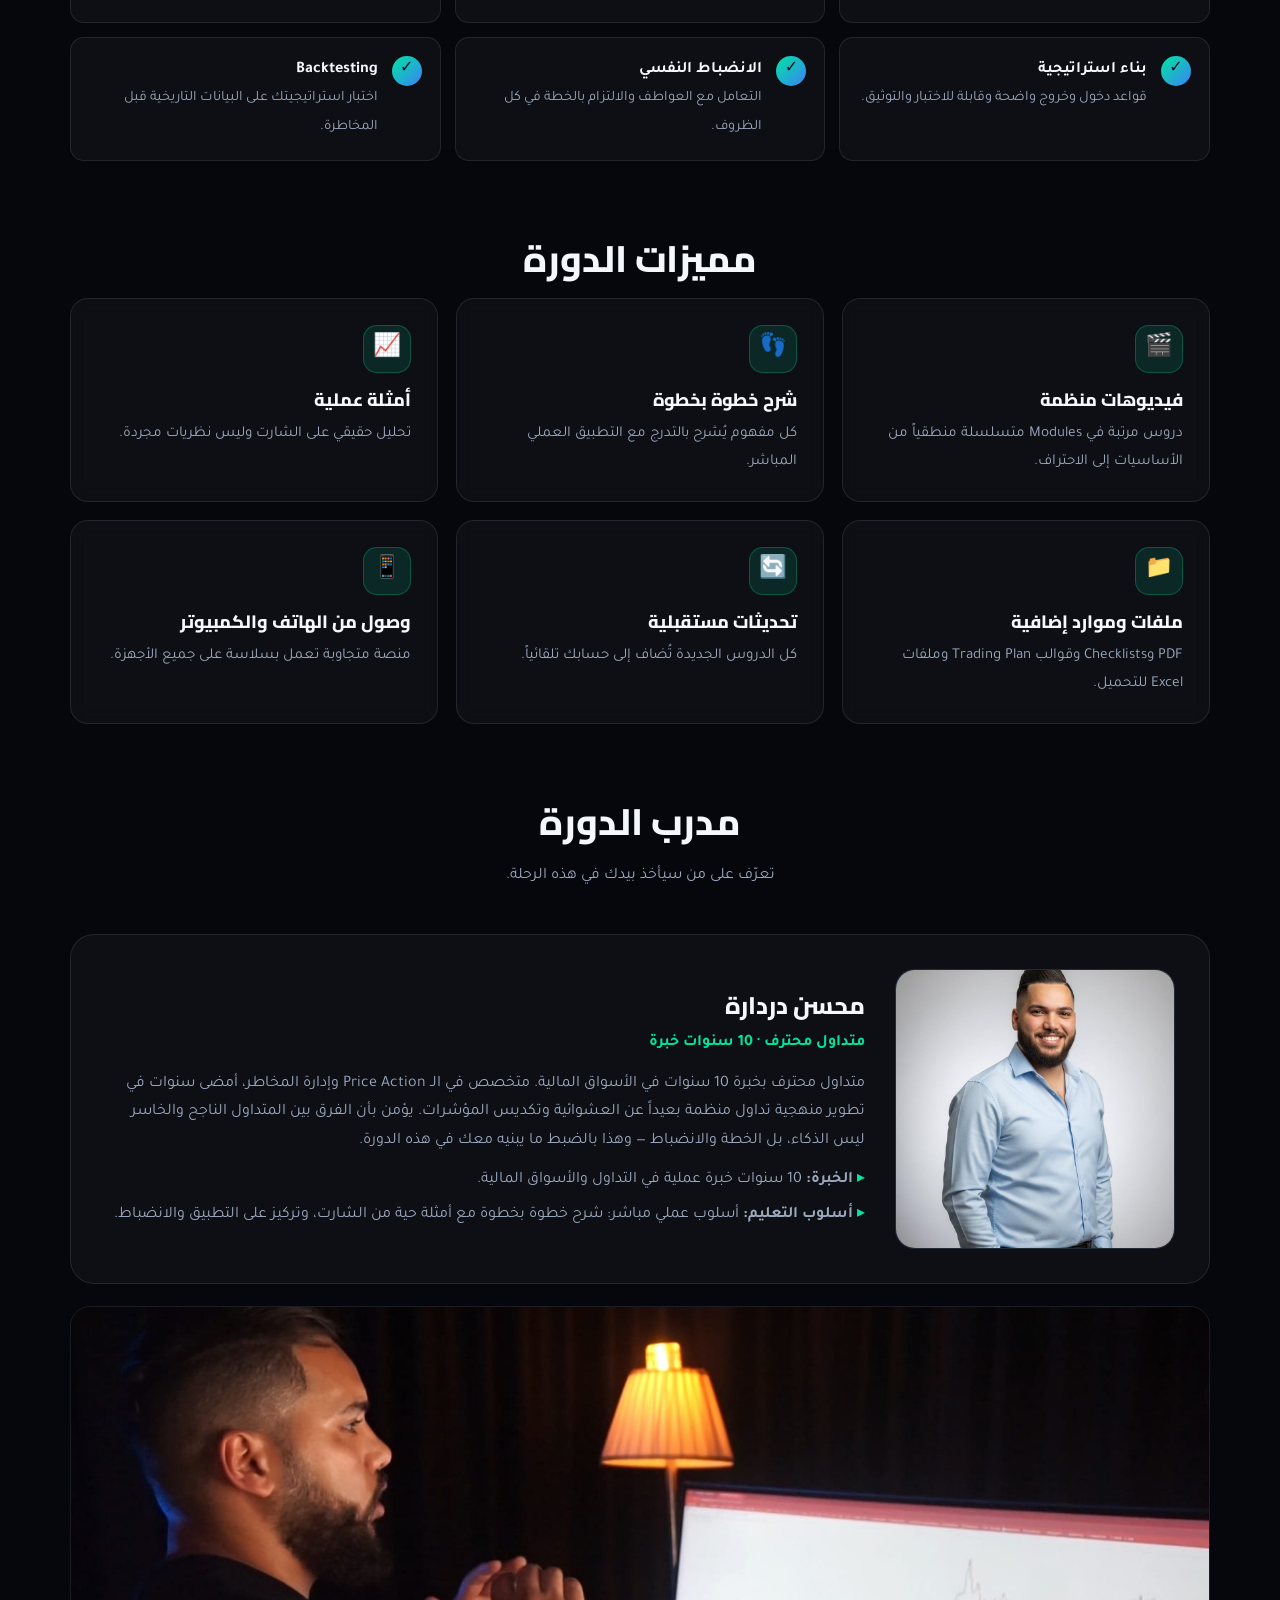
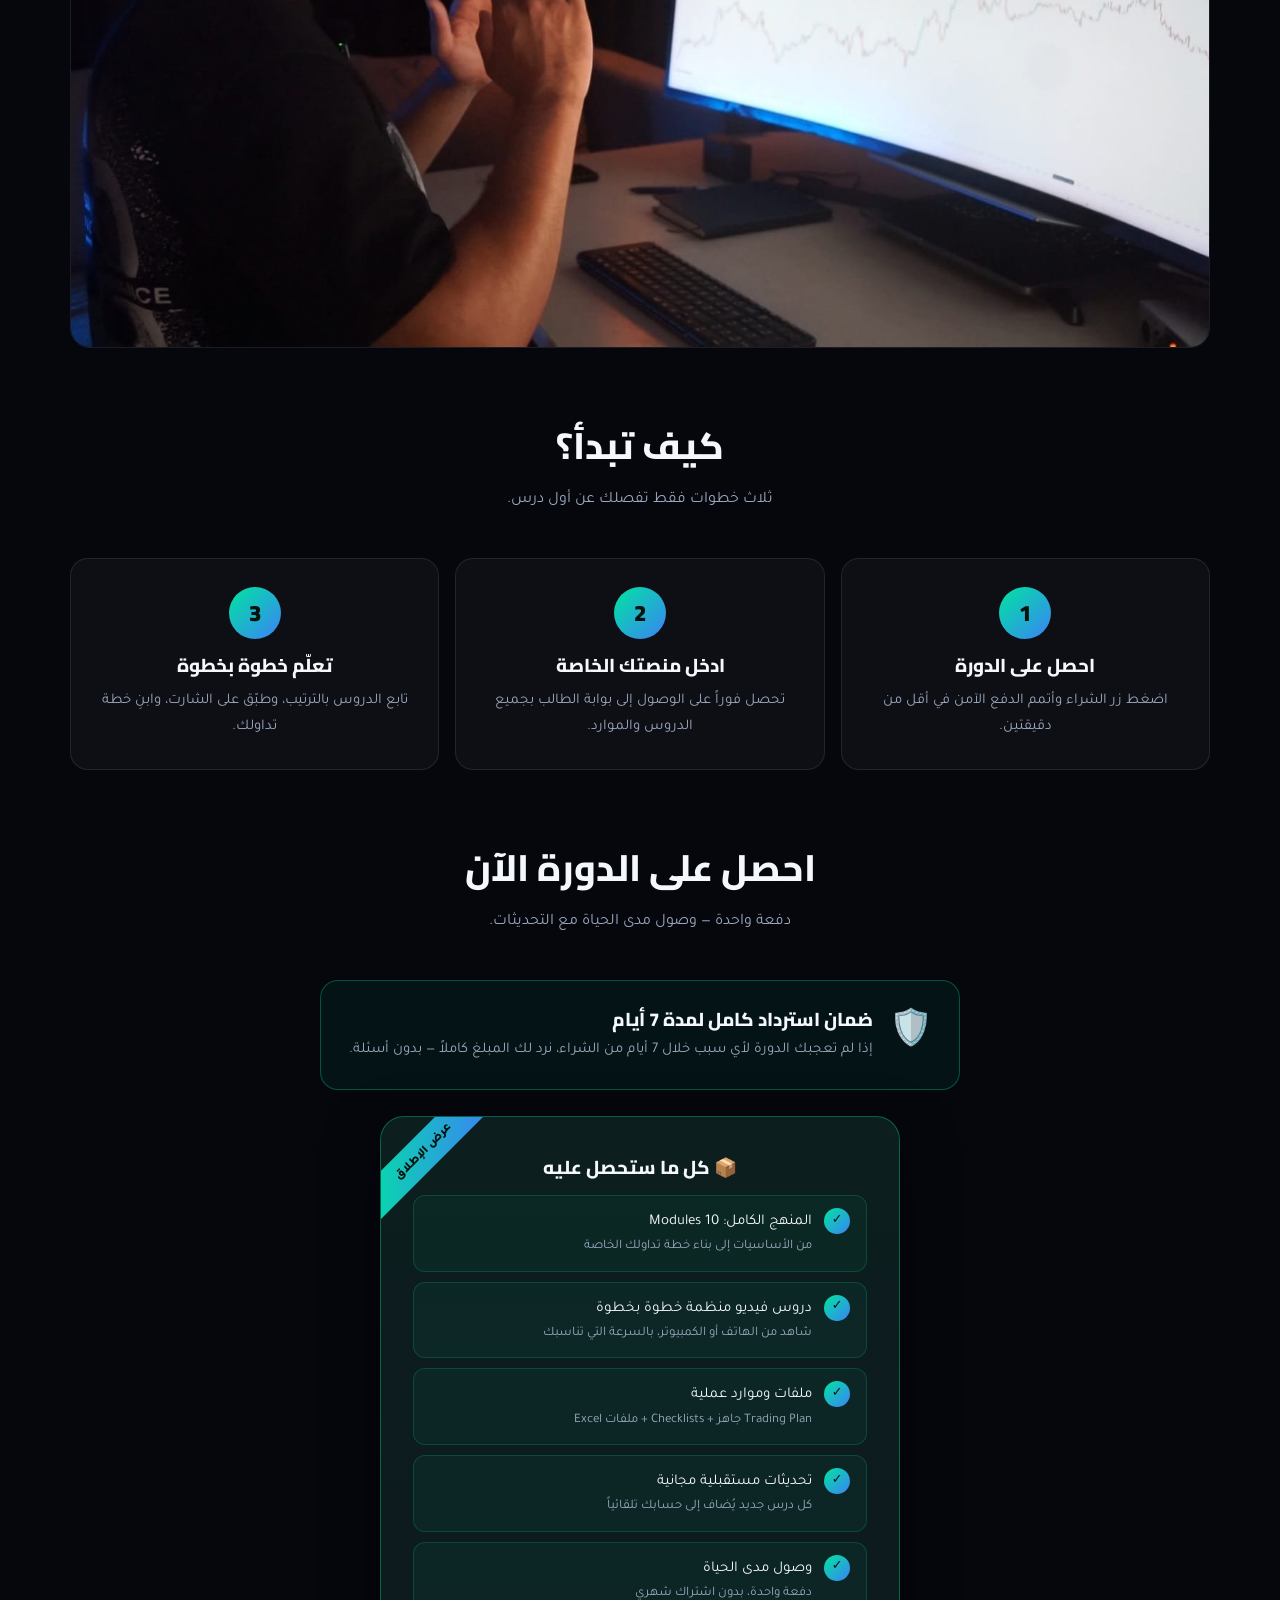
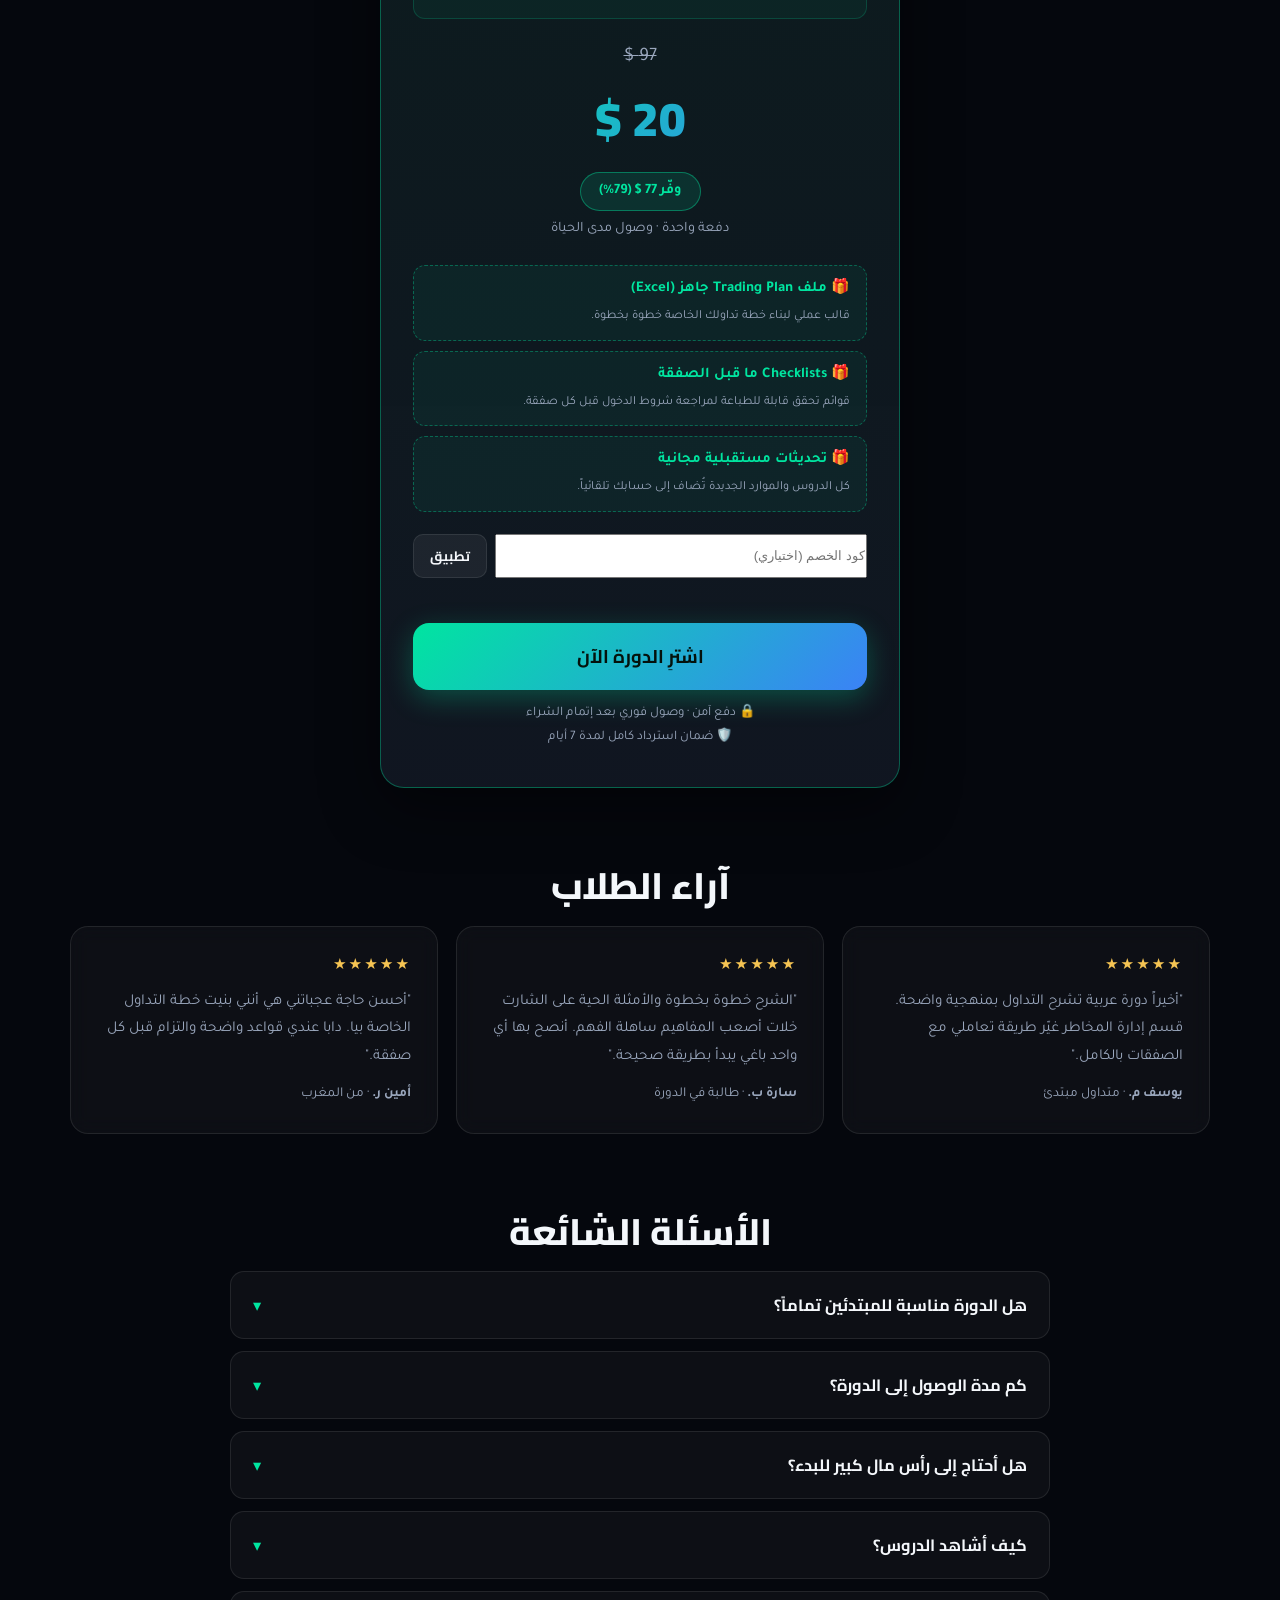
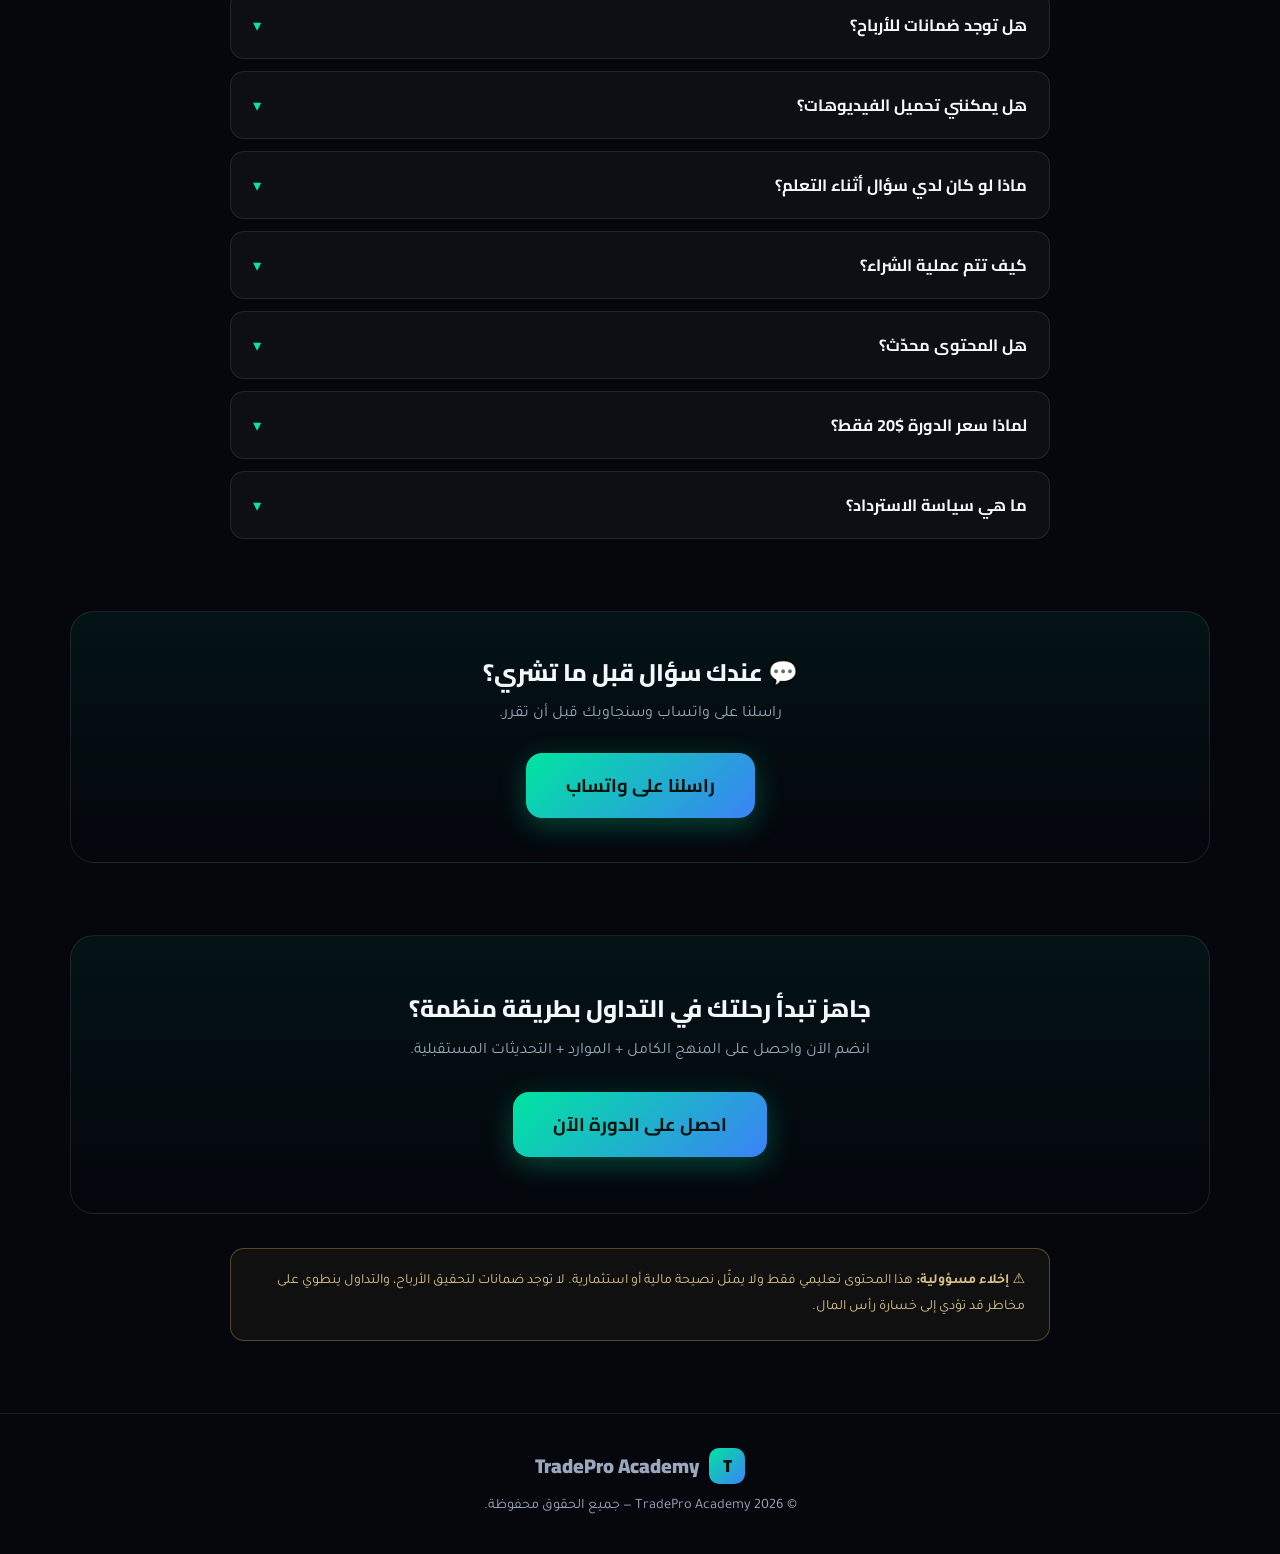
==== commit 1a00a78d: "Deploy tradepro-academy-demo (GitHub Pages)" ====
--- a/index.html
+++ b/index.html
@@ -47,6 +47,7 @@
       <span><b>✓</b> وصول مدى الحياة</span>
       <span><b>✓</b> تحديثات مجانية</span>
       <span><b>✓</b> من الهاتف أو الكمبيوتر</span>
+      <span><b>🛡️</b> ضمان استرداد 7 أيام</span>
     </div>
   </div>
 </section>
@@ -193,6 +194,10 @@
   <div class="container">
     <h2 class="section-title reveal">احصل على الدورة الآن</h2>
     <p class="section-sub reveal">دفعة واحدة — وصول مدى الحياة مع التحديثات.</p>
+    <div class="guarantee-box reveal">
+      <div class="g-icon">🛡️</div>
+      <div><h3>ضمان استرداد كامل لمدة 7 أيام</h3><p>إذا لم تعجبك الدورة لأي سبب خلال 7 أيام من الشراء، نرد لك المبلغ كاملاً — بدون أسئلة.</p></div>
+    </div>
     <div class="pricing-wrap">
       <div class="pricing-card reveal">
         <div class="limited">عرض الإطلاق</div>
@@ -215,7 +220,7 @@
         </div>
         <div class="coupon-msg" id="coupon-msg"></div>
         <button class="btn btn-primary btn-lg btn-block" id="buy-btn">اشترِ الدورة الآن</button>
-        <p style="color:var(--muted);font-size:.82rem;margin-top:12px">🔒 دفع آمن · وصول فوري بعد إتمام الشراء</p>
+        <p style="color:var(--muted);font-size:.82rem;margin-top:12px">🔒 دفع آمن · وصول فوري بعد إتمام الشراء<br>🛡️ ضمان استرداد كامل لمدة 7 أيام</p>
       </div>
     </div>
   </div>
--- a/css/style.css
+++ b/css/style.css
@@ -305,6 +305,12 @@
   color:#04120c;display:grid;place-items:center;font-weight:900;font-size:.8rem}
 .value-stack li small{display:block;color:var(--muted);font-size:.82rem}
 
+.guarantee-box{max-width:640px;margin:0 auto 26px;display:flex;gap:16px;align-items:center;
+  background:rgba(0,229,160,.06);border:1px solid rgba(0,229,160,.3);border-radius:18px;padding:22px 26px}
+.guarantee-box .g-icon{font-size:2.2rem;flex:none}
+.guarantee-box h3{margin-bottom:4px}
+.guarantee-box p{color:var(--muted);font-size:.93rem}
+
 /* ---------- strategies gallery ---------- */
 .strat-grid{display:grid;gap:18px}
 @media(min-width:720px){.strat-grid{grid-template-columns:repeat(2,1fr)}}
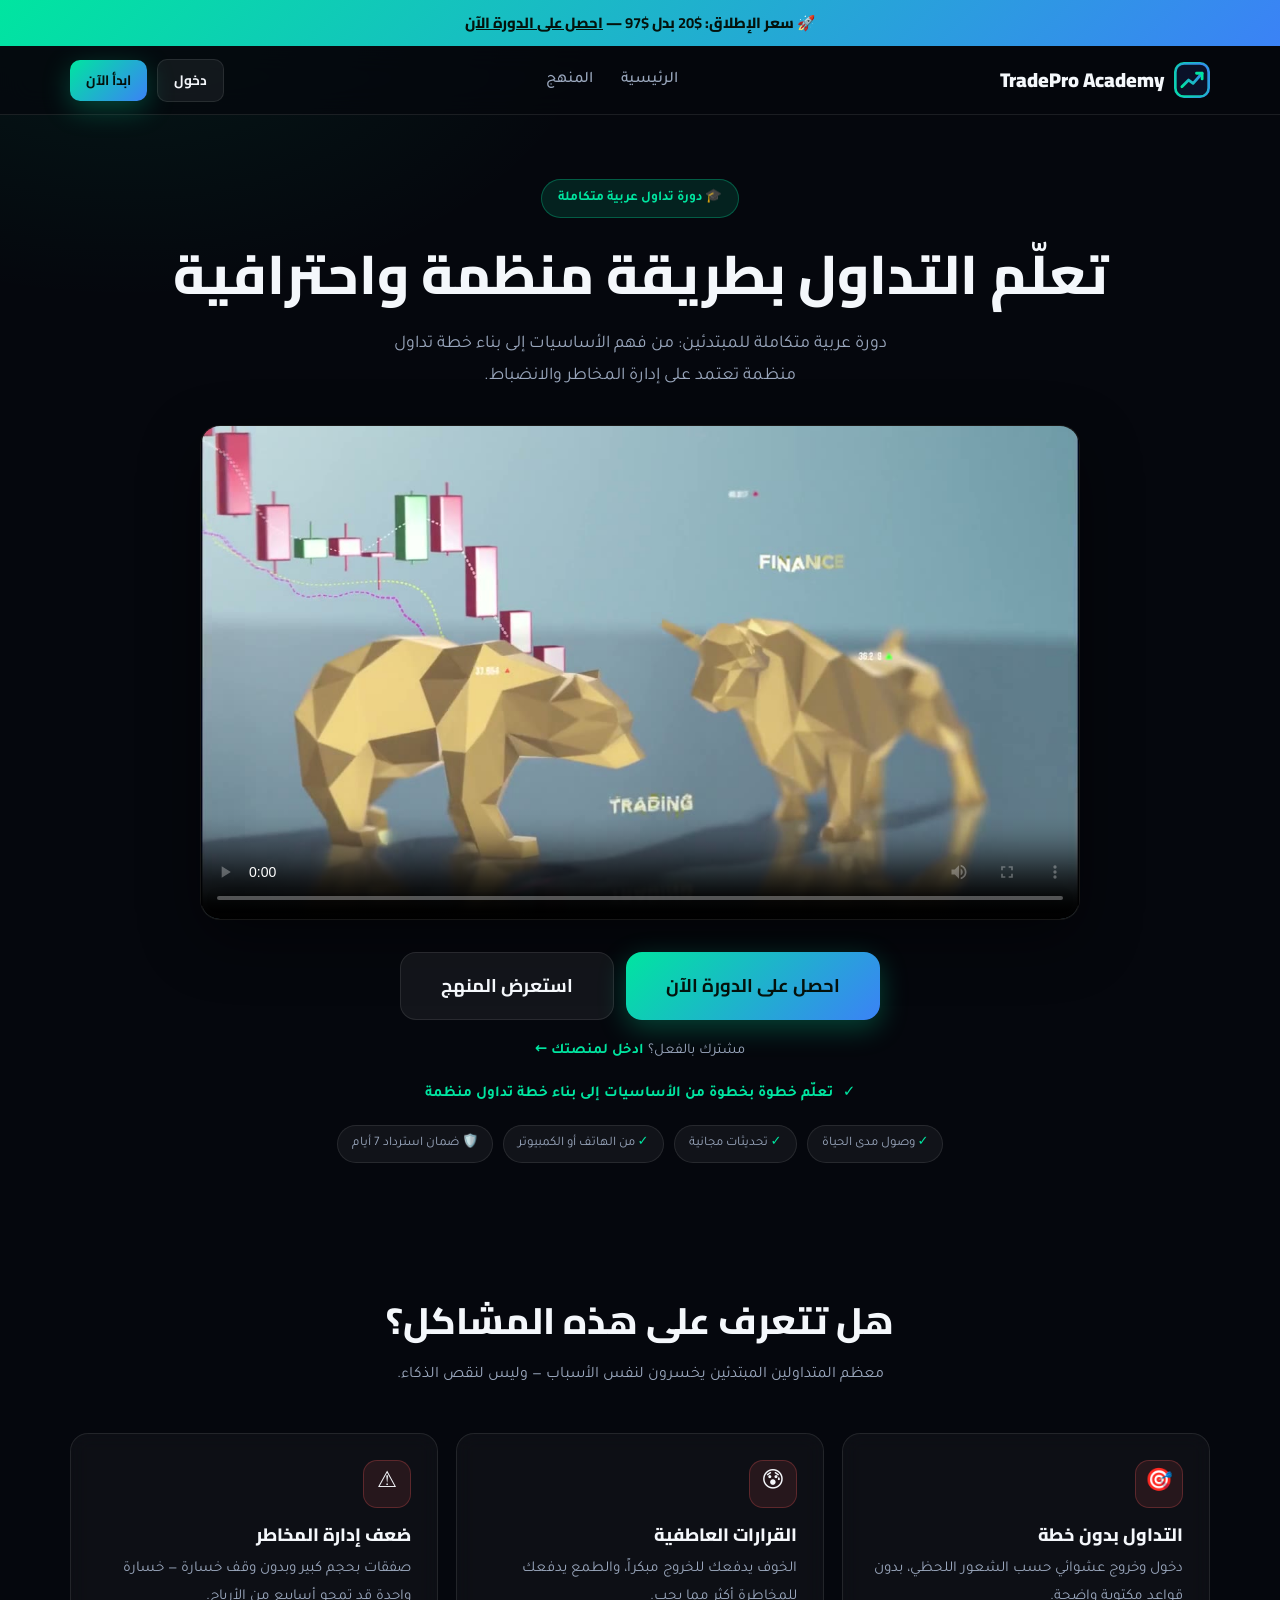
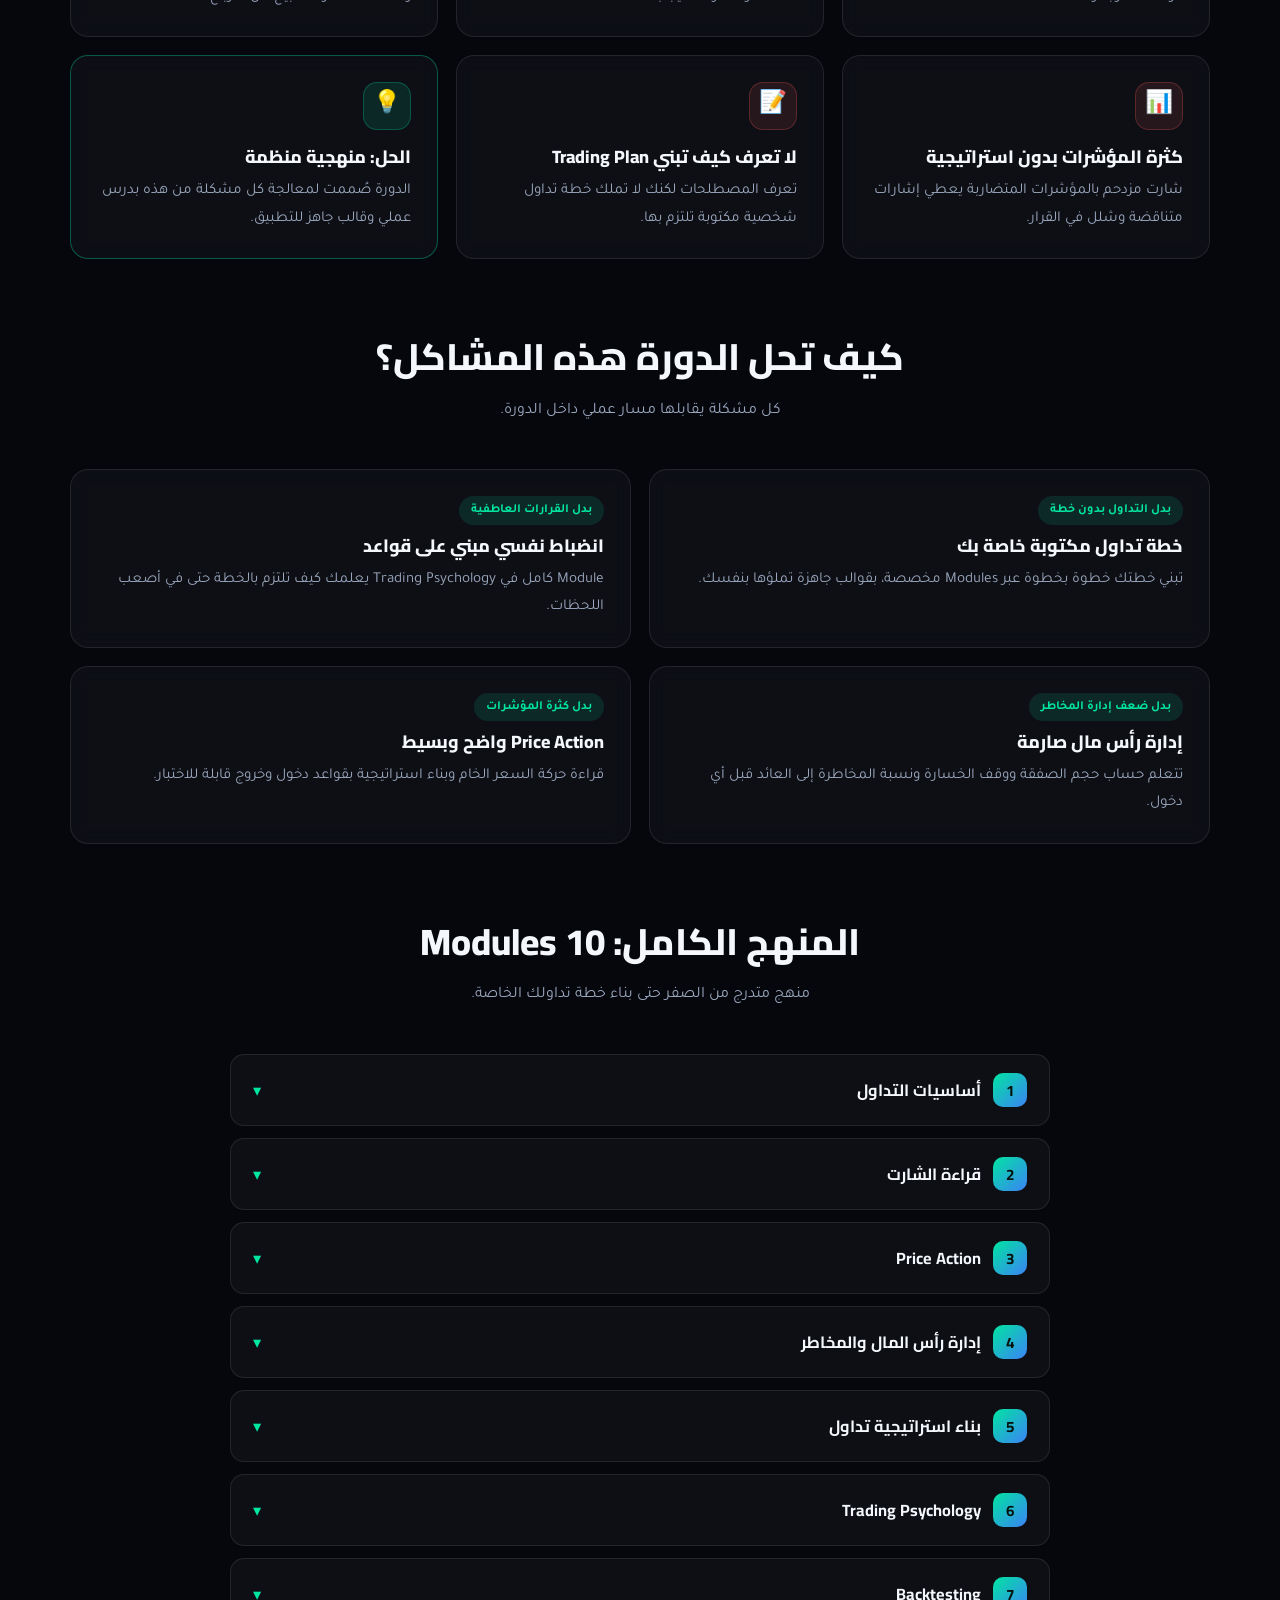
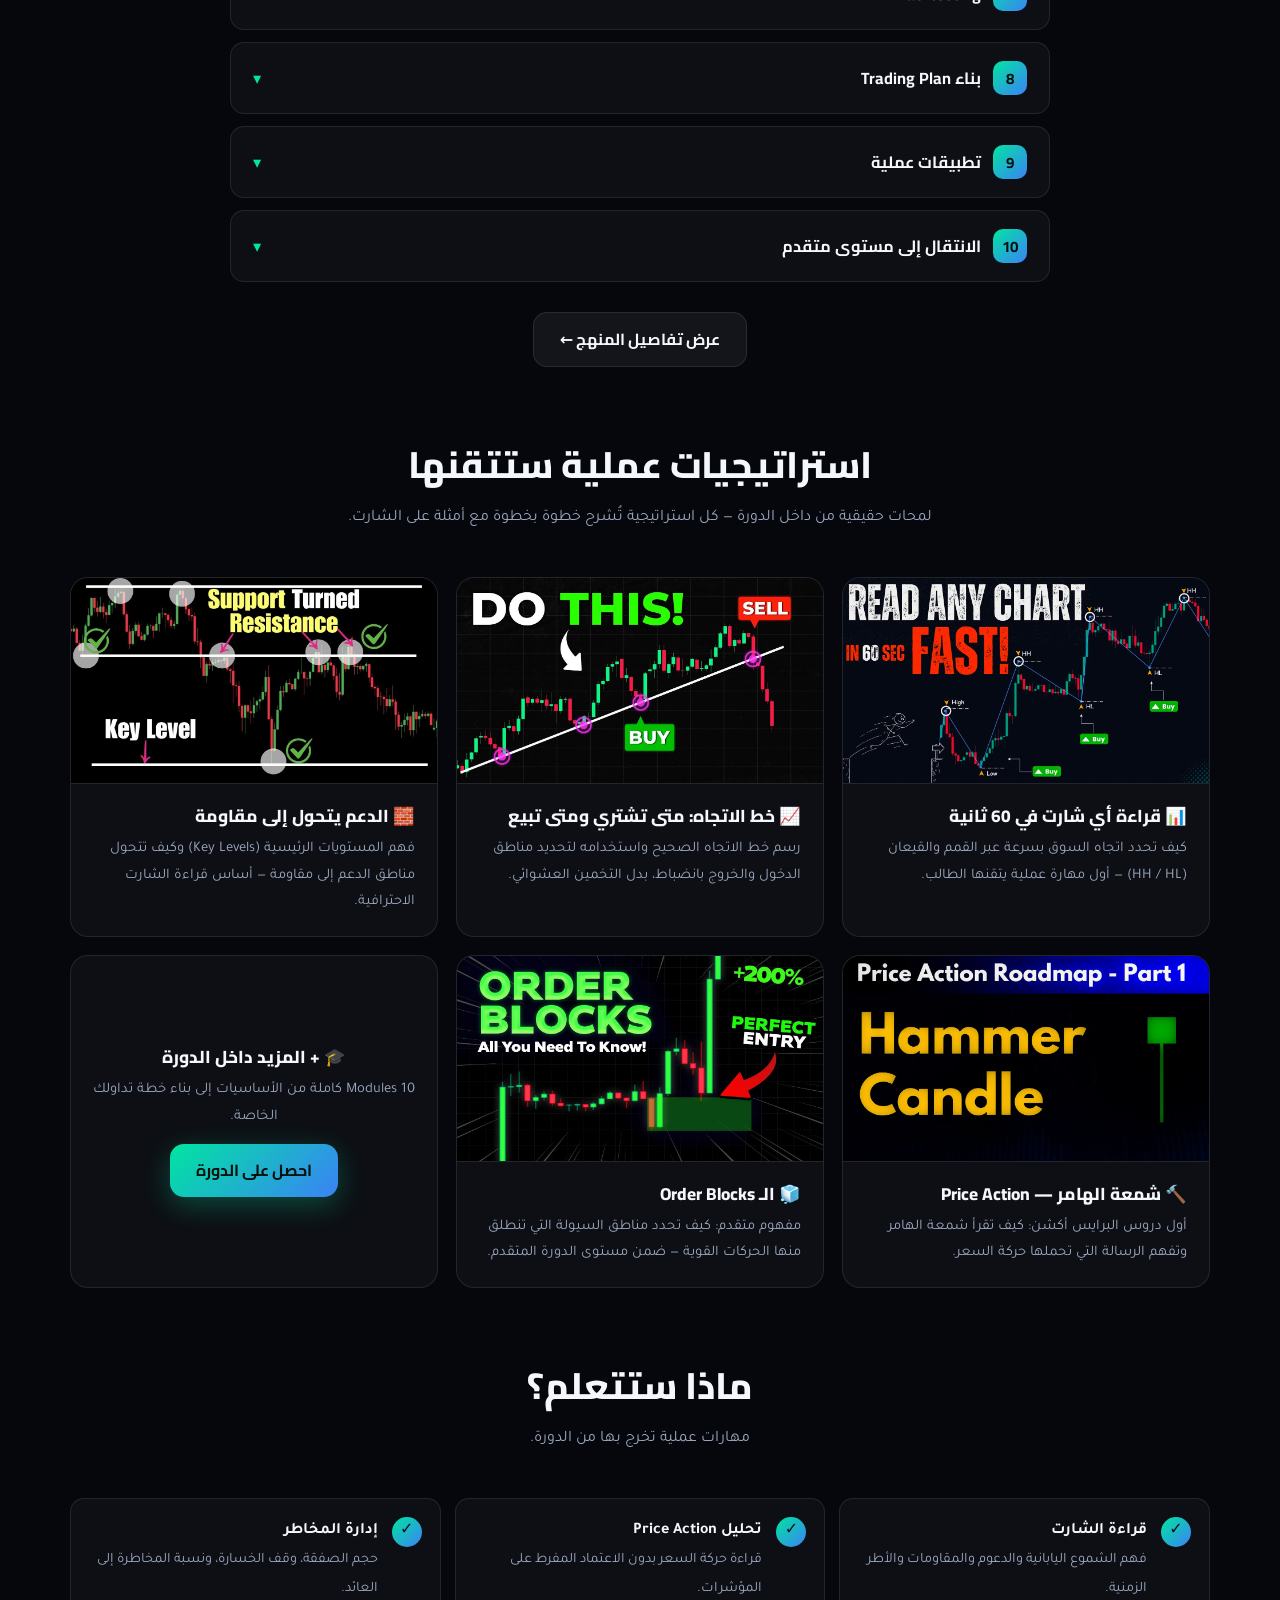
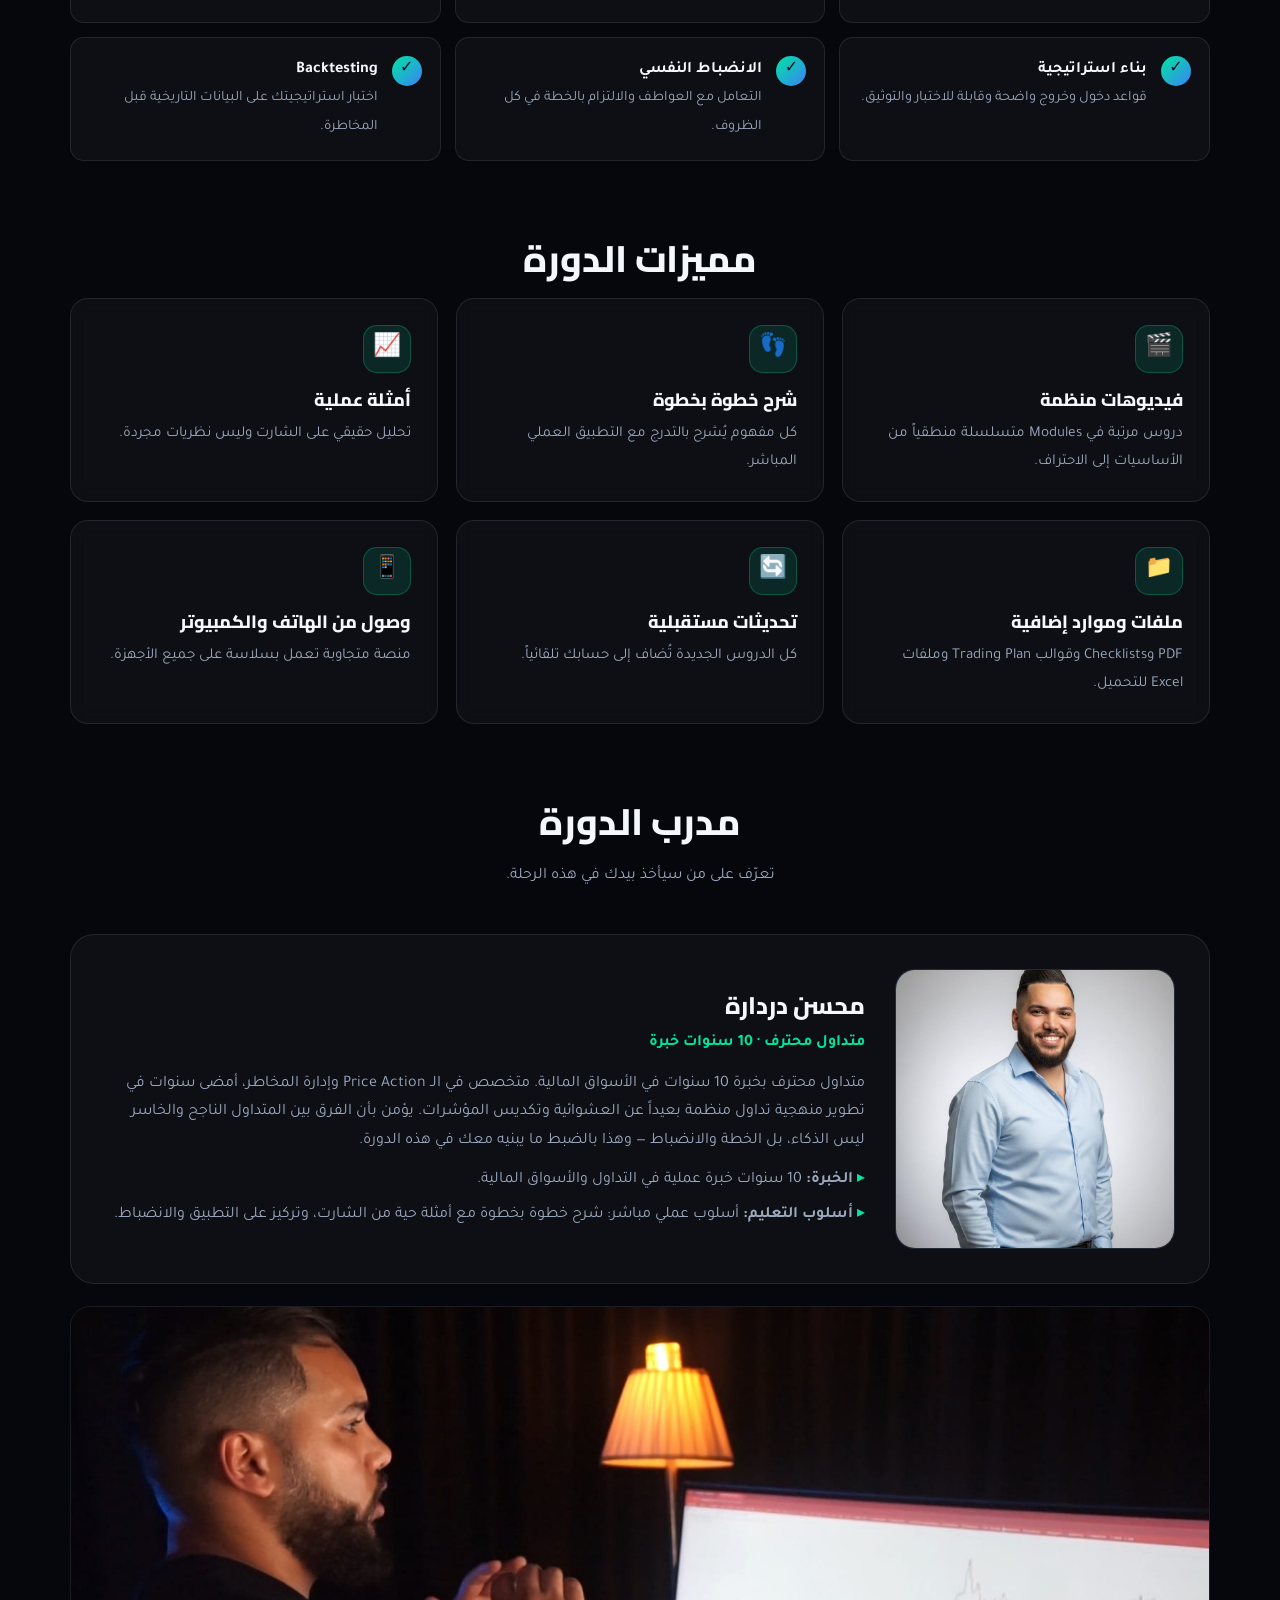
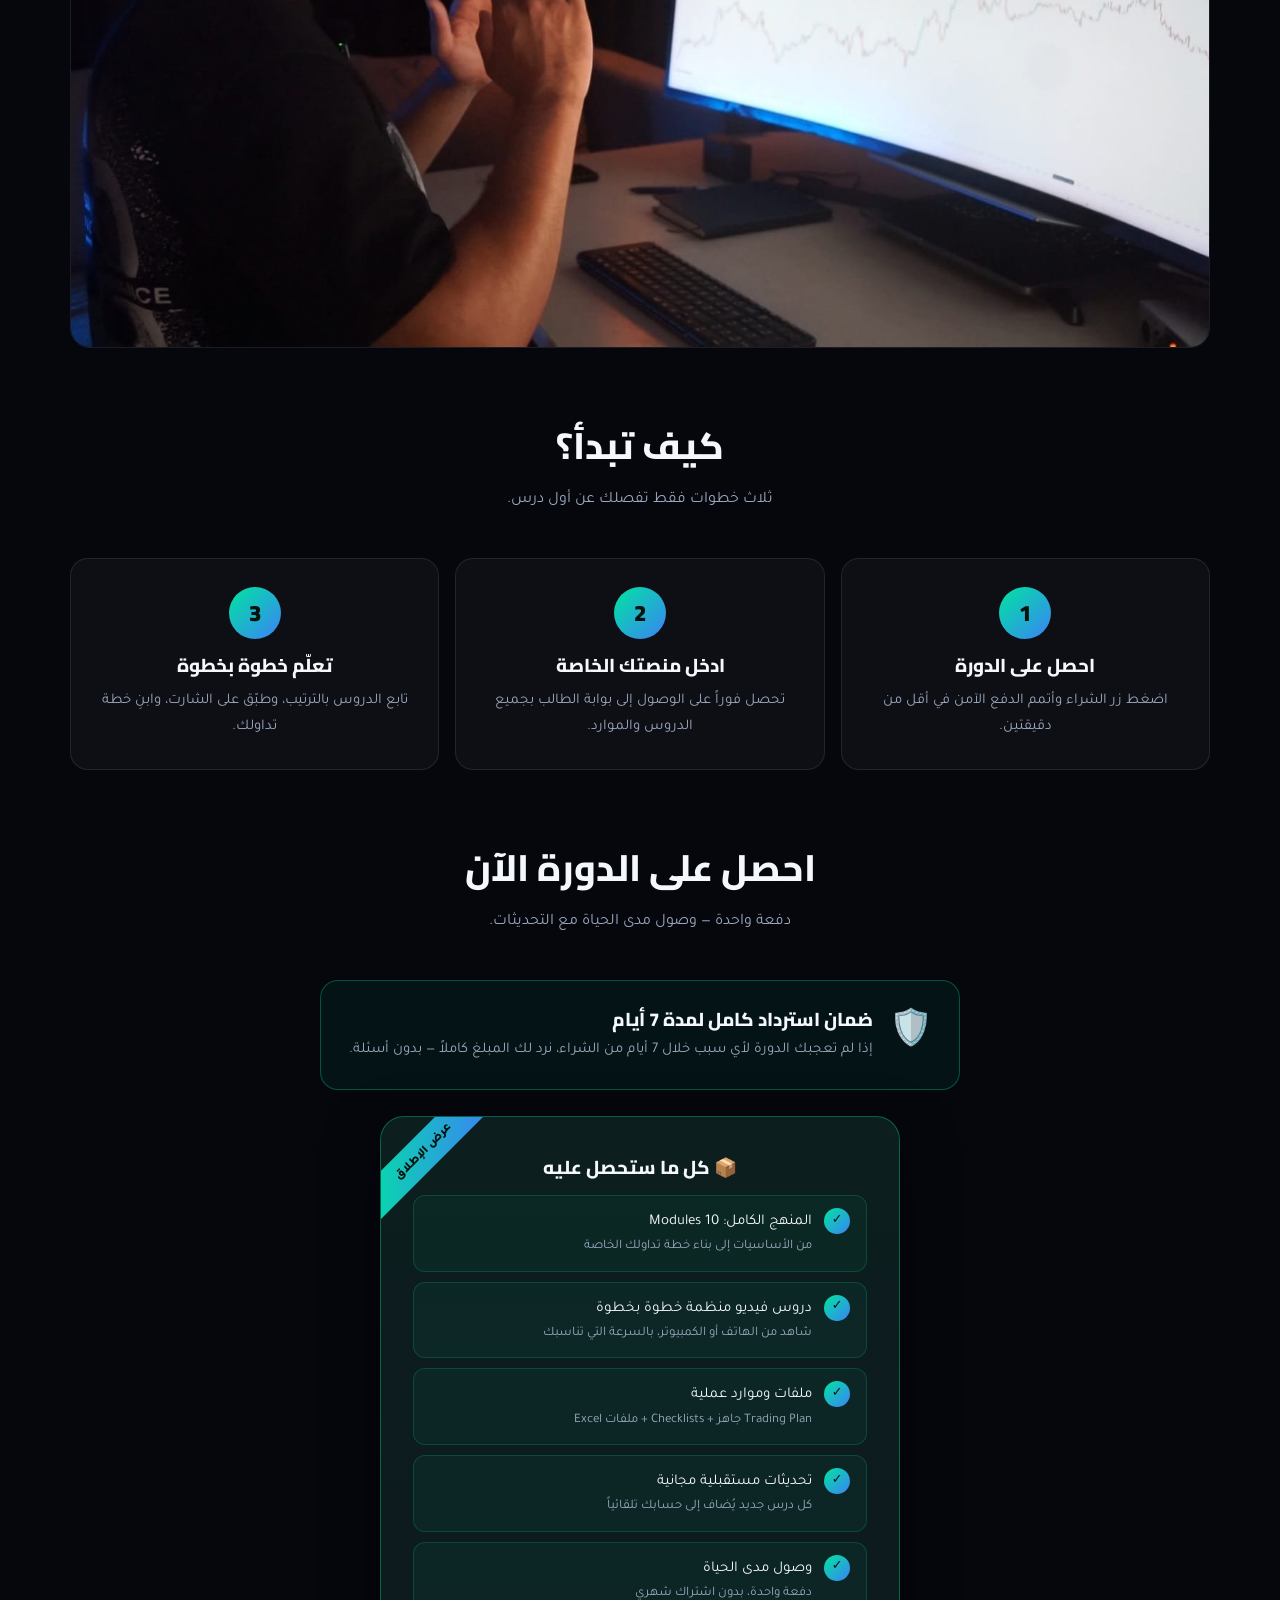
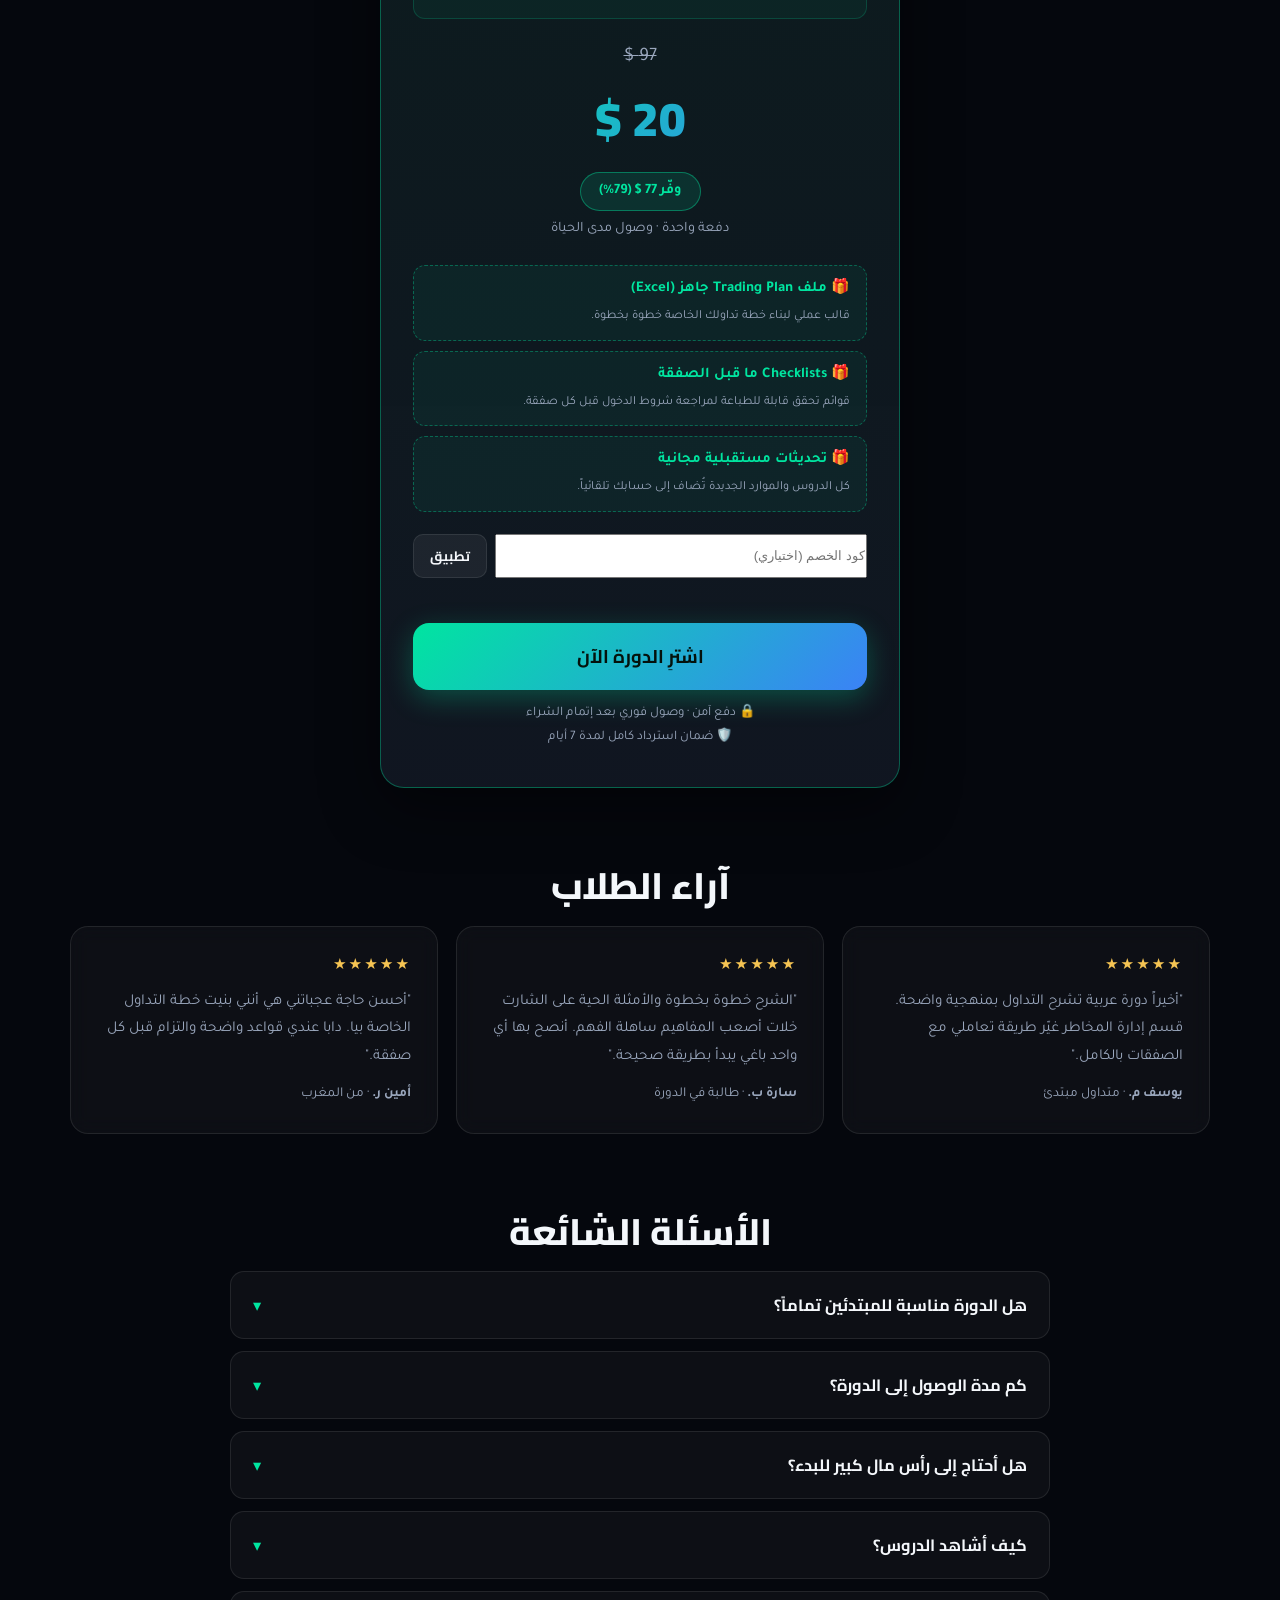
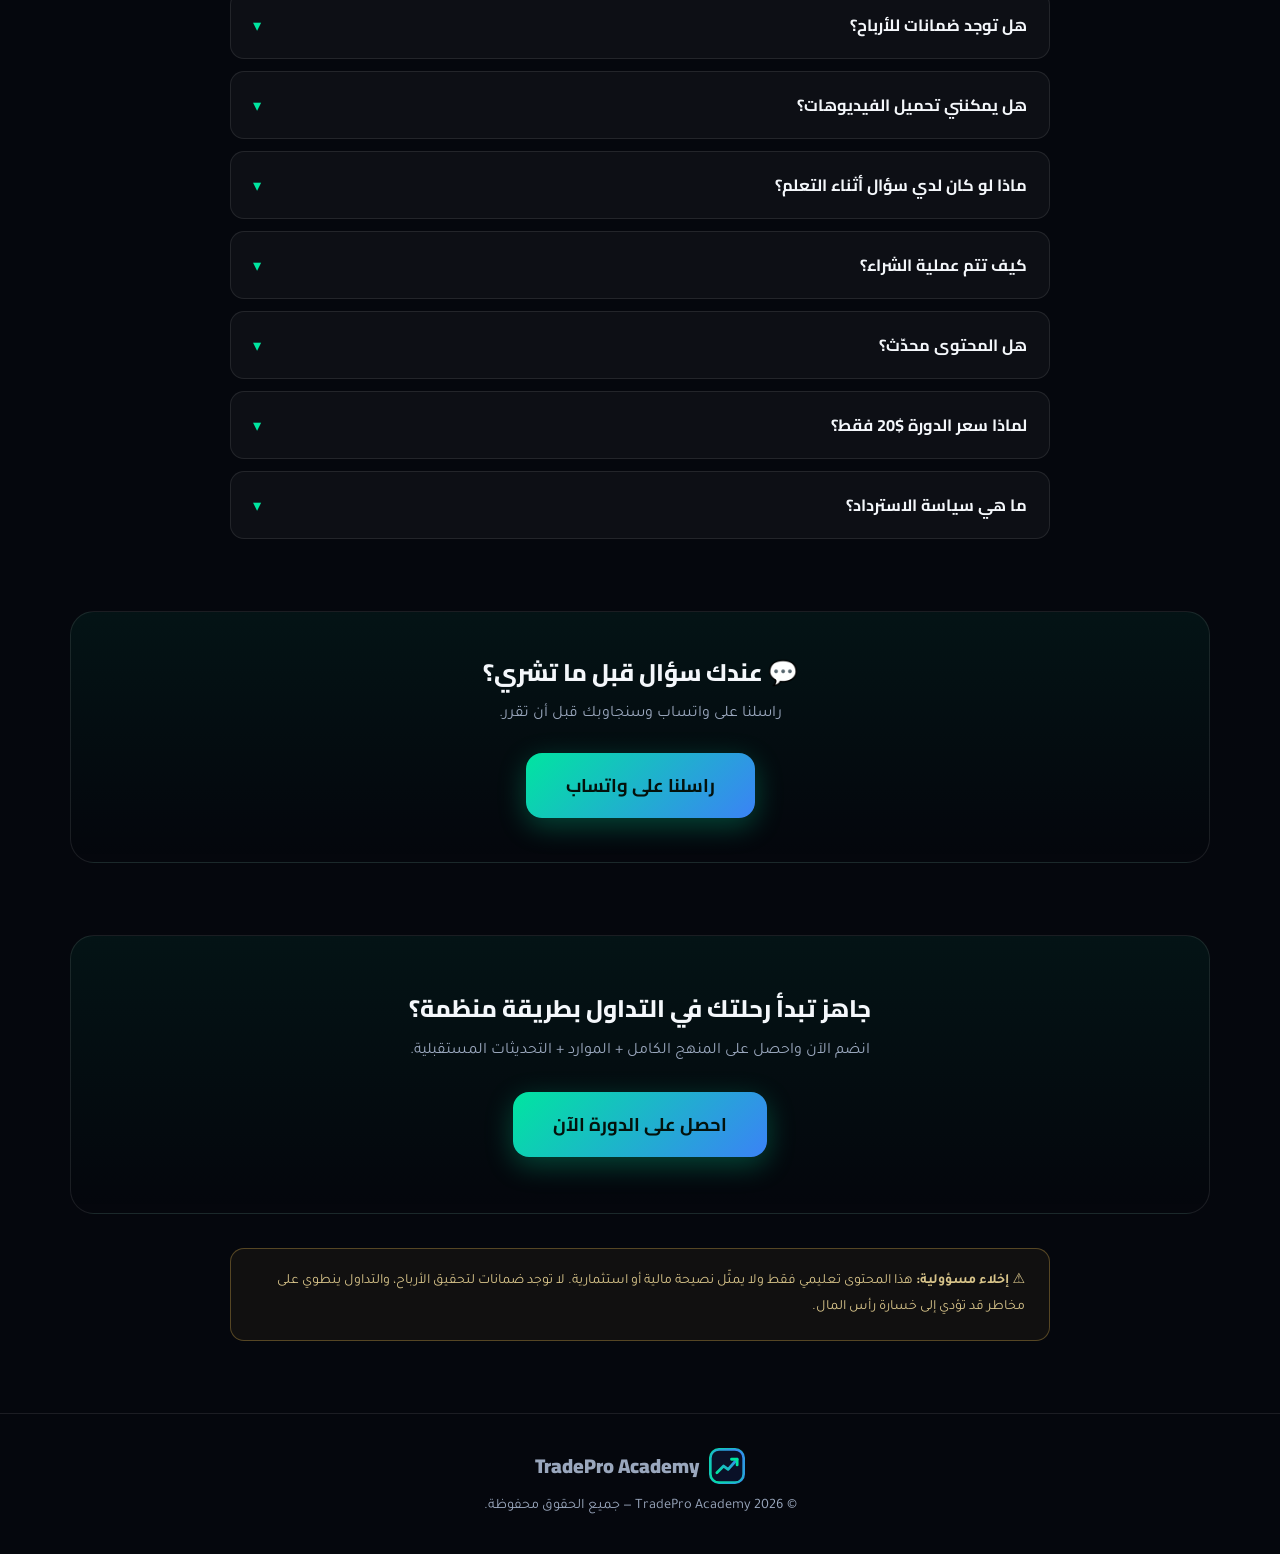
==== commit c4a8c16e: "Deploy tradepro-academy-demo (GitHub Pages)" ====
--- a/index.html
+++ b/index.html
@@ -8,13 +8,13 @@
 <meta property="og:type" content="website">
 <meta property="og:title" content="">
 <meta property="og:description" content="">
-<meta property="og:image" content="">
+<meta property="og:image" content="https://bofrahi12.github.io/tradepro-academy-demo/images/og-image.jpg">
 <meta name="theme-color" content="#05070d">
 <link rel="preconnect" href="https://fonts.googleapis.com">
 <link rel="preconnect" href="https://fonts.gstatic.com" crossorigin>
 <link href="https://fonts.googleapis.com/css2?family=Cairo:wght@600;700;800;900&family=Tajawal:wght@400;500;700&display=swap" rel="stylesheet">
 <link rel="stylesheet" href="css/style.css">
-<link rel="icon" href="data:image/svg+xml,<svg xmlns='http://www.w3.org/2000/svg' viewBox='0 0 100 100'><rect width='100' height='100' rx='22' fill='%2300e5a0'/><text x='50' y='68' font-size='52' text-anchor='middle' font-family='sans-serif' font-weight='900' fill='%2304120c'>T</text></svg>">
+<link rel="icon" href="images/logo.svg">
 <script src="js/config.js"></script>
 <script src="js/store.js"></script>
 <script src="js/app.js"></script>
@@ -269,7 +269,7 @@
 
 <footer class="site-footer">
   <div class="container">
-    <div class="logo" style="justify-content:center;margin-bottom:10px"><span class="logo-mark">T</span><span data-s="COURSE_NAME">TradePro Academy</span></div>
+    <div class="logo" style="justify-content:center;margin-bottom:10px"><img class="logo-mark" src="images/logo.svg" alt="TradePro Academy"><span data-s="COURSE_NAME">TradePro Academy</span></div>
     <p>© 2026 <span data-s="COURSE_NAME">TradePro Academy</span> — جميع الحقوق محفوظة.</p>
   </div>
 </footer>
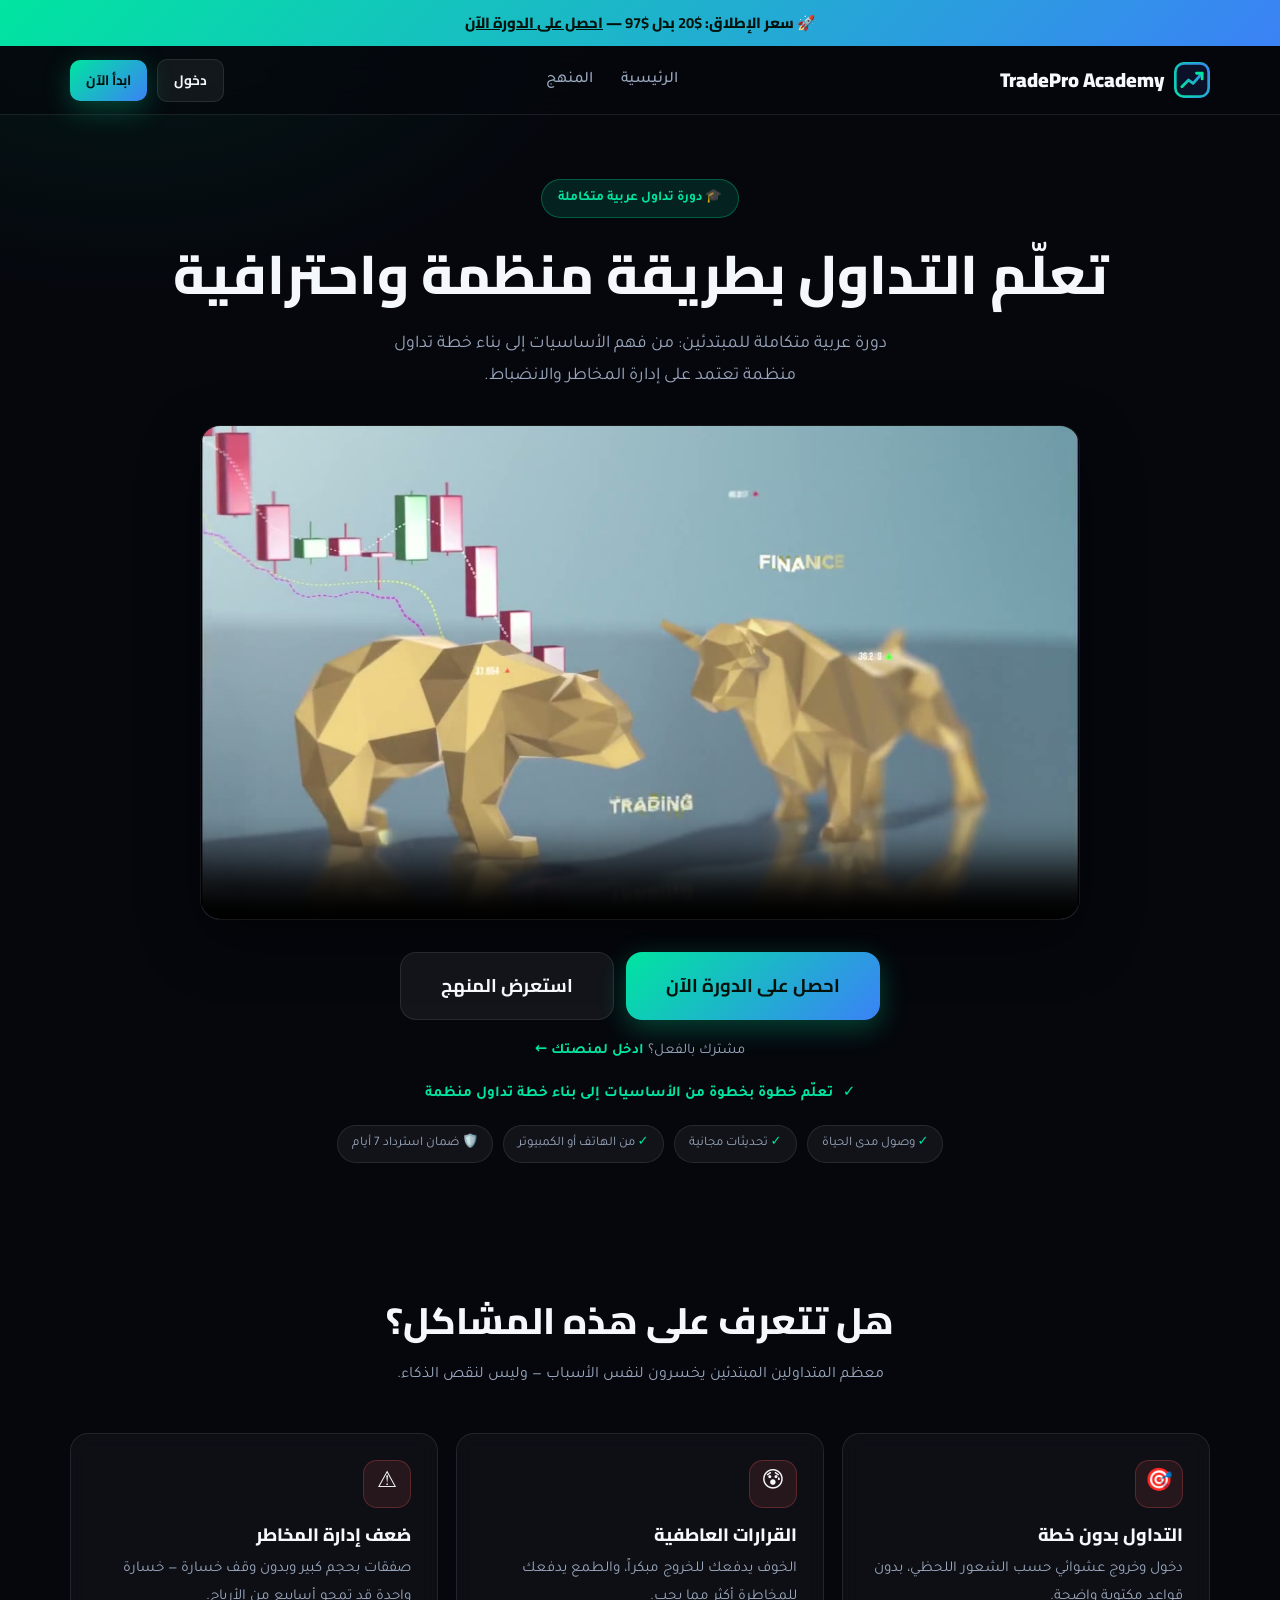
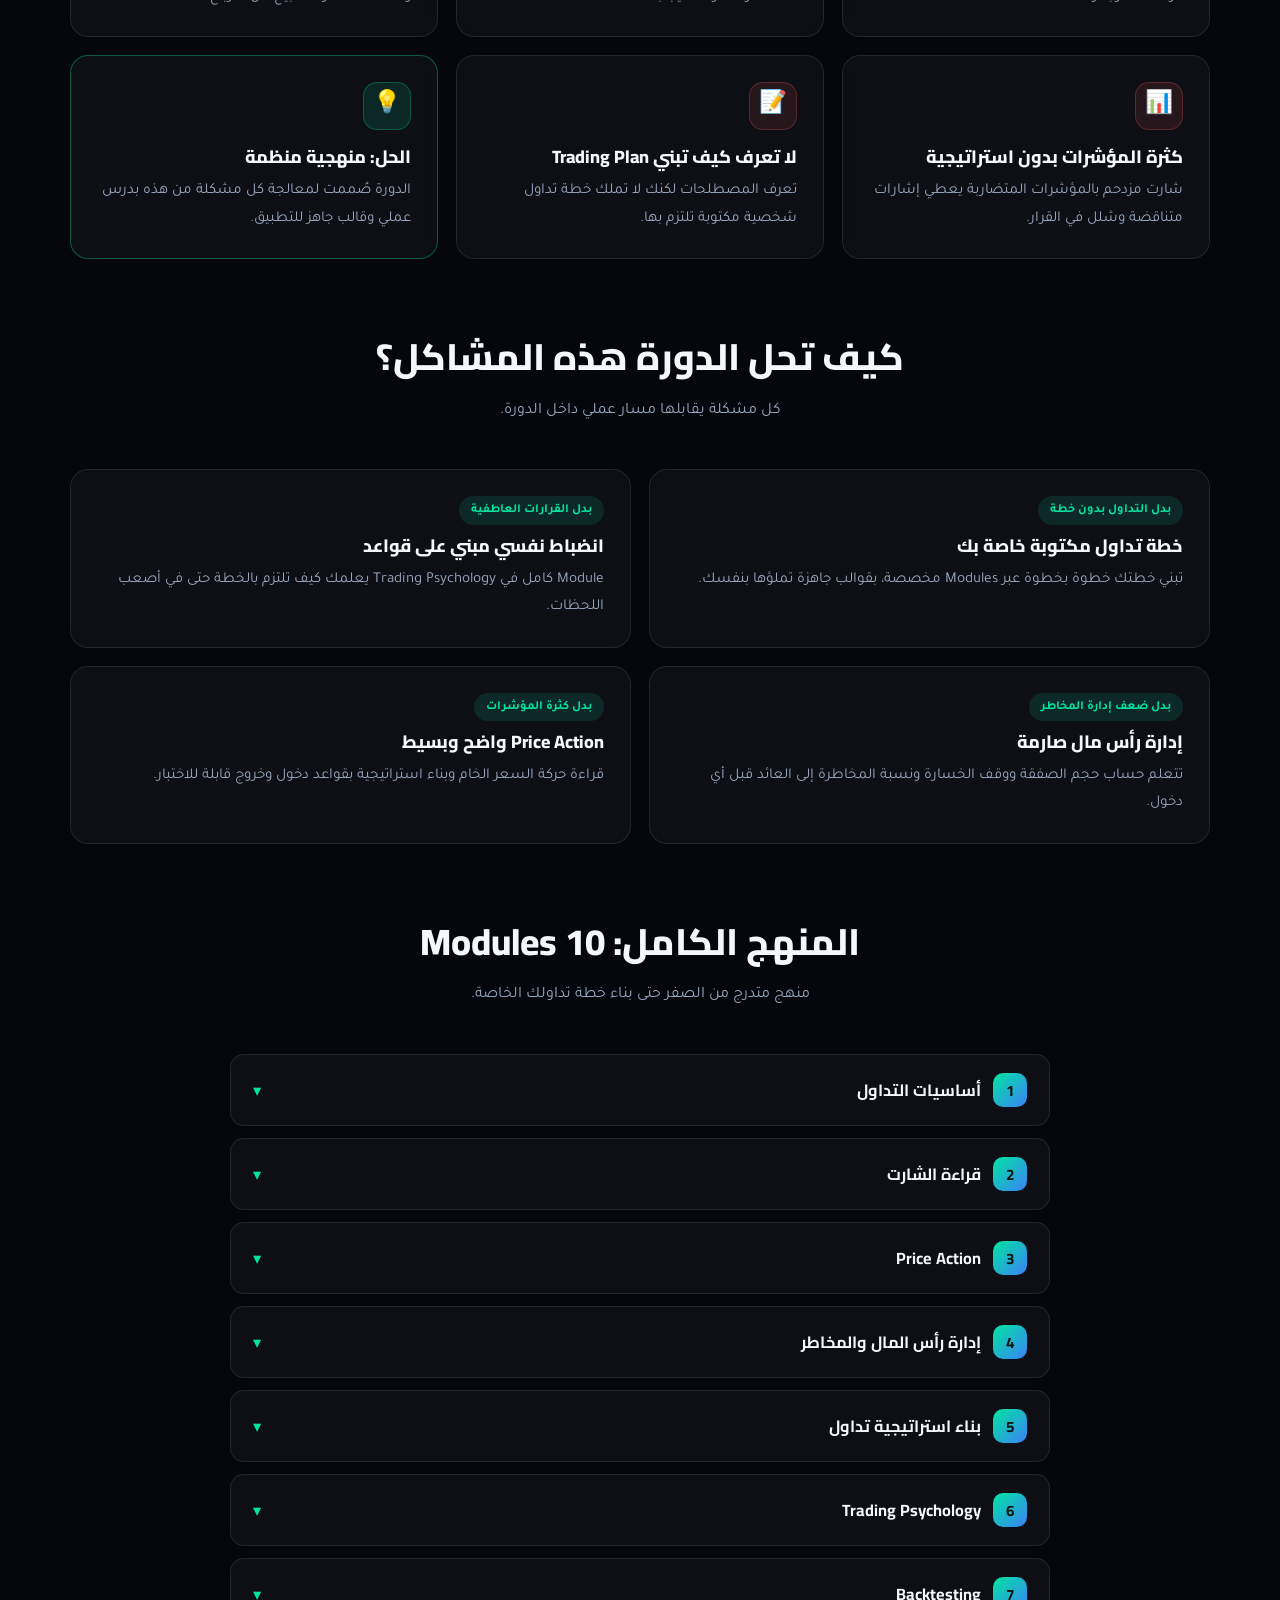
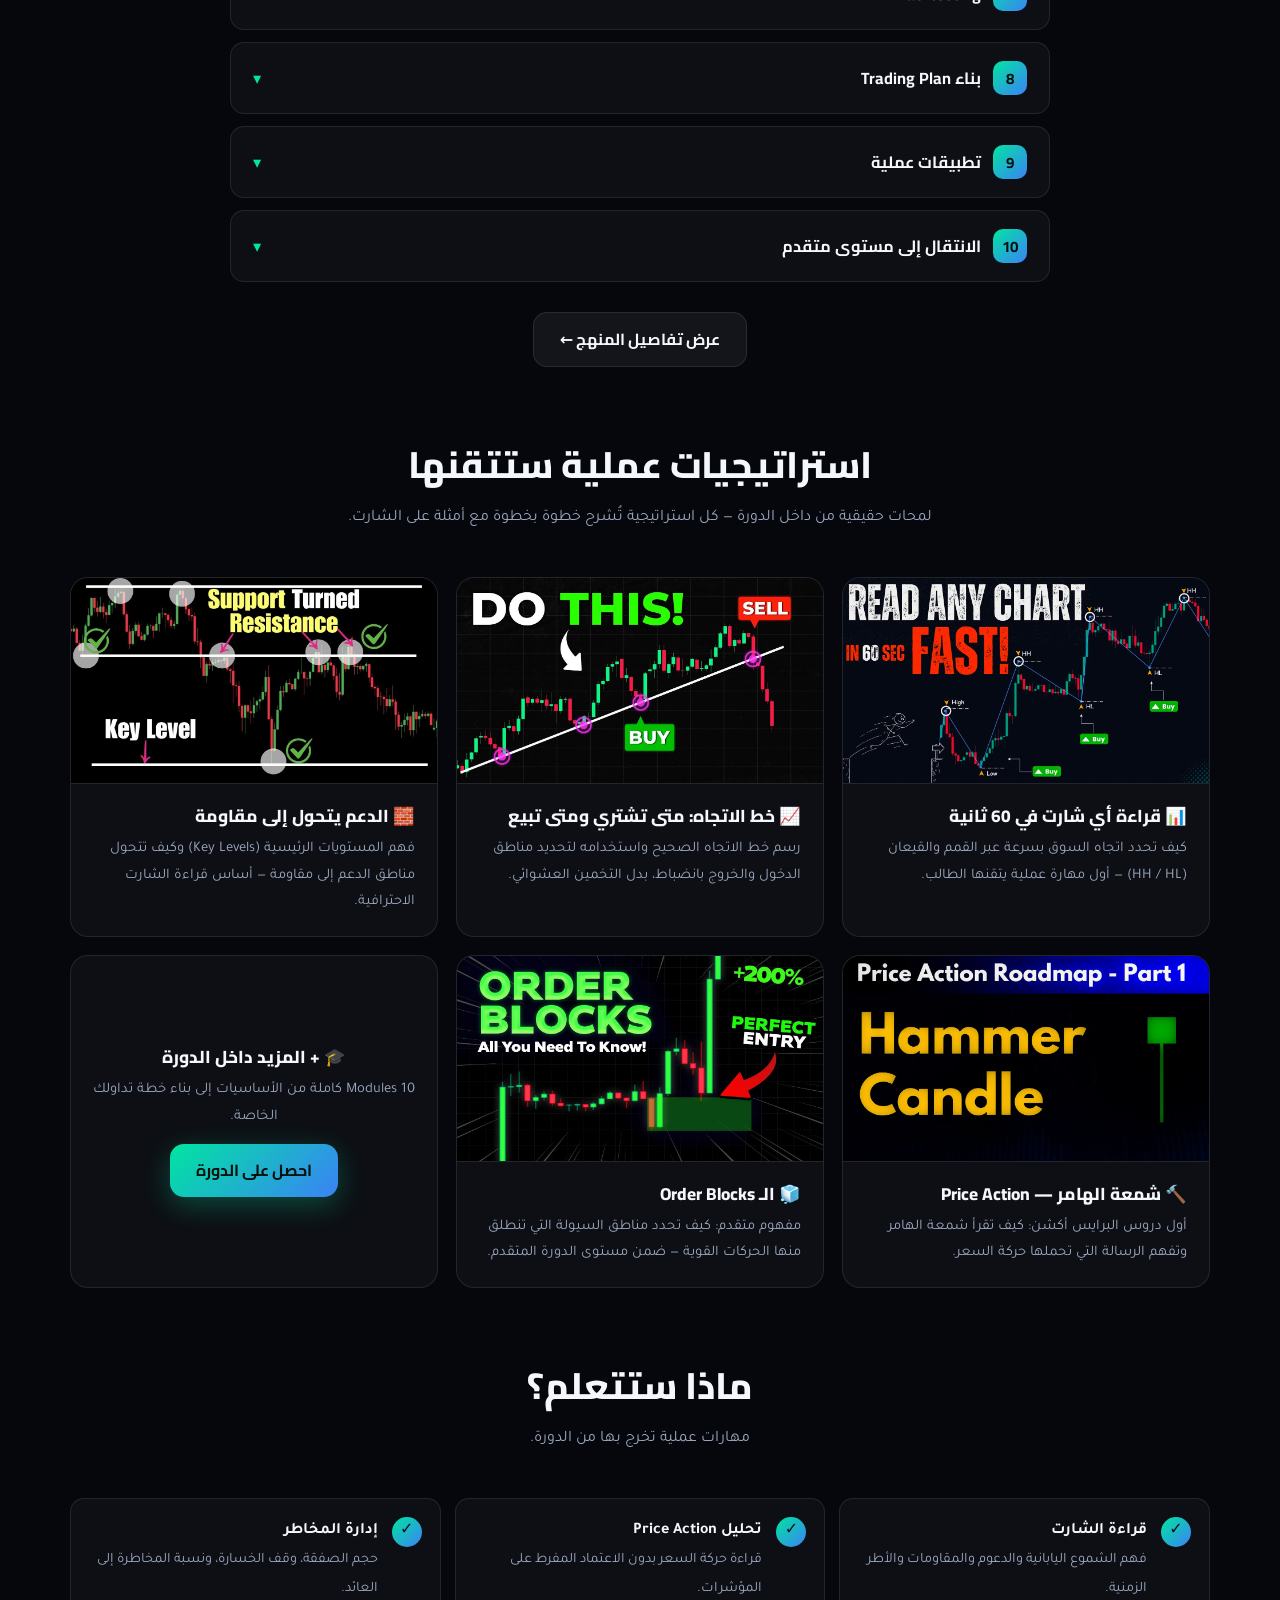
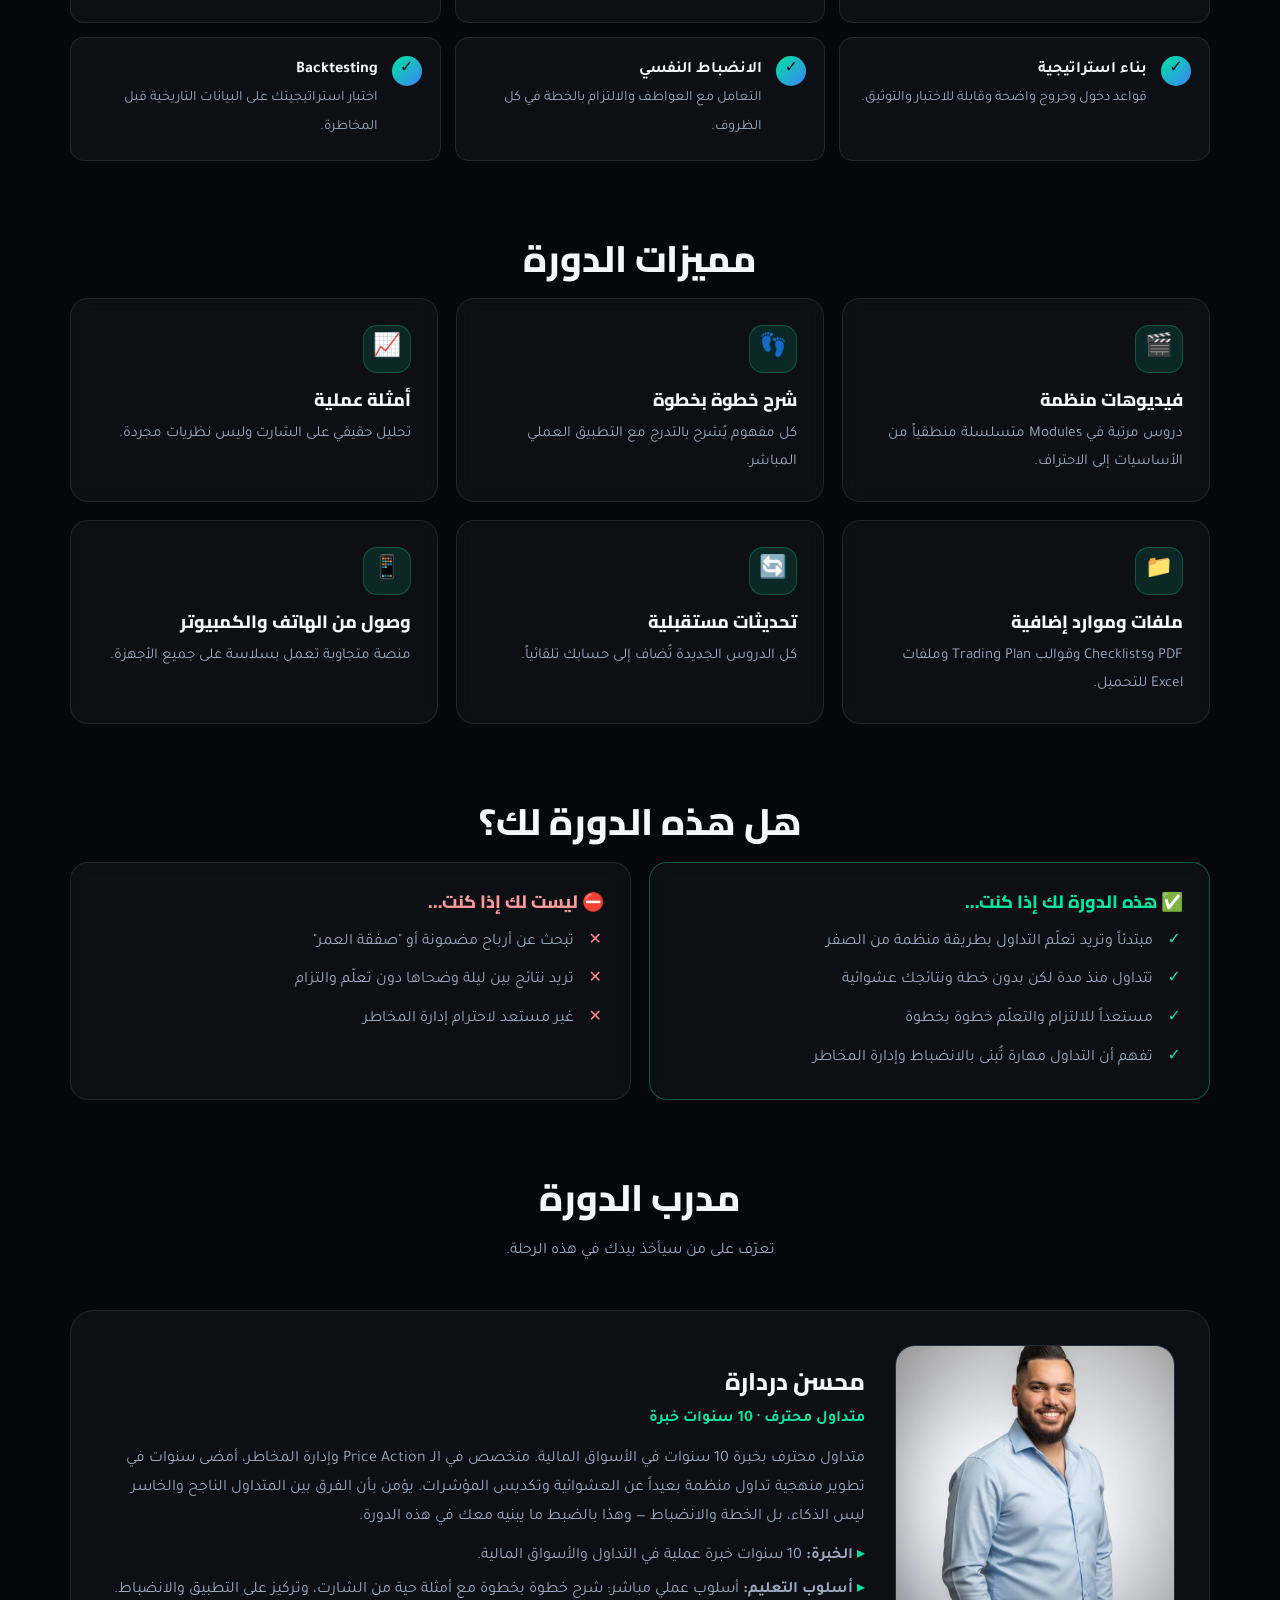
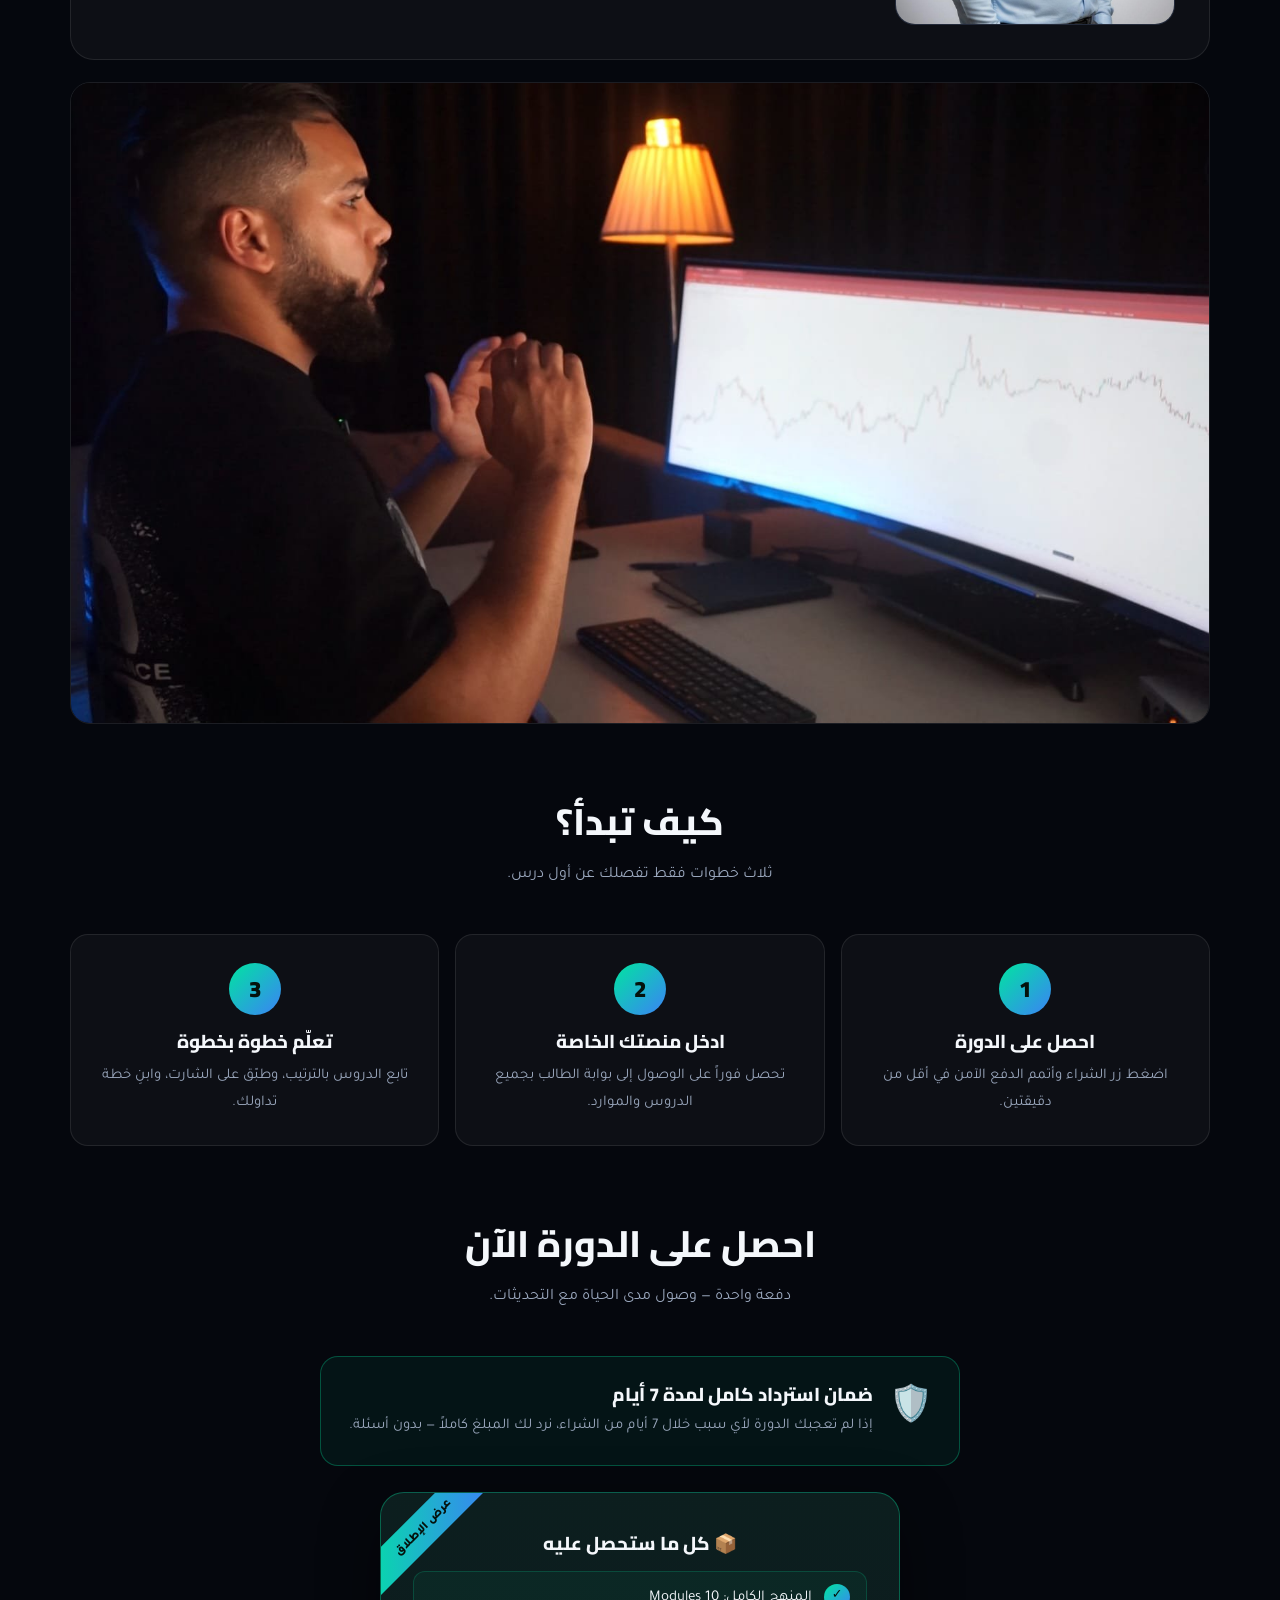
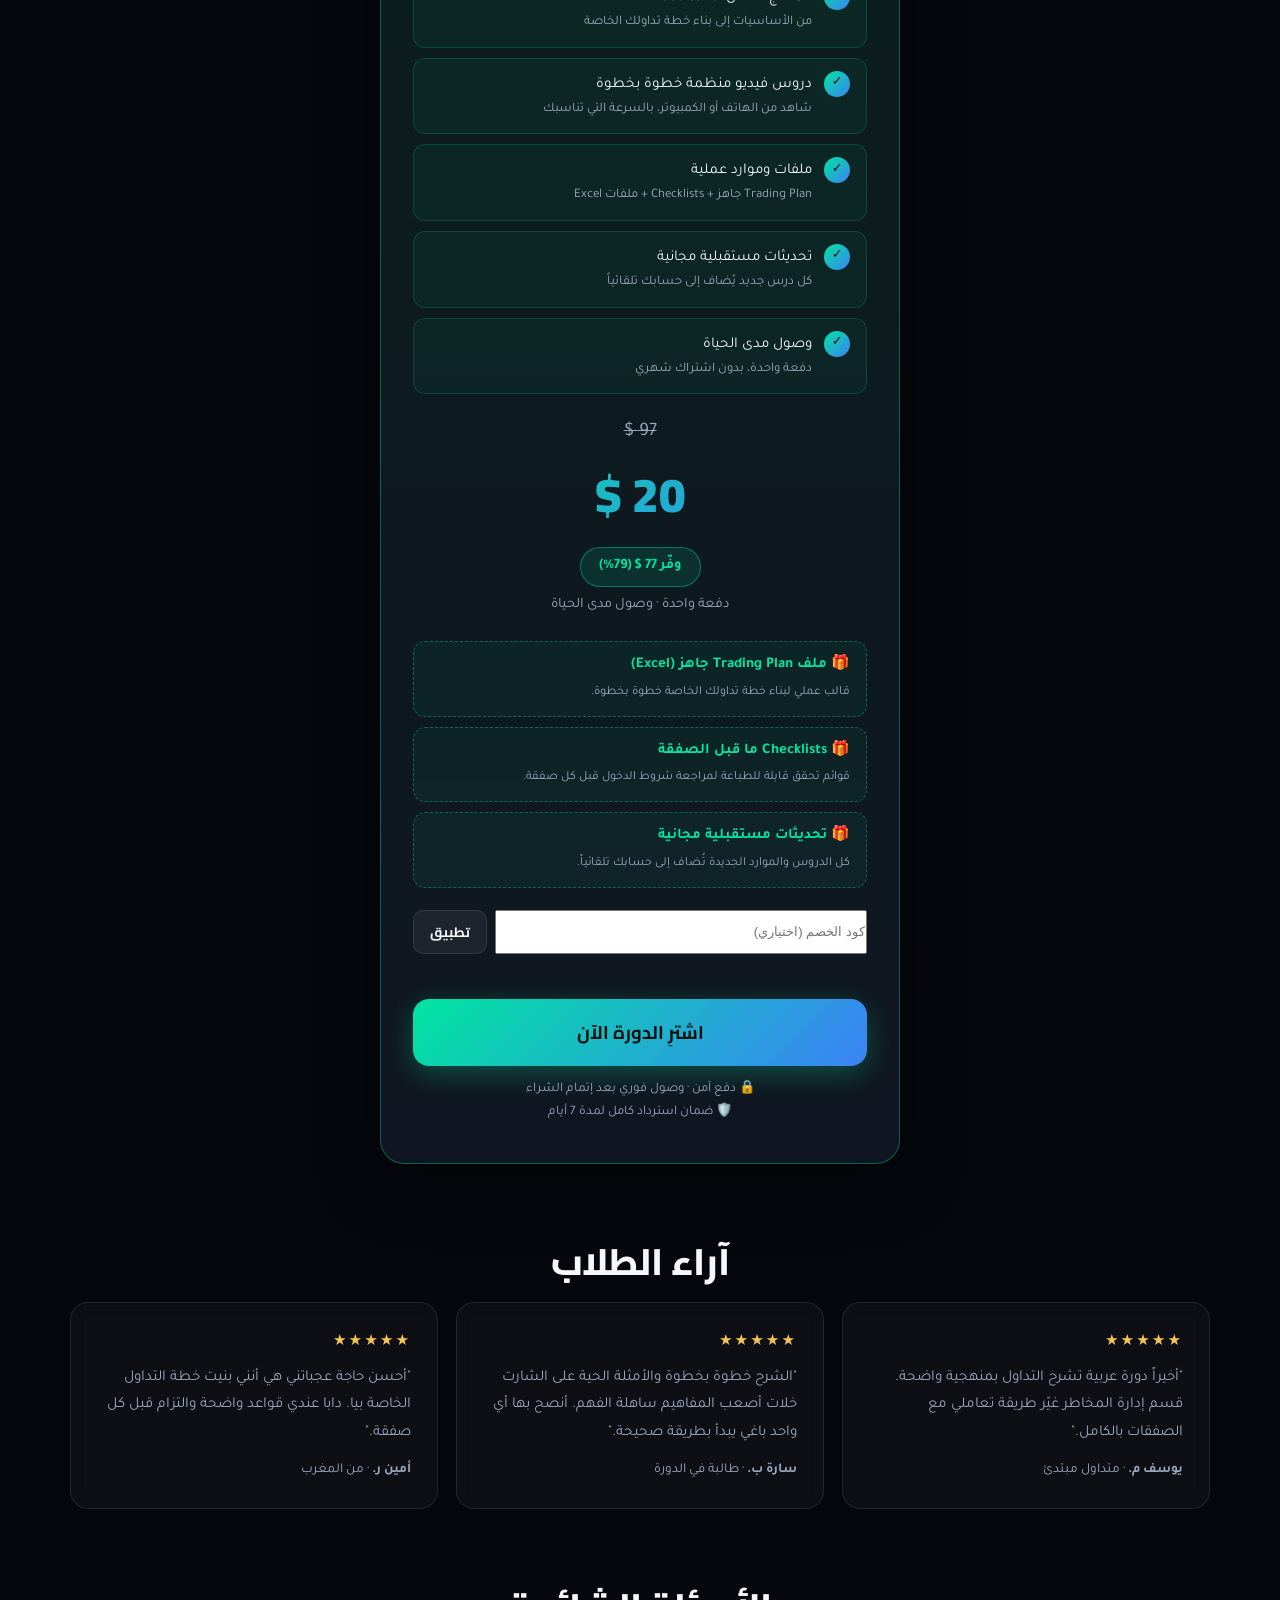
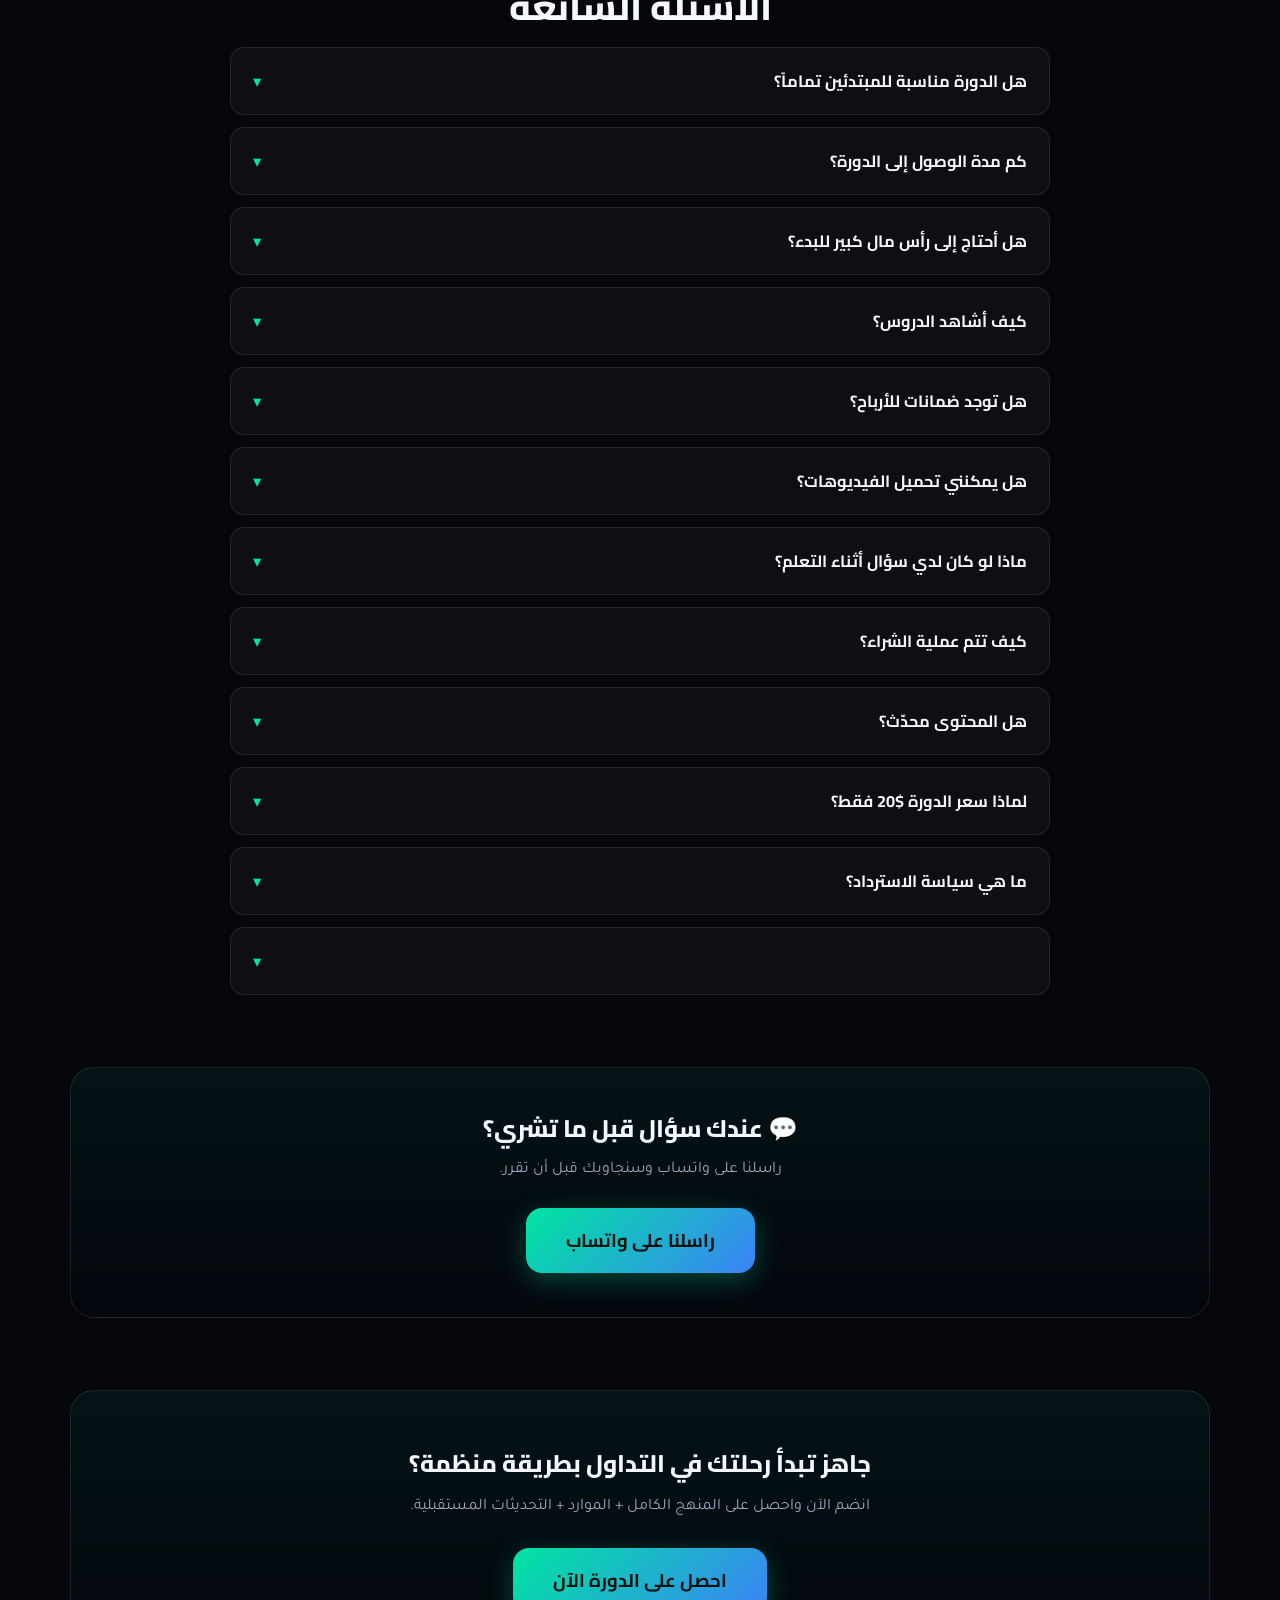
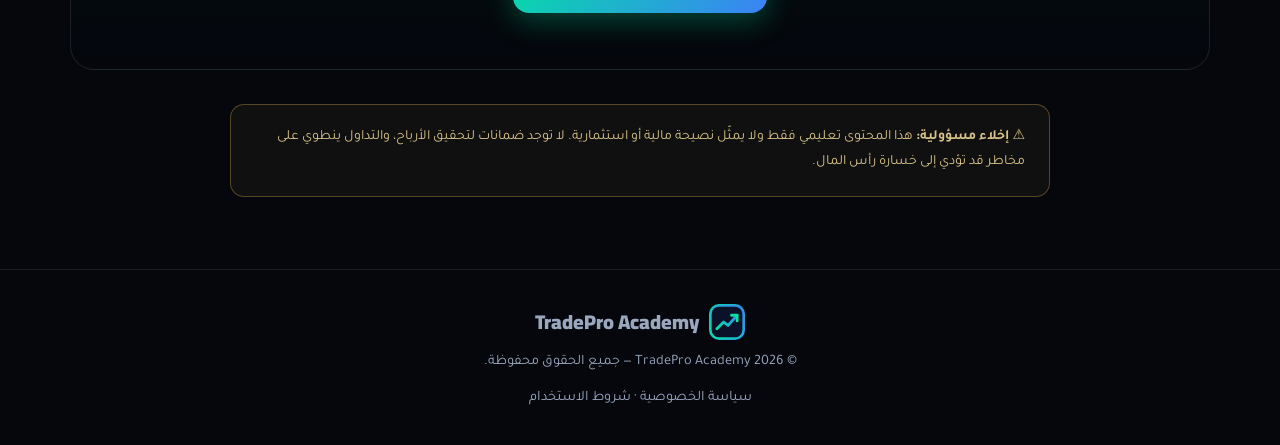
==== commit adaa9b79: "Deploy tradepro-academy-demo (GitHub Pages)" ====
--- a/index.html
+++ b/index.html
@@ -151,6 +151,32 @@
       <div class="glass reveal"><div class="card-icon">📁</div><h3>ملفات وموارد إضافية</h3><p>PDF وChecklists وقوالب Trading Plan وملفات Excel للتحميل.</p></div>
       <div class="glass reveal"><div class="card-icon">🔄</div><h3>تحديثات مستقبلية</h3><p>كل الدروس الجديدة تُضاف إلى حسابك تلقائياً.</p></div>
       <div class="glass reveal"><div class="card-icon">📱</div><h3>وصول من الهاتف والكمبيوتر</h3><p>منصة متجاوبة تعمل بسلاسة على جميع الأجهزة.</p></div>
+    </div>
+  </div>
+</section>
+
+<!-- ============ FOR WHOM ============ -->
+<section id="for-whom" style="padding-top:0">
+  <div class="container">
+    <h2 class="section-title reveal">هل هذه الدورة لك؟</h2>
+    <div class="grid grid-2">
+      <div class="glass reveal" style="border-color:rgba(0,229,160,.35)">
+        <h3 style="color:var(--green);margin-bottom:14px">✅ هذه الدورة لك إذا كنت…</h3>
+        <ul class="check-list">
+          <li>مبتدئاً وتريد تعلّم التداول بطريقة منظمة من الصفر</li>
+          <li>تتداول منذ مدة لكن بدون خطة ونتائجك عشوائية</li>
+          <li>مستعداً للالتزام والتعلّم خطوة بخطوة</li>
+          <li>تفهم أن التداول مهارة تُبنى بالانضباط وإدارة المخاطر</li>
+        </ul>
+      </div>
+      <div class="glass reveal problem">
+        <h3 style="color:#ff9a9a;margin-bottom:14px">⛔ ليست لك إذا كنت…</h3>
+        <ul class="cross-list">
+          <li>تبحث عن أرباح مضمونة أو "صفقة العمر"</li>
+          <li>تريد نتائج بين ليلة وضحاها دون تعلّم والتزام</li>
+          <li>غير مستعد لاحترام إدارة المخاطر</li>
+        </ul>
+      </div>
     </div>
   </div>
 </section>
@@ -271,6 +297,7 @@
   <div class="container">
     <div class="logo" style="justify-content:center;margin-bottom:10px"><img class="logo-mark" src="images/logo.svg" alt="TradePro Academy"><span data-s="COURSE_NAME">TradePro Academy</span></div>
     <p>© 2026 <span data-s="COURSE_NAME">TradePro Academy</span> — جميع الحقوق محفوظة.</p>
+    <p style="margin-top:10px"><a href="privacy.html" style="color:var(--muted)">سياسة الخصوصية</a> · <a href="terms.html" style="color:var(--muted)">شروط الاستخدام</a></p>
   </div>
 </footer>
 
@@ -287,6 +314,13 @@
     document.querySelector('meta[property="og:title"]').setAttribute('content', st.SEO_TITLE || '');
     document.querySelector('meta[property="og:description"]').setAttribute('content', st.META_DESCRIPTION || '');
     if (st.LOGO_URL) document.querySelector('meta[property="og:image"]').setAttribute('content', st.LOGO_URL);
+    if (st.UMAMI_WEBSITE_ID && !document.querySelector('script[data-umami]')) {
+      const sc = document.createElement('script');
+      sc.defer = true; sc.setAttribute('data-umami', '1');
+      sc.src = 'https://cloud.umami.is/script.js';
+      sc.setAttribute('data-website-id', st.UMAMI_WEBSITE_ID);
+      document.head.appendChild(sc);
+    }
     // instructor photo
     const w = document.getElementById('instructor-photo-wrap');
     w.innerHTML = st.INSTRUCTOR_IMAGE
--- a/css/style.css
+++ b/css/style.css
@@ -326,3 +326,7 @@
 /* ---------- reveal animation ---------- */.reveal{opacity:0;transform:translateY(26px);transition:opacity .6s ease,transform .6s ease}
 .reveal.in{opacity:1;transform:none}
 @media(prefers-reduced-motion:reduce){.reveal{opacity:1;transform:none;transition:none}}
+.check-list,.cross-list{list-style:none;display:grid;gap:10px;padding:0}
+.check-list li,.cross-list li{padding-right:30px;position:relative;color:var(--muted)}
+.check-list li::before{content:"✓";position:absolute;right:2px;color:var(--green);font-weight:800}
+.cross-list li::before{content:"✕";position:absolute;right:2px;color:#ff8a8a;font-weight:800}
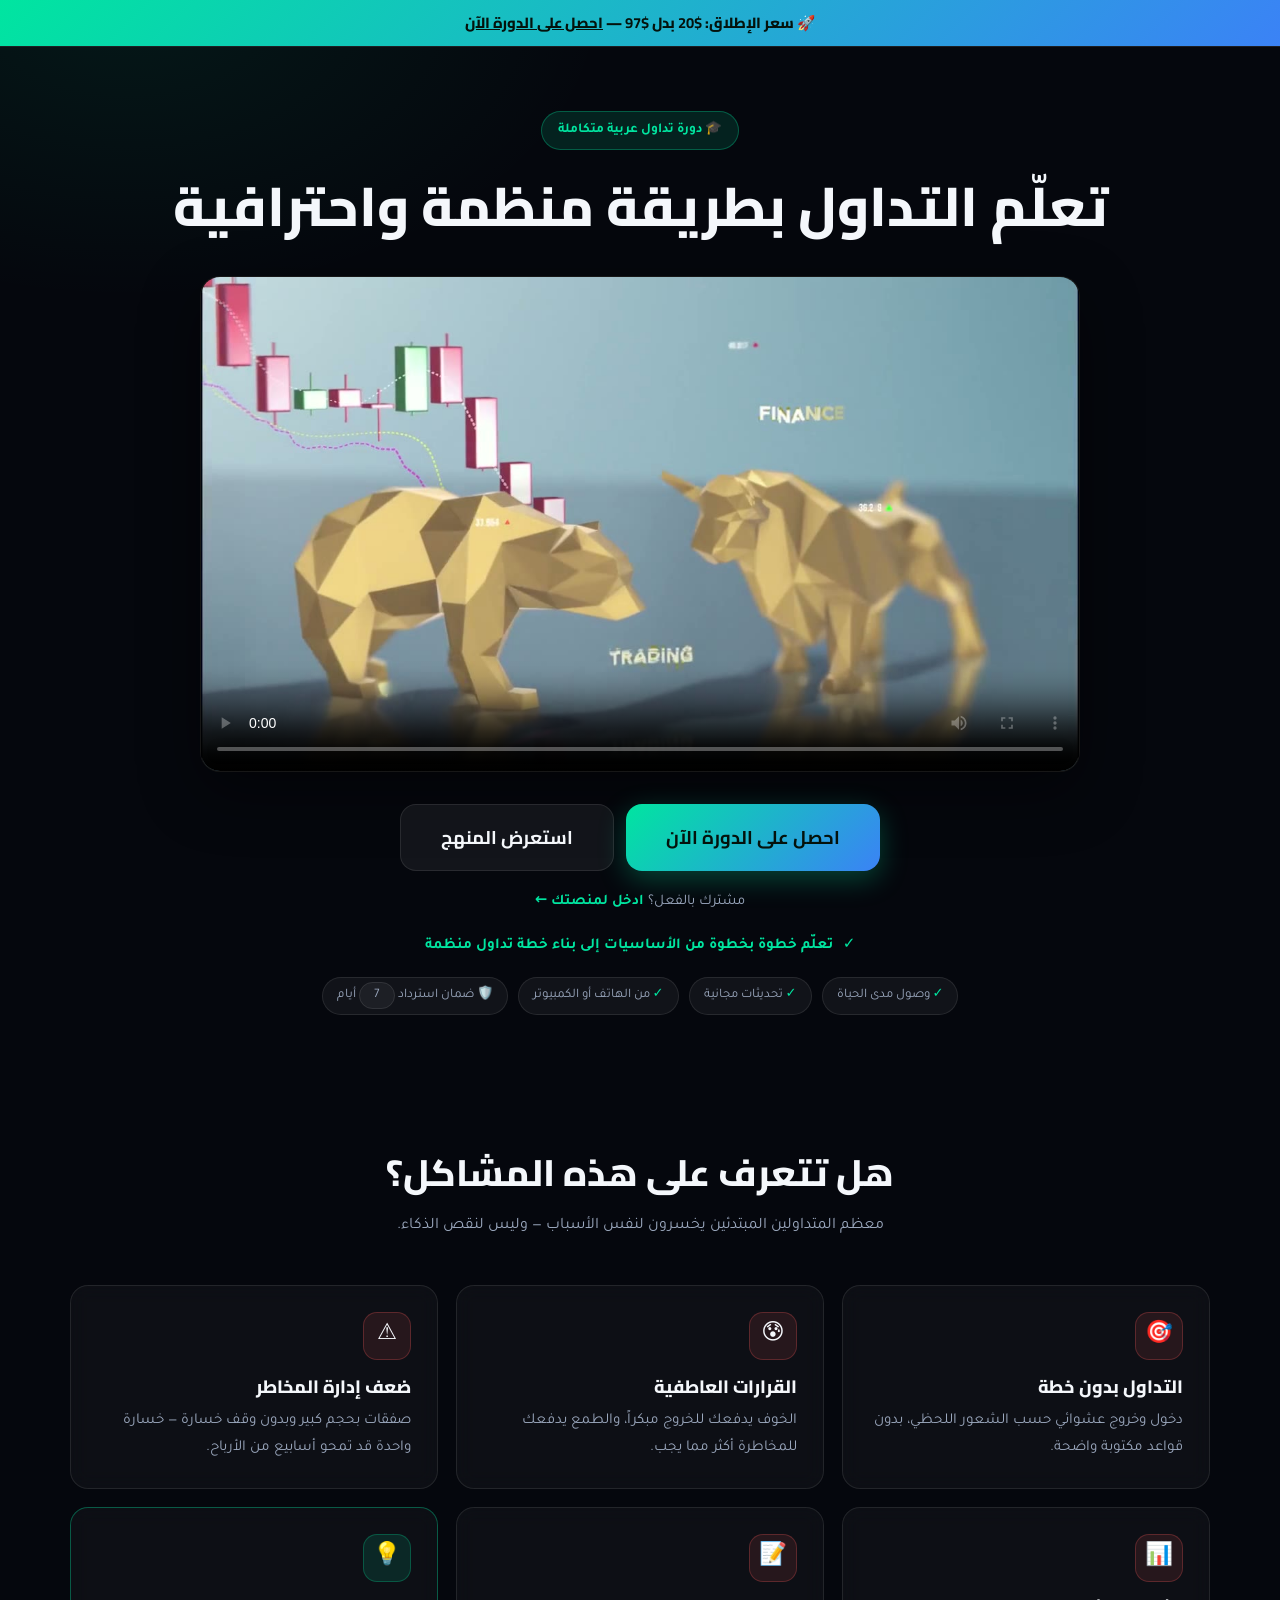
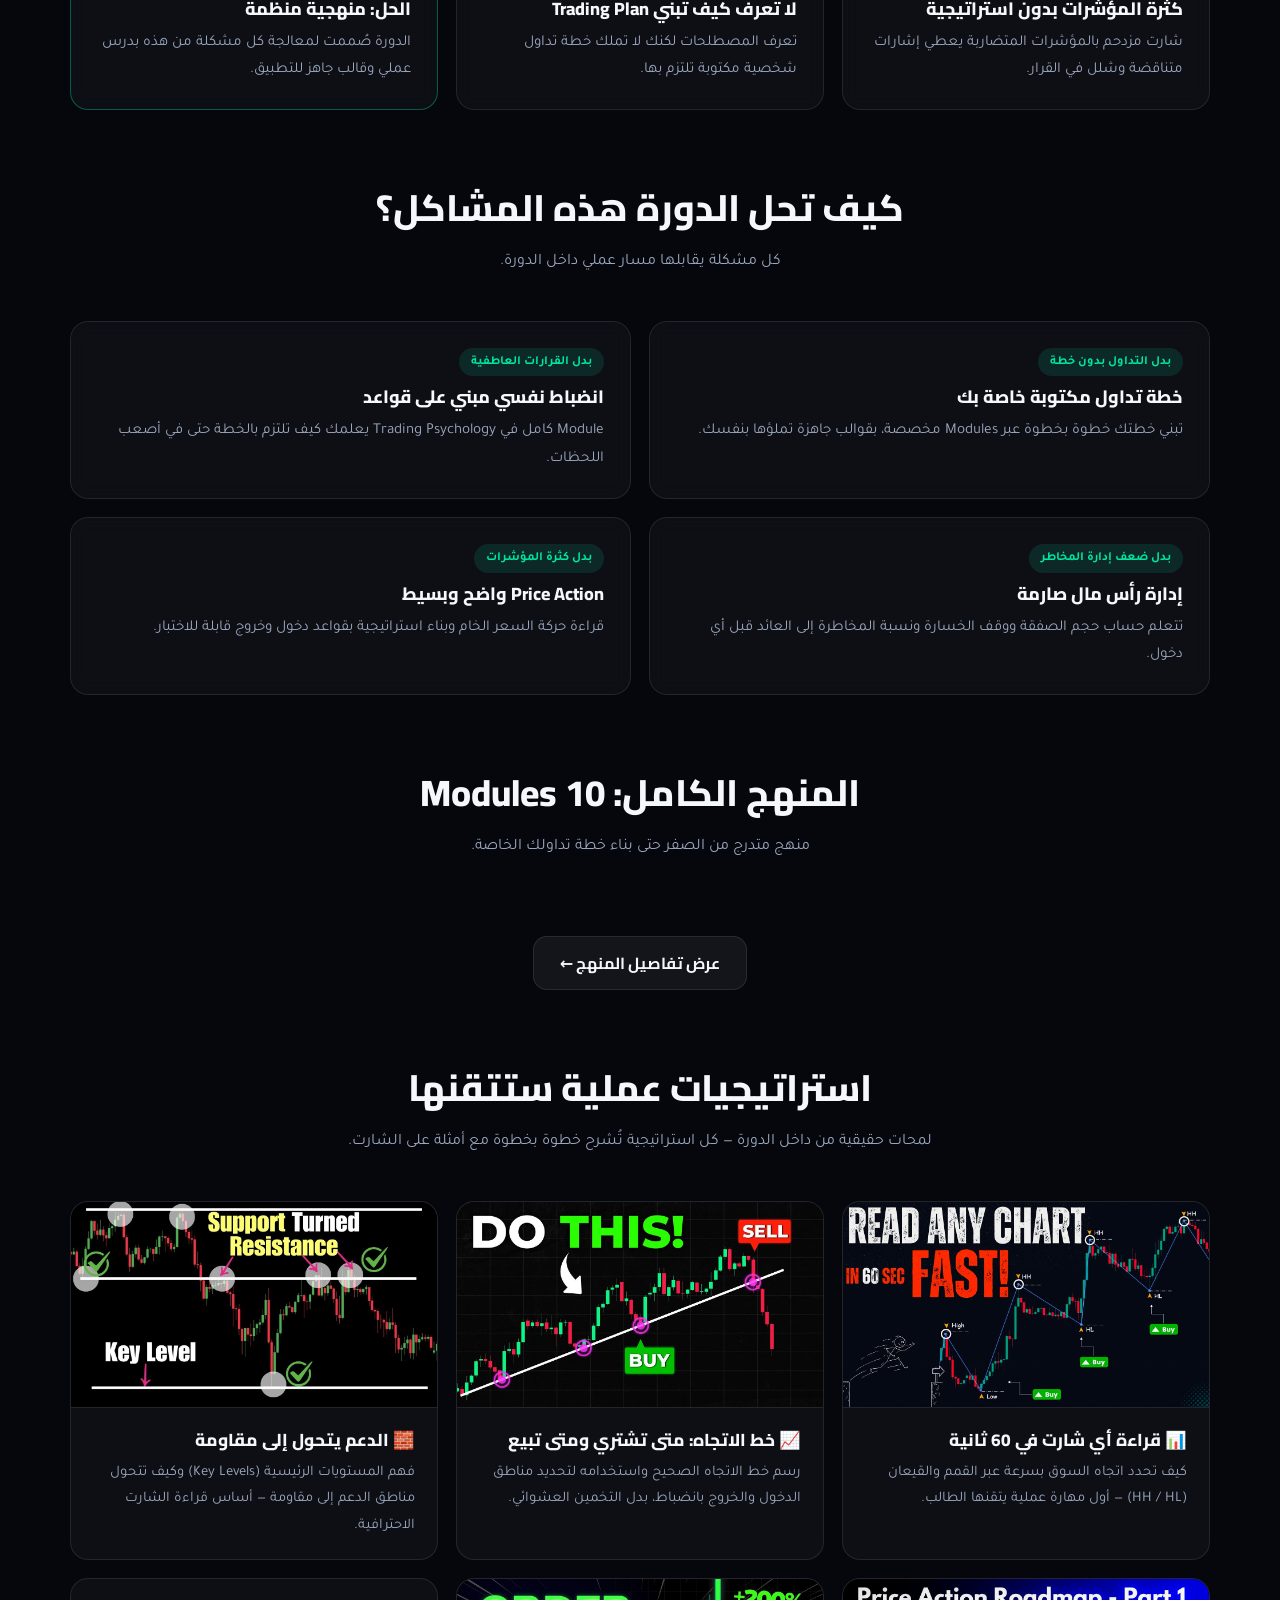
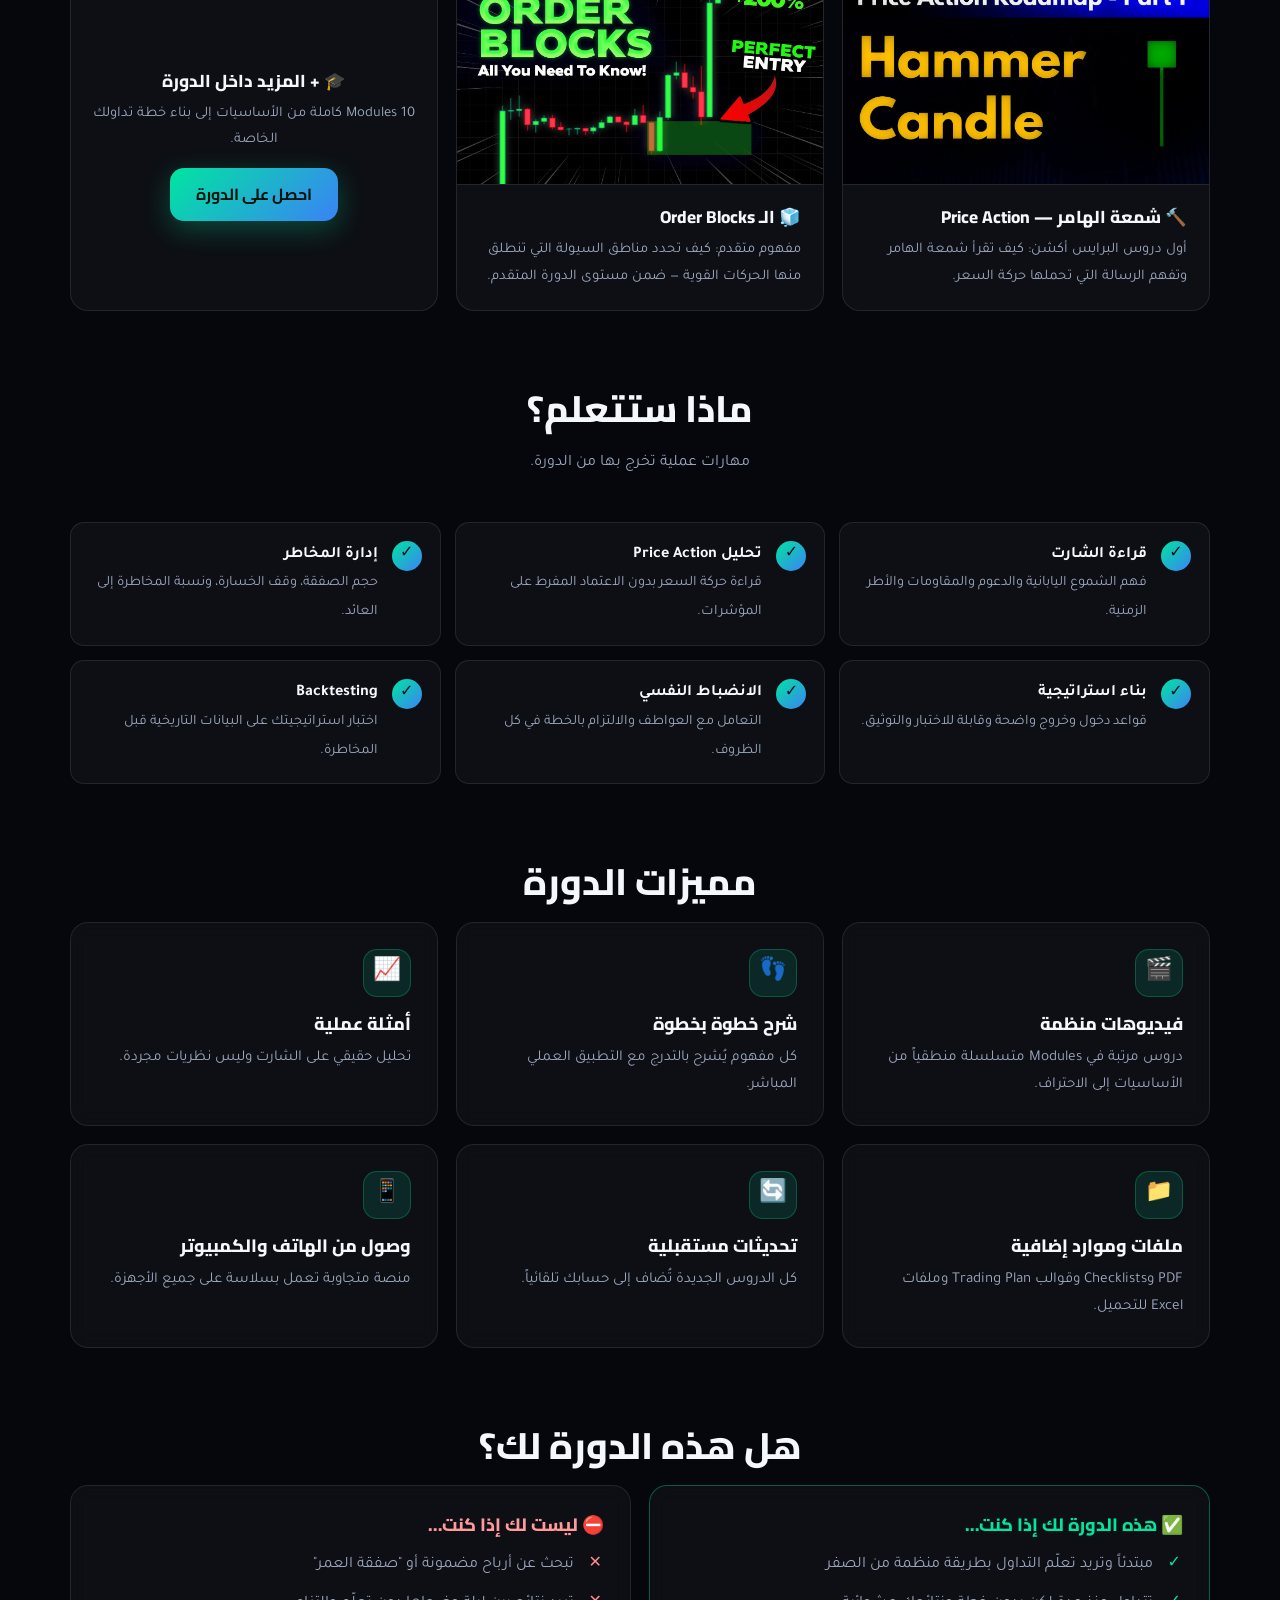
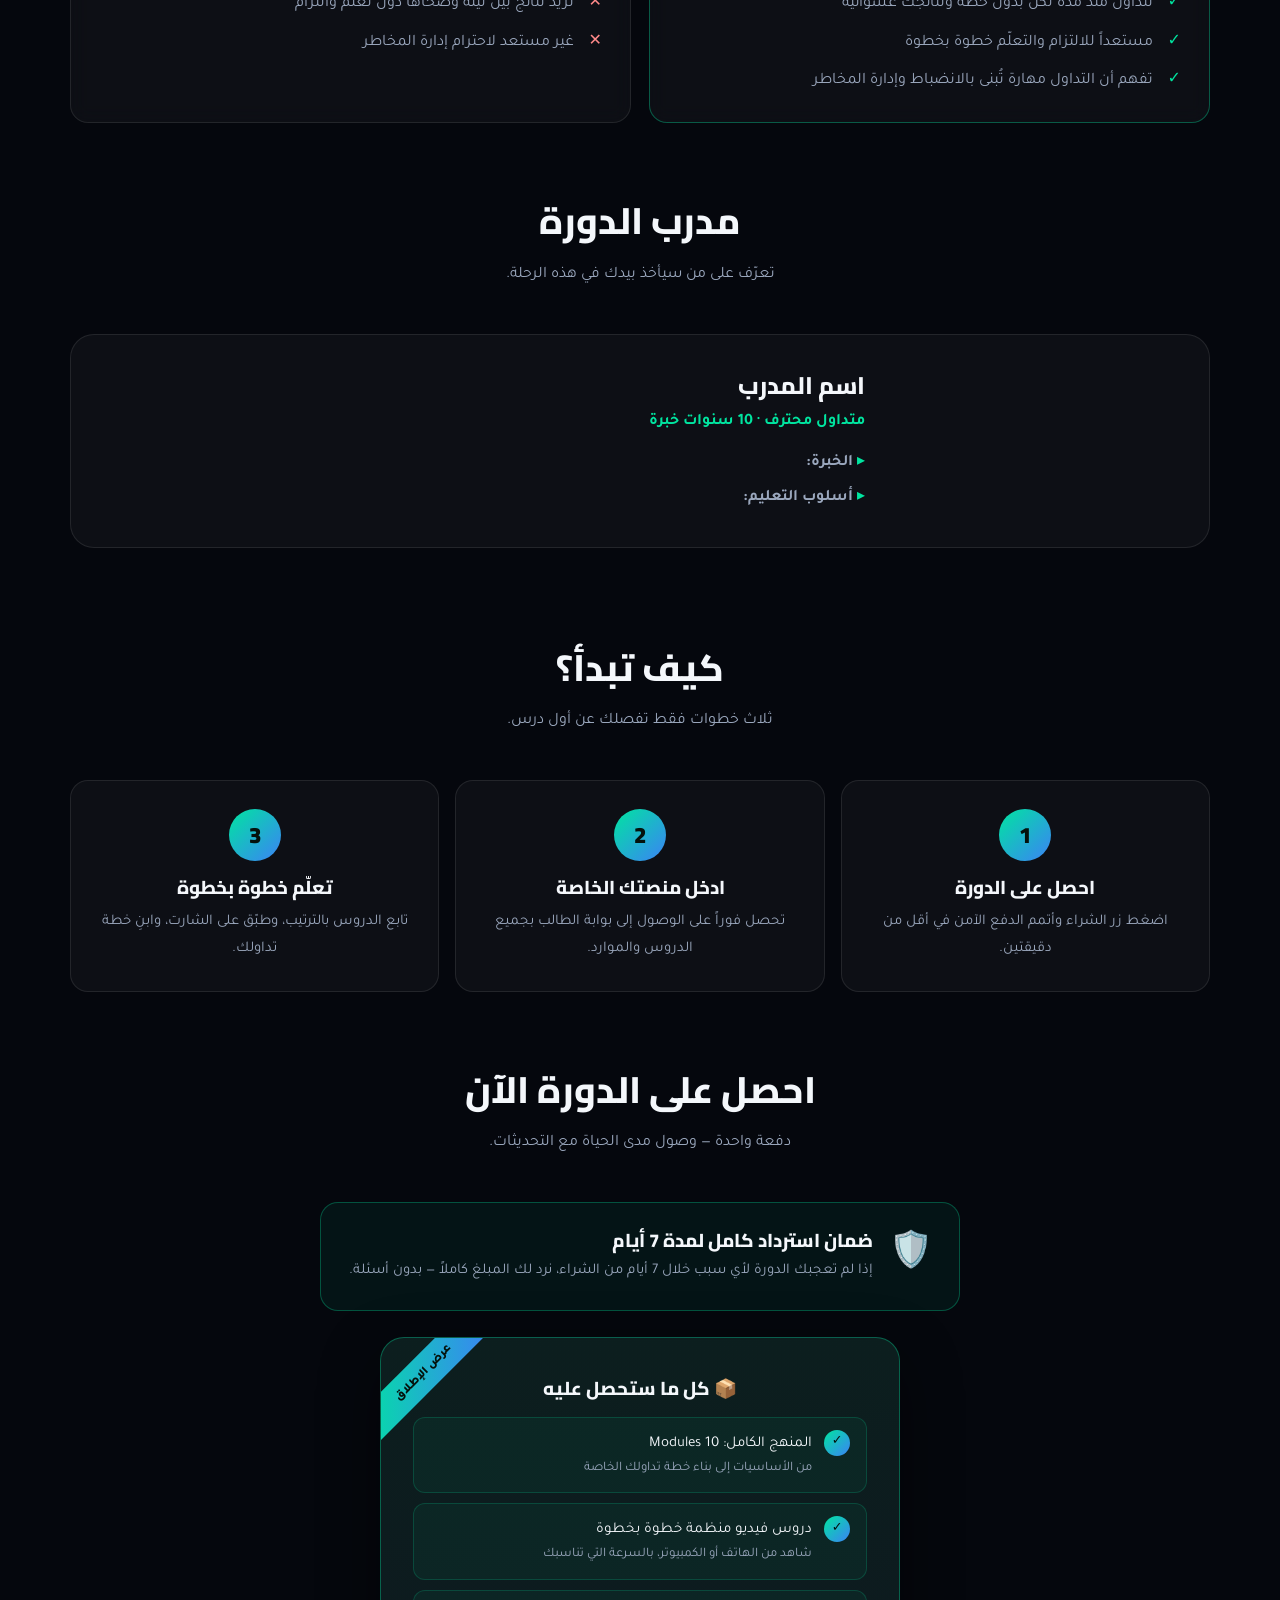
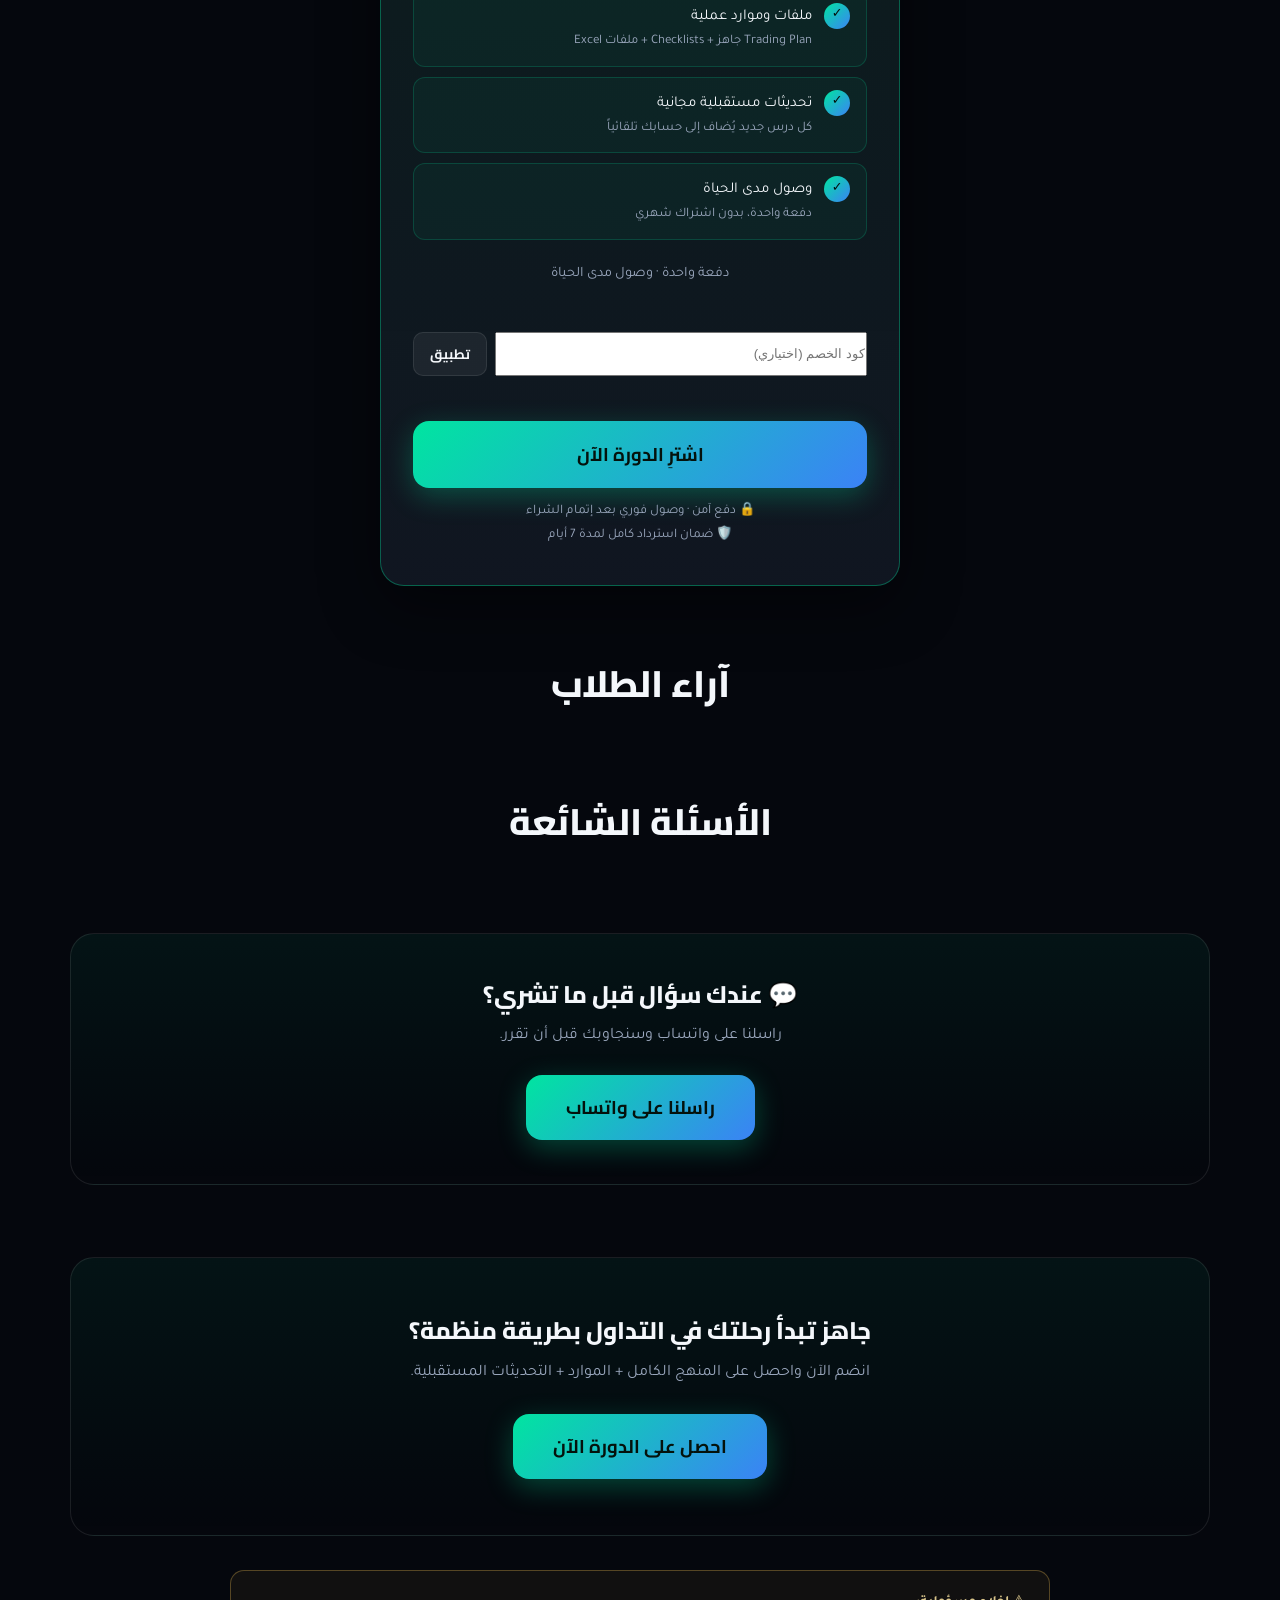
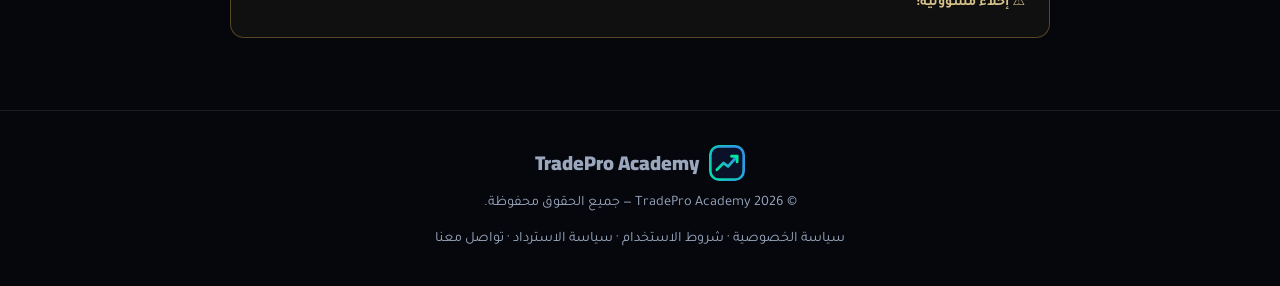
==== commit 4fe50679: "Deploy tradepro-academy-demo (GitHub Pages)" ====
--- a/index.html
+++ b/index.html
@@ -47,7 +47,7 @@
       <span><b>✓</b> وصول مدى الحياة</span>
       <span><b>✓</b> تحديثات مجانية</span>
       <span><b>✓</b> من الهاتف أو الكمبيوتر</span>
-      <span><b>🛡️</b> ضمان استرداد 7 أيام</span>
+      <span><b>🛡️</b> ضمان استرداد <span class="gdays">7</span> أيام</span>
     </div>
   </div>
 </section>
@@ -222,7 +222,7 @@
     <p class="section-sub reveal">دفعة واحدة — وصول مدى الحياة مع التحديثات.</p>
     <div class="guarantee-box reveal">
       <div class="g-icon">🛡️</div>
-      <div><h3>ضمان استرداد كامل لمدة 7 أيام</h3><p>إذا لم تعجبك الدورة لأي سبب خلال 7 أيام من الشراء، نرد لك المبلغ كاملاً — بدون أسئلة.</p></div>
+      <div><h3>ضمان استرداد كامل لمدة <span class="gdays">7</span> أيام</h3><p>إذا لم تعجبك الدورة لأي سبب خلال <span class="gdays">7</span> أيام من الشراء، نرد لك المبلغ كاملاً — بدون أسئلة.</p></div>
     </div>
     <div class="pricing-wrap">
       <div class="pricing-card reveal">
@@ -246,7 +246,7 @@
         </div>
         <div class="coupon-msg" id="coupon-msg"></div>
         <button class="btn btn-primary btn-lg btn-block" id="buy-btn">اشترِ الدورة الآن</button>
-        <p style="color:var(--muted);font-size:.82rem;margin-top:12px">🔒 دفع آمن · وصول فوري بعد إتمام الشراء<br>🛡️ ضمان استرداد كامل لمدة 7 أيام</p>
+        <p style="color:var(--muted);font-size:.82rem;margin-top:12px">🔒 دفع آمن · وصول فوري بعد إتمام الشراء<br>🛡️ ضمان استرداد كامل لمدة <span class="gdays">7</span> أيام</p>
       </div>
     </div>
   </div>
@@ -297,7 +297,7 @@
   <div class="container">
     <div class="logo" style="justify-content:center;margin-bottom:10px"><img class="logo-mark" src="images/logo.svg" alt="TradePro Academy"><span data-s="COURSE_NAME">TradePro Academy</span></div>
     <p>© 2026 <span data-s="COURSE_NAME">TradePro Academy</span> — جميع الحقوق محفوظة.</p>
-    <p style="margin-top:10px"><a href="privacy.html" style="color:var(--muted)">سياسة الخصوصية</a> · <a href="terms.html" style="color:var(--muted)">شروط الاستخدام</a></p>
+    <p style="margin-top:10px"><a href="privacy.html" style="color:var(--muted)">سياسة الخصوصية</a> · <a href="terms.html" style="color:var(--muted)">شروط الاستخدام</a> · <a href="/refund" style="color:var(--muted)">سياسة الاسترداد</a> · <a href="/contact" style="color:var(--muted)">تواصل معنا</a></p>
   </div>
 </footer>
 
@@ -342,12 +342,26 @@
       sl.textContent = `وفّر ${save} ${cur} (${pct}%)`;
       sl.style.display = 'inline-block';
     }
-    // WhatsApp support link (section hidden until a number is set in admin settings)
-    const waNum = (st.SUPPORT_WHATSAPP || '').replace(/\D/g, '').replace(/^0/, '212');
+    // WhatsApp support link — proper E.164 handling (no country assumption)
+    const waRaw = String(st.SUPPORT_WHATSAPP || '').replace(/[()\s-]/g, '');
+    let waNum = '';
+    if (waRaw) {
+      if (waRaw.startsWith('+')) waNum = waRaw.slice(1).replace(/\D/g, '');
+      else if (waRaw.startsWith('00')) waNum = waRaw.slice(2).replace(/\D/g, '');
+      else {
+        const cc = String(st.SUPPORT_WHATSAPP_COUNTRY_CODE || '').replace(/\D/g, '');
+        waNum = (waRaw.startsWith('0') && cc) ? cc + waRaw.slice(1).replace(/\D/g, '') : waRaw.replace(/\D/g, '');
+      }
+    }
     if (waNum) {
       document.getElementById('wa-btn').href = 'https://wa.me/' + waNum + '?text=' + encodeURIComponent('مرحباً، عندي سؤال حول دورة ' + (st.COURSE_NAME || ''));
     } else {
       document.getElementById('contact').style.display = 'none';
+    }
+    // Guarantee days from settings (editable in admin)
+    const gdays = parseInt(st.GUARANTEE_DAYS, 10);
+    if (Number.isInteger(gdays) && gdays >= 0) {
+      document.querySelectorAll('.gdays').forEach((el) => { el.textContent = gdays; });
     }
   });
 
@@ -402,43 +416,48 @@
     }
   } catch (e) {}
 
-  // testimonials (only real ones added from admin — never fabricated)
+  // testimonials — hidden by default; shown only when explicitly enabled in admin (SHOW_TESTIMONIALS=1) with real entries
   try {
     const list = (await Store.publicContent()).testimonials || [];
-    const w = document.getElementById('testi-wrap');
-    if (list && list.length) {
+    const st2 = await Store.settings();
+    const show = st2.SHOW_TESTIMONIALS === '1' && list.length > 0;
+    document.getElementById('testimonials').style.display = show ? '' : 'none';
+    if (show) {
+      const w = document.getElementById('testi-wrap');
       w.innerHTML = `<div class="testi-grid">` + list.map((t) => `
         <div class="glass testi reveal"><div class="stars">★★★★★</div>
         <p>"${App.esc(t.text)}"</p><footer><b>${App.esc(t.name)}</b>${t.role ? ` · ${App.esc(t.role)}` : ''}</footer></div>`).join('') + `</div>`;
-    } else {
-      w.innerHTML = `<div class="empty-note">⭐ آراء الطلاب الحقيقية ستظهر هنا بعد إضافتها من لوحة الإدارة.</div>`;
-    }
-  } catch (e) {}
-
-  // coupon + buy
-  let discount = 0;
+    }
+  } catch (e) { document.getElementById('testimonials').style.display = 'none'; } catch (e) {}
+
+  // coupon + buy (server is the single source of truth for pricing)
+  let appliedCoupon = '';
   document.getElementById('coupon-btn').onclick = async () => {
     const code = document.getElementById('coupon-input').value.trim();
     const msg = document.getElementById('coupon-msg');
     if (!code) return;
     try {
       const c = await Store.coupon(code);
-      discount = c.percent_off;
-      const st = await Store.settings();
-      const now = Math.round(parseFloat(st.COURSE_PRICE) * (1 - discount / 100));
-      document.getElementById('price-now').textContent = `${now} ${st.CURRENCY || '$'}`;
+      appliedCoupon = c.code;
+      document.getElementById('price-now').textContent = `${c.final} ${c.display || '$'}`;
       msg.className = 'coupon-msg ok';
-      msg.textContent = `تم تطبيق خصم ${discount}% ✓`;
+      msg.textContent = `تم تطبيق خصم ${c.percent_off}% ✓ (وفّرت ${c.discount} ${c.display || '$'})`;
     } catch {
+      appliedCoupon = '';
       msg.className = 'coupon-msg err';
       msg.textContent = 'كود الخصم غير صالح';
     }
   };
   document.getElementById('buy-btn').onclick = async () => {
     const st = await Store.settings();
-    if (st.PAYMENT_URL && !Store.demo) {
-      const sep = st.PAYMENT_URL.includes('?') ? '&' : '?';
-      location.href = discount ? st.PAYMENT_URL + sep + 'coupon_applied=' + discount : st.PAYMENT_URL;
+    const cfg = window.APP_CONFIG || {};
+    // Unified secure checkout: the server creates the Stripe session (price + coupon verified server-side).
+    if (cfg.stripe && !cfg.demo) {
+      location.href = '/offer' + (appliedCoupon ? '?coupon=' + encodeURIComponent(appliedCoupon) : '');
+      return;
+    }
+    if (st.PAYMENT_URL && !cfg.demo) {
+      location.href = st.PAYMENT_URL;
       return;
     }
     // demo / no payment URL yet: simulate enrollment
@@ -452,6 +471,8 @@
   };
 
   App.initReveal(); App.initAccordion();
+  // consent-aware analytics (GA4 / Meta Pixel only after consent)
+  try { App.initConsentAnalytics(window.APP_CONFIG || {}); } catch {}
 })();
 </script>
 </body>
--- a/css/style.css
+++ b/css/style.css
@@ -330,3 +330,4 @@
 .check-list li,.cross-list li{padding-right:30px;position:relative;color:var(--muted)}
 .check-list li::before{content:"✓";position:absolute;right:2px;color:var(--green);font-weight:800}
 .cross-list li::before{content:"✕";position:absolute;right:2px;color:#ff8a8a;font-weight:800}
+#consent-bar{position:fixed;bottom:0;right:0;left:0;z-index:9999;display:flex;gap:14px;align-items:center;justify-content:space-between;flex-wrap:wrap;background:rgba(10,17,40,.97);border-top:1px solid var(--card-border);padding:14px 20px;font-size:.9rem;color:var(--muted);backdrop-filter:blur(8px)}
